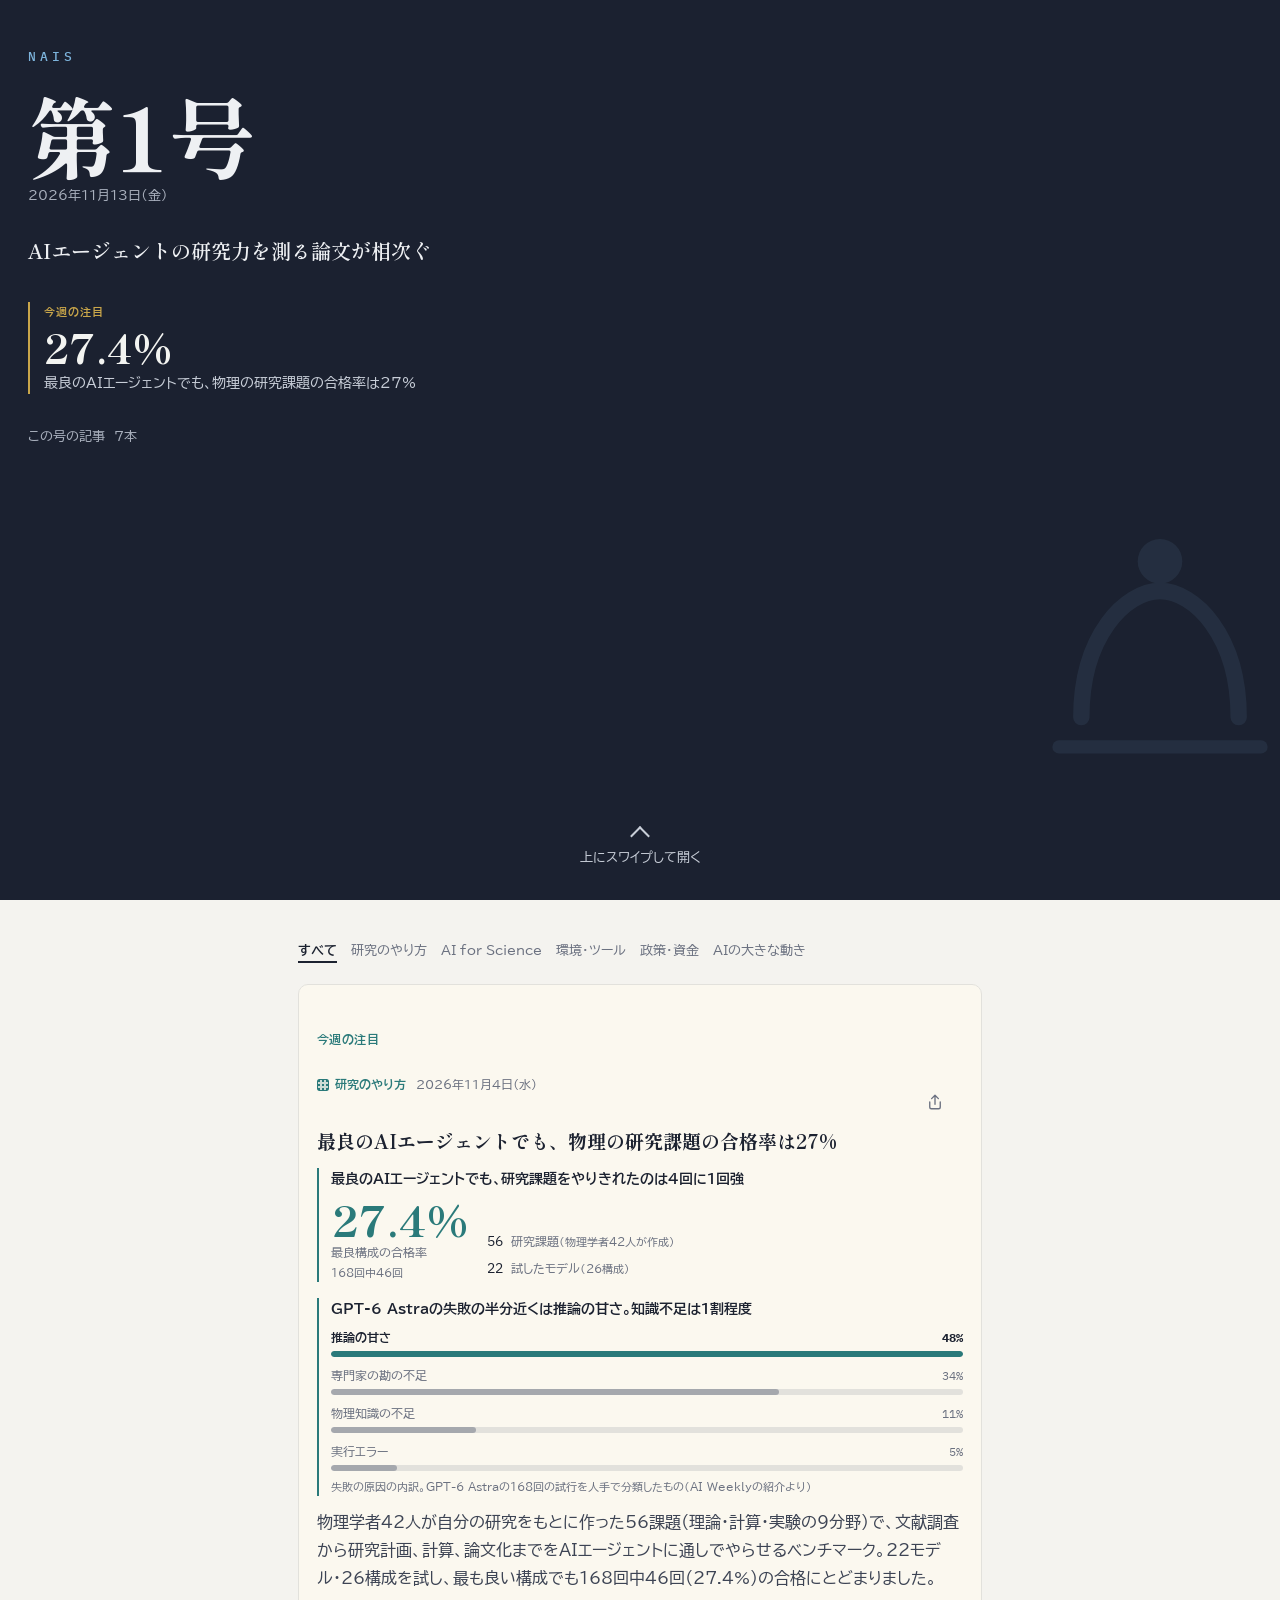
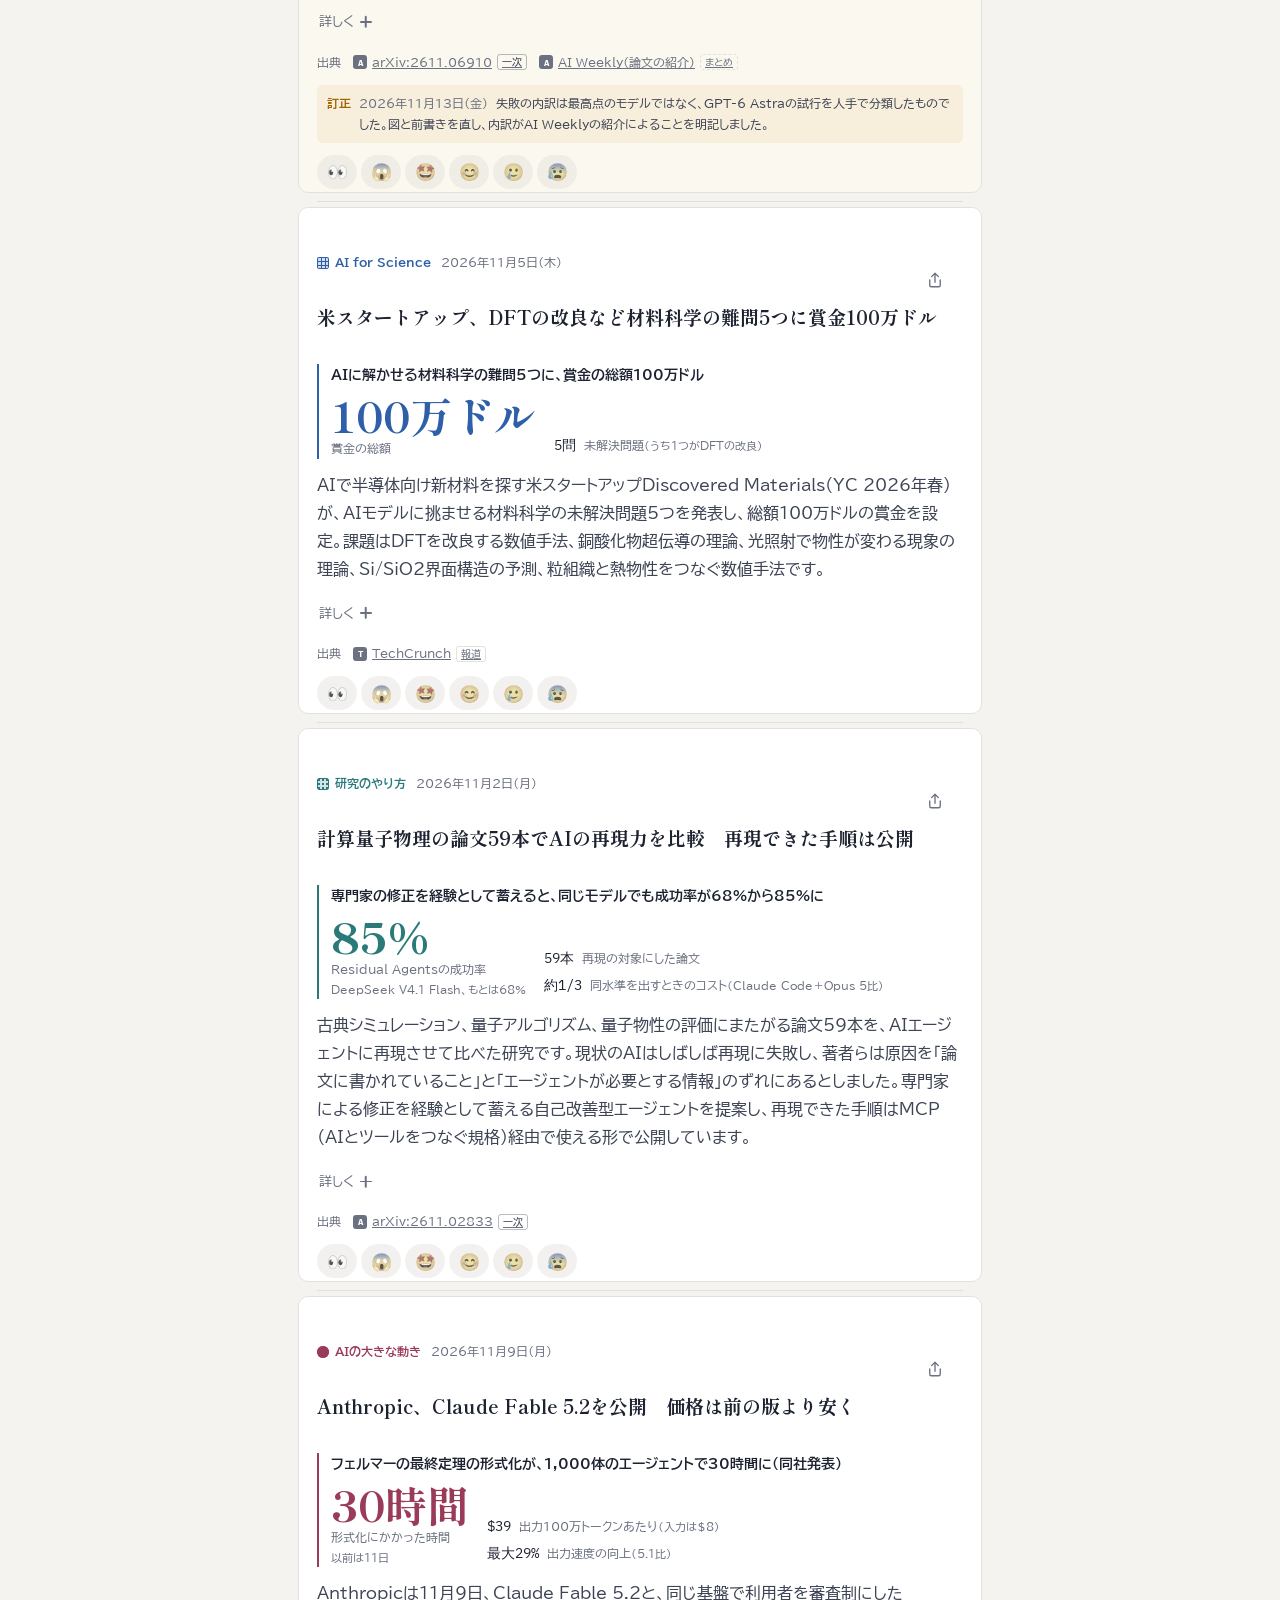
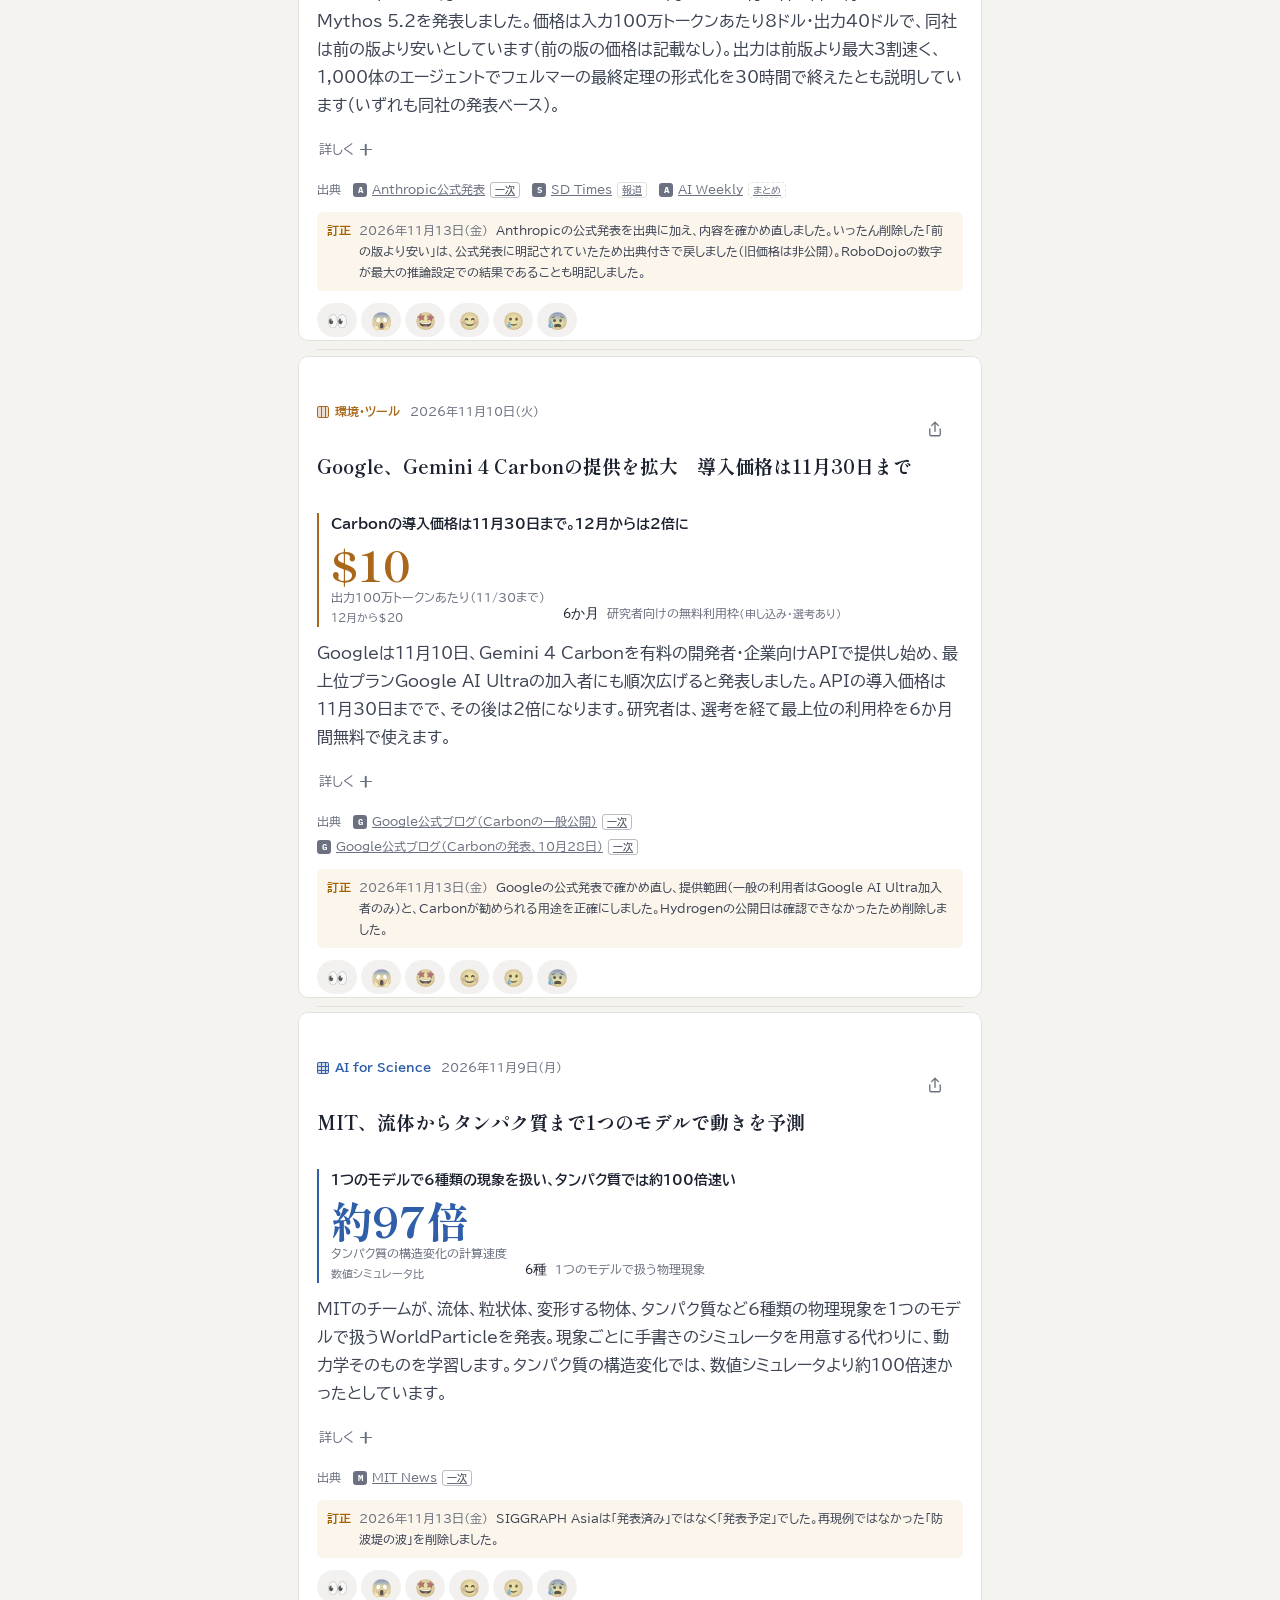
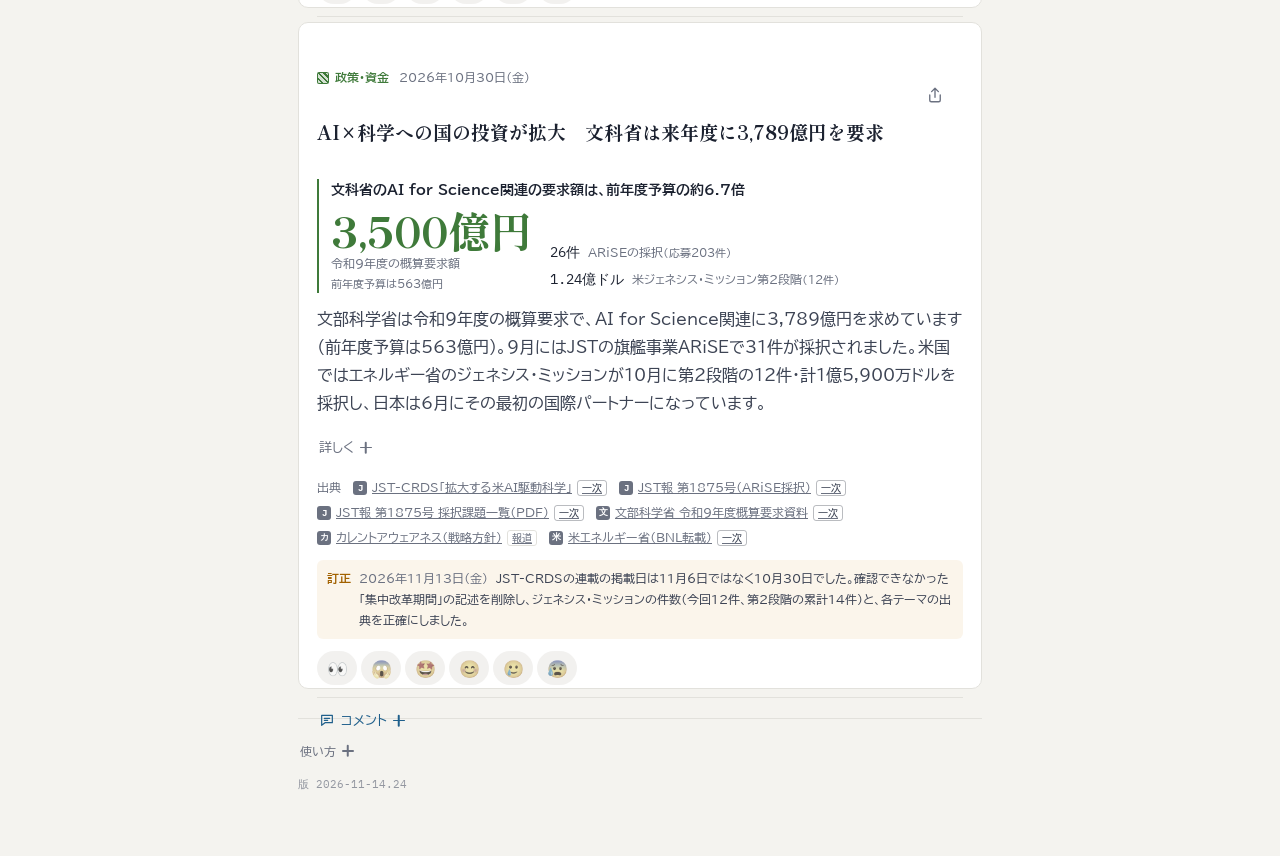
==== index.html @ d302f543 "通知スイッチのオン・オフのバナーを廃止（エラー時のみ表示） Co-Authored-By: Claude Opus 5.5 <noreply@anthropic.com> Claude-Session" ====
<!DOCTYPE html>
<html lang="ja">
<head>
<meta charset="utf-8">
<meta http-equiv="Cache-Control" content="no-cache">
<meta name="viewport" content="width=device-width, initial-scale=1, viewport-fit=cover">
<title>NAIS｜理論研究者のためのAIニュース掲示板</title>
<meta name="description" content="理論・計算研究者のための週刊AIニュース。研究・環境・計画・キャリアの見直しにつながる記事を厳選。">
<meta name="theme-color" content="#f3f4f1" media="(prefers-color-scheme: light)">
<meta name="theme-color" content="#13161c" media="(prefers-color-scheme: dark)">
<link rel="manifest" href="manifest.webmanifest">
<link rel="icon" href="assets/icon.svg" type="image/svg+xml">
<link rel="apple-touch-icon" href="assets/icon-180.png">
<meta name="apple-mobile-web-app-capable" content="yes">
<meta name="apple-mobile-web-app-title" content="NAIS">
<link rel="preconnect" href="https://fonts.googleapis.com">
<link rel="preconnect" href="https://fonts.gstatic.com" crossorigin>
<link href="https://fonts.googleapis.com/css2?family=Shippori+Mincho+B1:wght@600;800&family=BIZ+UDPGothic:wght@400;700&family=IBM+Plex+Mono:wght@400;500&display=swap" rel="stylesheet">
<script>
  // 最初の描画より前に判定し、ホーム画面が一瞬見えるのを防ぐ（1セッション1回、動きを減らす設定では出さない）
  // ホーム画面から開いたアプリのときだけ拡大を止める（ブラウザでは拡大できるまま）
  (function () {
    var app = matchMedia("(display-mode: standalone)").matches || navigator.standalone === true;
    if (!app) return;
    document.documentElement.classList.add("is-app");
    var vp = document.querySelector('meta[name="viewport"]');
    if (vp) vp.setAttribute("content", "width=device-width, initial-scale=1, maximum-scale=1, user-scalable=no, viewport-fit=cover");
    // iPhone はメタ指定を無視することがあるので、ピンチ操作そのものも止める
    ["gesturestart", "gesturechange", "gestureend"].forEach(function (ev) { document.addEventListener(ev, function (e) { e.preventDefault(); }, { passive: false }); });
    document.addEventListener("touchmove", function (e) { if (e.touches && e.touches.length > 1) e.preventDefault(); }, { passive: false });
  })();
  // ホーム画面から開いたアプリのときだけ、拡大を止める（Safari で開いたときは拡大できるまま）
  try {
    if (matchMedia("(display-mode: standalone)").matches || navigator.standalone === true) {
      document.documentElement.classList.add("standalone");
      var vp = document.querySelector('meta[name="viewport"]');
      if (vp) vp.setAttribute("content", "width=device-width, initial-scale=1, maximum-scale=1, user-scalable=no, viewport-fit=cover");
    }
  } catch (e) {}
  try { if (sessionStorage.getItem("nais-opening") !== "1" && !matchMedia("(prefers-reduced-motion: reduce)").matches) document.documentElement.classList.add("show-opening"); } catch (e) {}
</script>
<style>.opening{display:none}html.show-opening .opening{display:flex;position:fixed;inset:0;z-index:60;background:#1b2130}</style>
<link rel="stylesheet" href="assets/style.css?v=20261114-24">
</head>
<body>
<div class="opening" id="opening" aria-hidden="true"><div class="o-mark"><svg viewBox="0 0 512 512"><path class="o-arc" d="M150 360 C150 250 210 190 256 190 C302 190 362 250 362 360" fill="none" stroke="#7db4dc" stroke-width="28" stroke-linecap="round"/><circle class="o-dot" cx="256" cy="150" r="34" fill="#c9a64a"/><path class="o-line" d="M120 400 H392" stroke="#f3f4f1" stroke-width="22" stroke-linecap="round"/></svg></div><div class="o-word"><span style="--i:0">N</span><span style="--i:1">A</span><span style="--i:2">I</span><span style="--i:3">S</span></div><div class="o-sub">News on AI for Science</div></div>
<div class="wrap">
  <header class="mast">
    <canvas class="mast-helix" id="helix" aria-hidden="true"></canvas>
    <div class="mast-row">
      <img class="mast-icon" src="assets/icon.svg" alt="" width="52" height="52">
      <div class="mast-text">
        <span class="kicker" id="kicker"></span>
        <h1 id="siteTitle">理論研究者のためのAIニュース掲示板</h1>
      </div>
    </div>
    <p id="siteDesc"></p>
    <div class="mast-meta">
      <p class="updated" id="updated" hidden></p>
      <button type="button" class="notify-btn" id="notifyBtn" hidden></button>
    </div>
  </header>

  <nav class="issues" id="issues" aria-label="号を選ぶ"></nav>
  <section class="issue-head" id="issueHead"><div class="notice">読み込み中です…</div></section>
  <div class="filters" id="filters" hidden></div>
  <main class="list" id="list"></main>

  <footer>
    <h2>使い方</h2>
    <ul id="howto">
      <li>各記事の「詳しく ＋」で、背景や数字の詳細が読めます。</li>
      <li>記事には絵文字のリアクション（👀気になる・😱ショック・🤩ワクワク・😊嬉しい・🥲寂しい・😰焦る）と、ログイン不要のコメントを残せます。自分のコメントは消せます。</li>
      <li>各号の「耳で聴く」は約5分の音声版です。ポッドキャストアプリに登録すると毎週自動で届きます。音声：VOICEVOX:四国めたん、VOICEVOX:ずんだもん</li>
      <li>スマホでは、ブラウザの共有メニューから「ホーム画面に追加」するとアプリのように開けます。</li>
    </ul>
    <p class="app-version" id="appVersion"></p>
  </footer>
</div>
<script src="assets/fx.js?v=20261114-24"></script>
<script src="assets/app.js?v=20261114-24"></script>
</body>
</html>
---- assets/style.css ----
/* 基準：DESIGN.md。囲みは「カード」と「図の左罫」だけ。他は余白と文字の濃淡で区切る。 */
:root {
  /* 動きのトークン（DESIGN.md §7・Material 3 の値） */
  --ease-standard: cubic-bezier(0.2, 0, 0, 1);
  --ease-decel: cubic-bezier(0.05, 0.7, 0.1, 1);
  --ease-accel: cubic-bezier(0.3, 0, 0.8, 0.15);
  --dur-short: 150ms;
  --dur-medium: 300ms;
  --dur-long: 450ms;
  --ease-spring: cubic-bezier(0.34, 1.56, 0.64, 1);
  --paper: #f4f3ef;
  --card: #ffffff;
  --ink: #1c2230;
  --ink-2: #3d4454;
  --muted: #6b7180;
  --line: #e2e1dc;
  --accent: #1f5f8b;
  --lead: #fbf8ef;
  --font-display: "Shippori Mincho B1", "Hiragino Mincho ProN", "Yu Mincho", serif;
  --font-body: "BIZ UDPGothic", "Hiragino Sans", "Yu Gothic", "Noto Sans JP", sans-serif;
  --font-num: "IBM Plex Mono", ui-monospace, Menlo, monospace;
  color-scheme: light;
}
@media (prefers-color-scheme: dark) {
  :root {
    --paper: #14171d; --card: #1b1f27; --ink: #e8eaee; --ink-2: #c3c8d2; --muted: #959cab; --line: #2a303b;
    --accent: #84b8de; --lead: #1f1e19;
    color-scheme: dark;
  }
}
* { box-sizing: border-box; }
html, body { margin: 0; overflow-x: hidden; overflow-x: clip; }   /* 傾いたカードが横にはみ出しても横スクロールさせない */
body { background: var(--paper); color: var(--ink); font-family: var(--font-body); font-size: 16px; line-height: 1.75; -webkit-text-size-adjust: 100%; }
a { color: var(--accent); }
button { font-family: inherit; }
button:focus-visible, a:focus-visible, summary:focus-visible { outline: 2px solid var(--accent); outline-offset: 2px; border-radius: 4px; }

.wrap {
  max-width: 720px; margin: 0 auto;
  padding: calc(28px + env(safe-area-inset-top)) calc(18px + env(safe-area-inset-right)) calc(64px + env(safe-area-inset-bottom)) calc(18px + env(safe-area-inset-left));
  display: flex; flex-direction: column; gap: 28px;
}

/* ヘッダー */
header.mast { display: flex; flex-direction: column; gap: 4px; }
.mast .kicker { font-size: 12px; color: var(--muted); }
.mast h1 { font-family: var(--font-display); font-weight: 800; font-size: clamp(24px, 6.6vw, 34px); line-height: 1.3; margin: 0; text-wrap: balance; }
.mast p { margin: 4px 0 0; color: var(--muted); font-size: 14px; }

/* 号の切り替え：下線のタブ */
.issues { display: flex; gap: 18px; overflow-x: auto; border-bottom: 1px solid var(--line); scrollbar-width: none; margin-top: -8px; }
.issues::-webkit-scrollbar { display: none; }
.issues button { flex: none; font-size: 14px; padding: 8px 0; min-height: 40px; border: 0; border-bottom: 2px solid transparent; background: none; color: var(--muted); cursor: pointer; }
.issues button[aria-pressed="true"] { color: var(--ink); border-bottom-color: var(--ink); font-weight: 700; }

/* 号の冒頭 */
.issue-head { display: flex; flex-direction: column; gap: 14px; }
.issue-head h2 { font-family: var(--font-display); font-size: 22px; line-height: 1.45; margin: 0; text-wrap: balance; }
.issue-head .period { font-size: 13px; color: var(--muted); margin-top: -10px; }
.editor-note { margin: 0; font-size: 15px; color: var(--ink-2); }

/* 絞り込み：文字だけ */
.filters { display: flex; gap: 4px 14px; overflow-x: auto; scrollbar-width: none; font-size: 13px; }
.filters::-webkit-scrollbar { display: none; }
.filters .lbl { display: none; }
.chip { flex: none; padding: 6px 0; min-height: 36px; border: 0; background: none; color: var(--muted); cursor: pointer; font-size: 13px; }
.chip[aria-pressed="true"] { color: var(--ink); font-weight: 700; text-decoration: underline; text-underline-offset: 6px; text-decoration-thickness: 2px; }

/* 記事カード */
.list { display: flex; flex-direction: column; gap: 14px; margin-top: -12px; }
.item { --cat: var(--muted); position: relative; background: var(--card); border: 1px solid var(--line); border-radius: 10px; padding: 18px 18px 14px; display: flex; flex-direction: column; gap: 12px; scroll-margin-top: 16px; }
.item.is-lead { background: var(--lead); }
.lead-label { font-size: 12px; font-weight: 700; color: var(--cat); letter-spacing: .04em; margin-bottom: -6px; padding-right: 30px; }
.meta { display: flex; align-items: center; flex-wrap: wrap; gap: 4px 10px; font-size: 12px; color: var(--muted); padding-right: 30px; }
.meta .cat { white-space: nowrap; display: inline-flex; align-items: center; gap: 6px; color: var(--cat); font-weight: 700; }
.meta .sep::before { content: "・"; }
.meta .tags { display: inline-flex; gap: 10px; flex-wrap: wrap; }
.meta .spacer { display: none; }
.tag { white-space: nowrap; }

/* カテゴリの印：小さな模様の四角（色＋模様で、色だけに頼らない） */
.cat-swatch { width: 12px; height: 12px; border-radius: 2px; flex: none; background-color: color-mix(in srgb, var(--cat) 22%, transparent); box-shadow: inset 0 0 0 1px var(--cat); }
.pat-dots .cat-swatch { background-image: radial-gradient(var(--cat) 1px, transparent 1.4px); background-size: 4px 4px; }
.pat-grid .cat-swatch { background-image: linear-gradient(var(--cat) 1px, transparent 1px), linear-gradient(90deg, var(--cat) 1px, transparent 1px); background-size: 4px 4px; }
.pat-stripes .cat-swatch { background-image: repeating-linear-gradient(90deg, var(--cat) 0 1.5px, transparent 1.5px 4px); }
.pat-diag .cat-swatch { background-image: repeating-linear-gradient(45deg, var(--cat) 0 1.5px, transparent 1.5px 4px); }
.pat-rings .cat-swatch { background: var(--cat); border-radius: 50%; }

.item h3 { font-family: var(--font-display); font-size: 19px; line-height: 1.5; margin: 0; text-wrap: pretty; }
.item h3 a { color: var(--ink); text-decoration: none; }
.item h3 a:hover { text-decoration: underline; text-underline-offset: 4px; }
.summary { margin: 0; color: var(--ink-2); max-width: 65ch; }
.more summary { font-size: 13px; color: var(--muted); cursor: pointer; list-style: none; width: fit-content; }
.more summary::-webkit-details-marker { display: none; }
.more summary::after { content: " ＋"; }
.more[open] summary::after { content: " −"; }
.more p { margin: 6px 0 0; font-size: 14px; color: var(--muted); max-width: 65ch; }
.sources { font-size: 12px; color: var(--muted); display: flex; gap: 4px 12px; flex-wrap: wrap; align-items: center; }
.src { display: inline-flex; align-items: center; gap: 5px; color: var(--muted); }
.src:hover { color: var(--accent); }
.src-icon, .src-mono { width: 14px; height: 14px; border-radius: 3px; flex: none; }
.src-mono { display: inline-grid; place-items: center; font: 700 9px var(--font-num); color: var(--card); background: var(--muted); }

/* 図：要点の一文 → 主役の数字 → 脇役。左罫だけ */
.visual { display: flex; flex-direction: column; gap: 16px; }
.vis { margin: 0; padding-left: 12px; border-left: 2px solid var(--cat); display: flex; flex-direction: column; gap: 6px; }
.vis-headline { font-weight: 700; font-size: 14px; line-height: 1.6; color: var(--ink); text-wrap: pretty; }
.stat-row { display: flex; align-items: flex-end; gap: 8px 18px; flex-wrap: wrap; }
.stat-hero { display: flex; flex-direction: column; min-width: 0; }
.stat-hero .stat-value { font-family: var(--font-display); font-weight: 800; font-size: clamp(32px, 10vw, 42px); line-height: 1.1; color: var(--cat); font-variant-numeric: tabular-nums; }
.stat-hero .stat-label { font-size: 12px; color: var(--muted); }
.stat-note { font-size: 11px; color: var(--muted); }
.stat-side { margin: 0; display: flex; flex-direction: column; gap: 2px; min-width: 0; flex: 1 1 150px; padding-bottom: 2px; }
.stat-side > div { display: flex; align-items: baseline; gap: 8px; }
.stat-side dt { font-family: var(--font-num); font-size: 14px; color: var(--ink); white-space: nowrap; font-variant-numeric: tabular-nums; }
.stat-side dd { margin: 0; font-size: 12px; color: var(--muted); line-height: 1.45; }
.bars { display: flex; flex-direction: column; gap: 8px; }
.bar-row { display: flex; flex-direction: column; gap: 3px; }
.bar-text { display: flex; justify-content: space-between; gap: 8px; font-size: 12px; color: var(--muted); }
.bar-value { font-family: var(--font-num); font-variant-numeric: tabular-nums; }
.bar-track { height: 6px; border-radius: 3px; background: var(--line); overflow: hidden; }
.bar-fill { display: block; height: 100%; border-radius: 3px; background: color-mix(in srgb, var(--muted) 50%, transparent); }
.bar-row.hi .bar-fill { background: var(--cat); }
.bar-row.hi .bar-text { color: var(--ink); font-weight: 700; }
.vis-note { margin: 0; font-size: 11px; color: var(--muted); }

/* 共有（アイコン） */
.icon-btn { position: absolute; top: 8px; right: 8px; display: inline-grid; place-items: center; width: 40px; height: 40px; border: 0; border-radius: 50%; background: none; color: var(--muted); cursor: pointer; }
.icon-btn:hover { color: var(--ink); background: color-mix(in srgb, var(--line) 60%, transparent); }
.icon-btn svg { width: 18px; height: 18px; }
.toast { position: fixed; left: 50%; bottom: calc(24px + env(safe-area-inset-bottom)); transform: translateX(-50%); z-index: 20; background: var(--ink); color: var(--paper); font-size: 13px; padding: 8px 14px; border-radius: 999px; max-width: calc(100% - 32px); overflow-wrap: anywhere; }
body.has-mini .toast { bottom: calc(92px + env(safe-area-inset-bottom)); }

/* ひとことメモ */
.memo { border-top: 1px solid var(--line); padding-top: 10px; display: flex; flex-direction: column; gap: 8px; }
.memo-toggle { align-self: flex-start; display: inline-flex; align-items: center; gap: 6px; font-size: 13px; padding: 6px 0; min-height: 36px; border: 0; background: none; color: var(--accent); cursor: pointer; }
.memo-toggle svg { width: 16px; height: 16px; }
.memo-hint { margin: 0; font-size: 12px; color: var(--muted); }
.memo-off { margin: 0; font-size: 12px; color: var(--muted); }

/* 音声 */
.radio { display: flex; flex-direction: column; gap: 8px; padding: 12px 14px; border-radius: 10px; background: var(--card); border: 1px solid var(--line); }
.radio-top { display: flex; justify-content: space-between; align-items: baseline; }
.radio-label { font-weight: 700; font-size: 14px; display: inline-flex; align-items: center; gap: 6px; }
.radio-label svg { width: 16px; height: 16px; }
.radio-len { font-family: var(--font-num); font-size: 12px; color: var(--muted); font-variant-numeric: tabular-nums; }
.radio audio { width: 100%; height: 40px; }
.radio-ctl { display: flex; gap: 12px; align-items: center; flex-wrap: wrap; font-size: 12px; color: var(--muted); }
.rate { font: 12px var(--font-num); padding: 4px 0; min-height: 32px; border: 0; background: none; color: var(--muted); cursor: pointer; }
.rate[aria-pressed="true"] { color: var(--ink); font-weight: 700; text-decoration: underline; text-underline-offset: 4px; }
.radio-sub summary { font-size: 12px; color: var(--muted); cursor: pointer; }
.radio-sub p { font-size: 12px; color: var(--muted); margin: 6px 0; }
.feed-url { display: block; font: 12px var(--font-num); background: var(--paper); border-radius: 6px; padding: 6px 8px; overflow-wrap: anywhere; margin-bottom: 4px; }
.copy-btn { font-size: 12px; padding: 4px 0; border: 0; background: none; color: var(--accent); cursor: pointer; min-height: 32px; }
.radio-credit { margin: 0; font-size: 11px; color: var(--muted); }

/* ミニプレーヤー */
.mini { position: fixed; left: 0; right: 0; bottom: 0; z-index: 10; display: flex; align-items: center; gap: 12px;
  padding: 10px calc(16px + env(safe-area-inset-right)) calc(10px + env(safe-area-inset-bottom)) calc(16px + env(safe-area-inset-left));
  background: var(--card); border-top: 1px solid var(--line); }
.mini-play { flex: none; width: 40px; height: 40px; border-radius: 50%; border: 0; background: var(--ink); color: var(--paper); cursor: pointer; display: grid; place-items: center; }
.mini-play svg { width: 16px; height: 16px; }
.mini-body { flex: 1; min-width: 0; display: flex; flex-direction: column; gap: 6px; }
.mini-title { font-size: 13px; white-space: nowrap; overflow: hidden; text-overflow: ellipsis; }
.mini-track { height: 2px; background: var(--line); overflow: hidden; }
.mini-track span { display: block; height: 100%; width: 0; background: var(--ink); }
.mini-time { font-family: var(--font-num); font-size: 11px; color: var(--muted); font-variant-numeric: tabular-nums; }
body.has-mini .wrap { padding-bottom: calc(120px + env(safe-area-inset-bottom)); }

/* その他 */
.notice { font-size: 14px; padding: 12px 0; color: var(--muted); }
footer { font-size: 12px; color: var(--muted); border-top: 1px solid var(--line); padding-top: 16px; display: flex; flex-direction: column; gap: 4px; }
footer h2 { font-size: 13px; margin: 0; color: var(--ink-2); }
footer ul { margin: 0; padding-left: 1.2em; }

/* 目次：横スワイプの小カード */
.toc { display: flex; flex-direction: column; gap: 8px; margin: 0 -18px; }
.toc-head { display: flex; justify-content: space-between; align-items: baseline; padding: 0 18px; }
.toc-title { font-size: 13px; font-weight: 700; color: var(--ink-2); }
.toc-hint { font-size: 11px; color: var(--muted); }
.toc-strip { list-style: none; margin: 0; padding: 2px 18px 6px; display: flex; gap: 10px; overflow-x: auto; scroll-snap-type: x mandatory; scroll-padding: 0 18px; scrollbar-width: none; }
.toc-strip::-webkit-scrollbar { display: none; }
.toc-card { --cat: var(--muted); flex: 0 0 62%; max-width: 240px; scroll-snap-align: start; }
.toc-card a { height: 100%; min-height: 136px; display: flex; flex-direction: column; gap: 6px; padding: 12px 12px 14px; border-radius: 10px; background: var(--card); border: 1px solid var(--line); border-top: 2px solid var(--cat); color: var(--ink); text-decoration: none; }
.toc-card.is-lead a { background: var(--lead); }
.toc-top { display: flex; justify-content: space-between; align-items: center; gap: 6px; }
.toc-cat { display: inline-flex; align-items: center; gap: 5px; font-size: 11px; font-weight: 700; color: var(--cat); white-space: nowrap; overflow: hidden; text-overflow: ellipsis; }
.toc-cat .cat-swatch { width: 9px; height: 9px; }
.toc-no { font-family: var(--font-num); font-size: 11px; color: var(--muted); }
.toc-hero { font-family: var(--font-display); font-weight: 800; font-size: 24px; line-height: 1.1; color: var(--cat); font-variant-numeric: tabular-nums; }
.toc-text { font-size: 13px; line-height: 1.55; display: -webkit-box; -webkit-line-clamp: 3; -webkit-box-orient: vertical; overflow: hidden; }
@media (min-width: 700px) { .toc { margin: 0; } .toc-head, .toc-strip { padding-left: 0; padding-right: 0; } .toc-card { flex-basis: 30%; } }

/* 詳しく：複数段落 */
.more-body { display: flex; flex-direction: column; gap: 10px; margin-top: 8px; padding-left: 12px; border-left: 1px solid var(--line); }
.more-body p { margin: 0; font-size: 15px; line-height: 1.8; color: var(--ink-2); max-width: 65ch; }

/* リアクション：控えめなボタン。押したものと数があるものだけ色が付く */
.reactions { display: flex; flex-wrap: wrap; gap: 6px; }
.rx { display: inline-flex; align-items: center; gap: 4px; min-height: 32px; padding: 3px 10px 3px 8px; border-radius: 999px; border: 1px solid var(--line); background: transparent; color: var(--muted); font-size: 12px; cursor: pointer; }
.rx-e { font-size: 15px; line-height: 1; filter: grayscale(.6); opacity: .8; }
.rx-n { font-family: var(--font-num); font-variant-numeric: tabular-nums; color: var(--ink); }
.rx-n:empty { display: none; }
.rx.has .rx-e, .rx:hover .rx-e { filter: none; opacity: 1; }
.rx[aria-pressed="true"] { border-color: var(--cat); background: color-mix(in srgb, var(--cat) 10%, transparent); color: var(--ink); }
.rx[aria-pressed="true"] .rx-e { filter: none; opacity: 1; }

/* 出典の種類 */
.src-kind { font-size: 10px; line-height: 1; padding: 2px 4px; border-radius: 3px; border: 1px solid var(--line); color: var(--muted); }
.src-kind.k-primary { color: var(--ink-2); border-color: color-mix(in srgb, var(--ink) 30%, transparent); }
.src-kind.k-aggregator { border-style: dashed; }
/* 訂正 */
.corrections { display: flex; gap: 8px; align-items: baseline; font-size: 12px; color: var(--ink-2); padding: 8px 10px; border-radius: 6px; background: color-mix(in srgb, #c47a00 8%, transparent); }
.corr-lbl { flex: none; font-weight: 700; color: #a26200; }
.corrections ul { margin: 0; padding: 0; list-style: none; display: flex; flex-direction: column; gap: 4px; }
.corrections time { color: var(--muted); }
@media (prefers-color-scheme: dark) { .corr-lbl { color: #e0a84a; } }

/* ヘッダー：アイコンと、同じ形を大きく薄く敷いた背景 */
header.mast { position: relative; overflow: hidden; margin: calc(-28px - env(safe-area-inset-top)) -18px 0; padding: calc(30px + env(safe-area-inset-top)) 18px 22px;
  background: var(--card); border-bottom: 1px solid var(--line); }
.mast-bg { position: absolute; right: -86px; top: 6px; width: 210px; height: 210px; color: var(--accent); opacity: .08; pointer-events: none; }
.mast-row { position: relative; display: flex; align-items: center; gap: 14px; }
.mast-icon { width: 52px; height: 52px; flex: none; border-radius: 12px; box-shadow: 0 1px 0 var(--line); }
.mast-text { display: flex; flex-direction: column; gap: 2px; min-width: 0; }
.mast p { position: relative; margin: 10px 0 0; }
@media (min-width: 760px) { header.mast { margin-left: 0; margin-right: 0; border-radius: 0 0 14px 14px; border: 1px solid var(--line); border-top: 0; } .mast-bg { right: 10px; top: -30px; width: 260px; height: 260px; } }
@media (prefers-color-scheme: dark) { .mast-bg { opacity: .1; } .mast-icon { box-shadow: 0 0 0 1px var(--line); } }

/* アプリ名 NAIS：見出し上の小さな一行。名前だけ少し強く */
.mast .kicker .brand { font-family: var(--font-num); font-weight: 500; letter-spacing: .12em; color: var(--accent); }

/* 見出し上の一行：区切りごとにまとめて折り返す */
.mast .kicker { display: flex; flex-wrap: wrap; column-gap: 14px; row-gap: 0; position: relative; }
.mast .kicker .k-part { white-space: nowrap; }

/* 更新バッジ：7日以内は色付き、それ以前は灰色 */
.updated { position: relative; display: inline-flex; align-items: center; gap: 8px; width: fit-content; margin: 12px 0 0; padding: 4px 10px 4px 8px; border-radius: 999px; border: 1px solid var(--line); background: var(--paper); font-size: 12px; color: var(--muted); }
.updated .dot { width: 7px; height: 7px; border-radius: 50%; background: var(--muted); }
.updated time { color: var(--muted); }
.updated.is-fresh { border-color: color-mix(in srgb, #2f8a52 35%, transparent); background: color-mix(in srgb, #2f8a52 8%, var(--card)); color: var(--ink); }
.updated.is-fresh .dot { background: #2f8a52; box-shadow: 0 0 0 3px color-mix(in srgb, #2f8a52 20%, transparent); }
@media (prefers-color-scheme: dark) { .updated.is-fresh .dot { background: #5cc285; } }
/* 最新号のタブの NEW */
.new-badge { margin-left: 6px; padding: 1px 5px; border-radius: 4px; font: 700 9px var(--font-num); letter-spacing: .06em; vertical-align: 2px; color: #fff; background: #c2410c; }

/* 更新バッジと通知ボタンを横並びに */
.mast-meta { position: relative; display: flex; flex-wrap: wrap; align-items: center; gap: 8px; margin-top: 12px; }
.mast-meta .updated { margin: 0; }
.notify-btn { display: inline-flex; align-items: center; gap: 6px; min-height: 30px; padding: 4px 12px 4px 10px; border-radius: 999px; border: 1px solid var(--line); background: var(--card); color: var(--accent); font-size: 12px; cursor: pointer; }
.notify-btn svg { width: 14px; height: 14px; }
.notify-btn.is-on { color: var(--muted); }
.notify-btn:disabled { opacity: .5; }
.app-version { margin: 6px 0 0; font: 11px var(--font-num); color: var(--muted); opacity: .7; }

/* 通知のスイッチ */
.notify-btn .switch { position: relative; width: 30px; height: 18px; margin-left: 4px; border-radius: 999px; background: var(--line); transition: background .15s; }
.notify-btn .knob { position: absolute; top: 2px; left: 2px; width: 14px; height: 14px; border-radius: 50%; background: #fff; box-shadow: 0 1px 2px rgba(0,0,0,.25); transition: transform .15s; }
.notify-btn.is-on { color: var(--ink); }
.notify-btn.is-on .switch { background: #2f8a52; }
.notify-btn.is-on .knob { transform: translateX(12px); }
@media (prefers-reduced-motion: reduce) { .notify-btn .switch, .notify-btn .knob { transition: none; } }

/* ===== 表紙 ===== */
html.cover-lock, html.cover-lock body { overflow: hidden; }
.cover { --cat: #7db4dc; position: fixed; inset: 0; z-index: 50; display: flex; flex-direction: column; justify-content: space-between;
  padding: calc(48px + env(safe-area-inset-top)) 28px calc(26px + env(safe-area-inset-bottom));
  background: #1b2130; color: #eef0f3; touch-action: none; user-select: none; -webkit-user-select: none; outline: none; overflow: hidden; }
.cover-bg-wrap { position: absolute; right: -70px; bottom: 70px; width: 380px; height: 380px; color: #7db4dc; opacity: .09; pointer-events: none; }
.cover-bg { width: 100%; height: 100%; }
.cover-body { position: relative; display: flex; flex-direction: column; gap: 6px; max-width: 520px; }
.cover-brand { font: 500 13px var(--font-num); letter-spacing: .3em; color: #7db4dc; }
.cover-no { font-family: var(--font-display); font-weight: 800; font-size: clamp(56px, 19vw, 88px); line-height: 1.02; margin-top: 18px; }
.cover-date { font-size: 13px; color: #a9b0bd; }
.cover-title { margin: 22px 0 0; font-family: var(--font-display); font-weight: 600; font-size: 20px; line-height: 1.5; text-wrap: pretty; }
.cover-lead { display: flex; flex-direction: column; gap: 4px; margin-top: 30px; padding-left: 14px; border-left: 2px solid #c9a64a; }
.cover-lead-lbl { font-size: 11px; font-weight: 700; letter-spacing: .08em; color: #c9a64a; }
.cover-hero { font-family: var(--font-display); font-weight: 800; font-size: 40px; line-height: 1.1; color: #f3f4f1; }
.cover-lead-title { font-size: 14px; line-height: 1.55; color: #c8ced8; }
.cover-count { margin-top: 26px; font-size: 13px; color: #a9b0bd; }
.cover-open { position: relative; align-self: center; display: flex; flex-direction: column; align-items: center; gap: 8px; padding: 10px 18px; border: 0; background: none; color: #c8ced8; font: 13px var(--font-body); cursor: pointer; }
.cover-open .chev { width: 14px; height: 14px; border-left: 2px solid currentColor; border-top: 2px solid currentColor; transform: rotate(45deg); animation: cover-nudge 1.8s ease-in-out infinite; }
@keyframes cover-nudge { 0%, 100% { transform: translateY(4px) rotate(45deg); opacity: .5; } 50% { transform: translateY(-4px) rotate(45deg); opacity: 1; } }
@media (prefers-reduced-motion: reduce) { .cover-open .chev { animation: none; } }

/* ===== 動き（DESIGN.md §7） ===== */
/* 1. カードの登場 */
/* スクロール連動：transform/opacity は app.js が直接書く（初期は隠しておく） */
.item.reveal { transform-origin: 50% 0; opacity: 0; backface-visibility: hidden; }
/* 2. 詳しく：開閉中のはみ出しを隠す */
.more-body { overflow: hidden; }
.more summary::after { display: inline-block; transition: transform var(--dur-short) var(--ease-standard); }
.more[open] summary::after { transform: rotate(180deg); }
/* 3. リアクション */
.rx { transition: border-color var(--dur-short) var(--ease-standard), background-color var(--dur-short) var(--ease-standard); }
.rx.pop .rx-e { animation: rx-pop 220ms var(--ease-standard); }
@keyframes rx-pop { 0% { transform: scale(1); } 45% { transform: scale(1.35); } 100% { transform: scale(1); } }
/* 5. 目次から飛んだ先 */
.item.landed { animation: landed 1.2s var(--ease-standard); }
@keyframes landed { 0% { box-shadow: 0 0 0 0 color-mix(in srgb, var(--cat) 0%, transparent); } 20% { box-shadow: 0 0 0 4px color-mix(in srgb, var(--cat) 45%, transparent); } 100% { box-shadow: 0 0 0 0 color-mix(in srgb, var(--cat) 0%, transparent); } }
/* 6. 押した感触 */
.toc-card a, .rx, .act, .chip, .notify-btn, .memo-toggle, .icon-btn, .rate, .issues button, .cover-open { transition: transform var(--dur-short) var(--ease-standard); }
.toc-card a:active, .rx:active, .act:active, .chip:active, .notify-btn:active, .memo-toggle:active, .icon-btn:active, .rate:active, .issues button:active { transform: scale(0.97); }
/* 7. トースト・ミニプレーヤー */
.toast { opacity: 0; transform: translate(-50%, 12px); pointer-events: none; transition: opacity var(--dur-short) var(--ease-accel), transform var(--dur-short) var(--ease-accel); }
.toast.show { opacity: 1; transform: translate(-50%, 0); transition: opacity var(--dur-medium) var(--ease-decel), transform var(--dur-medium) var(--ease-decel); }
.mini { transform: translateY(110%); transition: transform var(--dur-short) var(--ease-accel); }
.mini.on { transform: none; transition: transform var(--dur-medium) var(--ease-decel); }
.mini:not(.on) { visibility: hidden; transition: transform var(--dur-short) var(--ease-accel), visibility 0s linear var(--dur-short); }
/* 通知スイッチと開閉の色 */
.chip, .issues button { transition: color var(--dur-short) var(--ease-standard), transform var(--dur-short) var(--ease-standard); }

/* 動きを減らす設定：移動・拡大をやめ、透明度だけ（WCAG 2.3.3） */
@media (prefers-reduced-motion: reduce) {
  .item.reveal, .item.reveal > * { opacity: 1 !important; transform: none !important; }
  .item.landed, .rx.pop .rx-e { animation: none; }
  .item.landed { outline: 2px solid var(--cat); outline-offset: 2px; }
  .toc-card a:active, .rx:active, .act:active, .chip:active, .notify-btn:active, .memo-toggle:active, .icon-btn:active, .rate:active, .issues button:active { transform: none; }
  .toast, .toast.show { transform: translate(-50%, 0); }
  .mini, .mini.on { transform: none; transition: none; }
  .more summary::after { transition: none; }
}

/* ===== アニメーション（DESIGN.md §7・MUUUUU分類） ===== */
/* オープニング */
.opening { position: fixed; inset: 0; z-index: 60; flex-direction: column; align-items: center; justify-content: center; gap: 14px; background: #1b2130; color: #eef0f3; cursor: pointer; }
.o-mark { width: 120px; height: 120px; }
.o-mark svg { width: 100%; height: 100%; overflow: visible; }
.o-arc { stroke-dasharray: 360; stroke-dashoffset: 360; animation: o-draw 620ms var(--ease-decel) 80ms forwards; }
.o-line { stroke-dasharray: 280; stroke-dashoffset: 280; animation: o-draw 420ms var(--ease-decel) 480ms forwards; }
.o-dot { transform-origin: 256px 150px; transform: translateY(-60px) scale(0); animation: o-drop 520ms var(--ease-spring) 420ms forwards; }
@keyframes o-draw { to { stroke-dashoffset: 0; } }
@keyframes o-drop { to { transform: translateY(0) scale(1); } }
.o-word { display: flex; gap: .32em; font: 500 22px var(--font-num); letter-spacing: .1em; }
.o-word span { opacity: 0; transform: translateY(10px); animation: o-up 420ms var(--ease-decel) calc(760ms + var(--i) * 70ms) forwards; }
.o-sub { font-size: 12px; color: #a9b0bd; opacity: 0; animation: o-up 420ms var(--ease-decel) 1050ms forwards; }
@keyframes o-up { to { opacity: 1; transform: none; } }

/* ヘッダーのらせん */
.mast-bg { display: none; }
.mast-helix { position: absolute; inset: 0; width: 100%; height: 100%; pointer-events: none; }

/* 目次のカードが右から順に入る */
.toc-card { animation: toc-in 560ms var(--ease-decel) both; animation-delay: calc(150ms + var(--i, 0) * 70ms); }
@keyframes toc-in { from { opacity: 0; transform: translateX(36px); } to { opacity: 1; transform: none; } }

/* 更新バッジの波紋（3回で止まる） */
.updated.is-fresh .dot { position: relative; }
.updated.is-fresh .dot::after { content: ""; position: absolute; inset: 0; border-radius: 50%; background: #2f8a52; animation: ripple 1.4s var(--ease-decel) 600ms 3 both; }
@keyframes ripple { from { transform: scale(1); opacity: .55; } to { transform: scale(3.4); opacity: 0; } }

/* NEW の光沢（1回） */
.new-badge { position: relative; overflow: hidden; display: inline-block; }
.new-badge::after { content: ""; position: absolute; top: 0; bottom: 0; width: 60%; left: -80%; background: linear-gradient(100deg, transparent, rgba(255,255,255,.75), transparent); animation: shine 900ms var(--ease-standard) 900ms 1 both; }
@keyframes shine { to { left: 130%; } }

/* 通知スイッチははずむ */
.notify-btn .knob { transition: transform 360ms var(--ease-spring); }
.notify-btn svg { transform-origin: 50% 12%; }

/* 粒と浮かぶ絵文字 */
.fx-dot { position: fixed; z-index: 70; width: 6px; height: 6px; border-radius: 50%; pointer-events: none; }
.fx-float { position: fixed; z-index: 70; font-size: 22px; line-height: 1; pointer-events: none; }

/* 表紙の中身が順に入る */
.cover-body > * { opacity: 0; transform: translateY(14px); animation: o-up 520ms var(--ease-decel) both; }
.cover-body > :nth-child(1) { animation-delay: 80ms; }
.cover-body > :nth-child(2) { animation-delay: 160ms; transform: translateY(14px) scale(.96); }
.cover-body > :nth-child(3) { animation-delay: 240ms; }
.cover-body > :nth-child(4) { animation-delay: 340ms; }
.cover-body > :nth-child(5) { animation-delay: 460ms; }
.cover-body > :nth-child(6) { animation-delay: 600ms; }
.cover-open { opacity: 0; animation: o-up 520ms var(--ease-decel) 800ms both; }

@media (prefers-reduced-motion: reduce) {
  .toc-card, .cover-body > *, .cover-open, .o-word span, .o-sub { animation: none; opacity: 1; transform: none; }
  .updated.is-fresh .dot::after, .new-badge::after { animation: none; display: none; }
  .notify-btn .knob { transition: none; }
}

/* アプリとして開いたとき：ダブルタップでの拡大を止める（ボタンの反応も速くなる） */
html.is-app, html.is-app body { touch-action: manipulation; }
html.is-app { -webkit-text-size-adjust: 100%; }

/* ホーム画面アプリ：ダブルタップで拡大しない（タップの反応も速くなる） */
html.standalone, html.standalone body { touch-action: manipulation; }

/* 通知スイッチ：つまみと地の色が滑らかに変わる */
.notify-btn .switch { transition: background-color 260ms var(--ease-standard); }
.notify-btn .switch[hidden] { display: none; }
.notify-btn .knob { transition: transform 380ms var(--ease-spring), box-shadow 260ms var(--ease-standard); }
.notify-btn.is-on .knob { box-shadow: 0 1px 3px rgba(0,0,0,.3); }

/* ミニプレーヤー：つかめる再生位置バー（指で触りやすいよう上下に余白） */
.mini-seek { position: relative; height: 22px; display: flex; align-items: center; cursor: pointer; touch-action: none; margin: -6px 0; }
.mini-seek .mini-track { flex: 1; height: 4px; border-radius: 2px; }
.mini-thumb { position: absolute; top: 50%; left: 0; width: 12px; height: 12px; margin: -6px 0 0 -6px; border-radius: 50%; background: var(--ink); box-shadow: 0 0 0 3px var(--card); transition: transform var(--dur-short) var(--ease-standard); }
.mini-seek.dragging .mini-thumb { transform: scale(1.35); }
.mini-seek:focus-visible { outline: 2px solid var(--accent); outline-offset: 2px; border-radius: 4px; }
.mini-title { cursor: pointer; }
@media (prefers-reduced-motion: reduce) { .notify-btn .knob, .notify-btn .switch, .mini-thumb { transition: none; } }

/* リアクション：絵文字と数だけのコンパクトな形 */
.reactions { gap: 4px; }
.rx { min-height: 34px; min-width: 40px; padding: 2px 8px; gap: 3px; justify-content: center; border-color: transparent; background: color-mix(in srgb, var(--line) 45%, transparent); }
.rx-e { font-size: 17px; }
.rx-n { font-size: 11px; }
.rx[aria-pressed="true"] { border-color: var(--cat); }

/* ===== 開閉ボタン（詳しく・コメント・使い方）：＋が回って × になる ===== */
.more { display: flex; flex-direction: column; }
.more-toggle { align-self: flex-start; display: inline-flex; align-items: center; gap: 6px; min-height: 36px; padding: 4px 2px; border: 0; background: none; color: var(--muted); font-size: 13px; cursor: pointer; }
.more-toggle svg { width: 16px; height: 16px; }
.more-toggle .plus { position: relative; width: 12px; height: 12px; transition: transform 320ms var(--ease-spring); }
.more-toggle .plus::before, .more-toggle .plus::after { content: ""; position: absolute; left: 0; right: 0; top: 50%; height: 1.5px; margin-top: -.75px; background: currentColor; border-radius: 1px; }
.more-toggle .plus::after { transform: rotate(90deg); }
.more-toggle.is-open { color: var(--ink); }
.more-toggle.is-open .plus { transform: rotate(135deg); }
.more-body[hidden], .cm-body-wrap[hidden], #howto[hidden] { display: none; }
.more-body, .cm-body-wrap, #howto { overflow: hidden; }
.more-body { margin-top: 4px; }

/* ===== コメント ===== */
.cm { border-top: 1px solid var(--line); padding-top: 4px; display: flex; flex-direction: column; }
.cm-toggle { color: var(--accent); }
.cm-n { font: 12px var(--font-num); color: var(--muted); }
.cm-n:empty { display: none; }
.cm-body-wrap { display: flex; flex-direction: column; gap: 10px; padding: 4px 0 6px; }
.cm-list { list-style: none; margin: 0; padding: 0; display: flex; flex-direction: column; gap: 10px; }
.cm-item { padding: 8px 10px; border-radius: 8px; background: color-mix(in srgb, var(--line) 35%, transparent); }
.cm-item.mine { background: color-mix(in srgb, var(--accent) 8%, transparent); }
.cm-head { display: flex; align-items: baseline; gap: 8px; font-size: 12px; color: var(--muted); }
.cm-name { font-weight: 700; color: var(--ink-2); }
.cm-del { margin-left: auto; border: 0; background: none; color: var(--muted); font-size: 11px; cursor: pointer; padding: 2px 4px; }
.cm-body { margin: 2px 0 0; font-size: 14px; line-height: 1.6; color: var(--ink); white-space: pre-wrap; overflow-wrap: anywhere; }
.cm-empty { font-size: 12px; color: var(--muted); }
.cm-form { display: flex; flex-direction: column; gap: 6px; }
.cm-text, .cm-name-in { font: 16px var(--font-body); color: var(--ink); background: var(--paper); border: 1px solid var(--line); border-radius: 8px; padding: 8px 10px; }
.cm-text { resize: vertical; min-height: 44px; }
.cm-row { display: flex; gap: 6px; }
.cm-name-in { flex: 1; min-width: 0; font-size: 14px; padding: 6px 10px; }
.cm-send { flex: none; min-width: 64px; border: 0; border-radius: 8px; background: var(--accent); color: var(--card); font: 700 14px var(--font-body); cursor: pointer; }
.cm-send:disabled { opacity: .5; }
.cm-text:focus-visible, .cm-name-in:focus-visible { outline: 2px solid var(--accent); outline-offset: 1px; }

/* ===== 使い方：タップで開く ===== */
footer .more-toggle { font-size: 12px; min-height: 32px; }
#howto { margin-top: 2px; }

@media (prefers-reduced-motion: reduce) { .more-toggle .plus { transition: none; } }
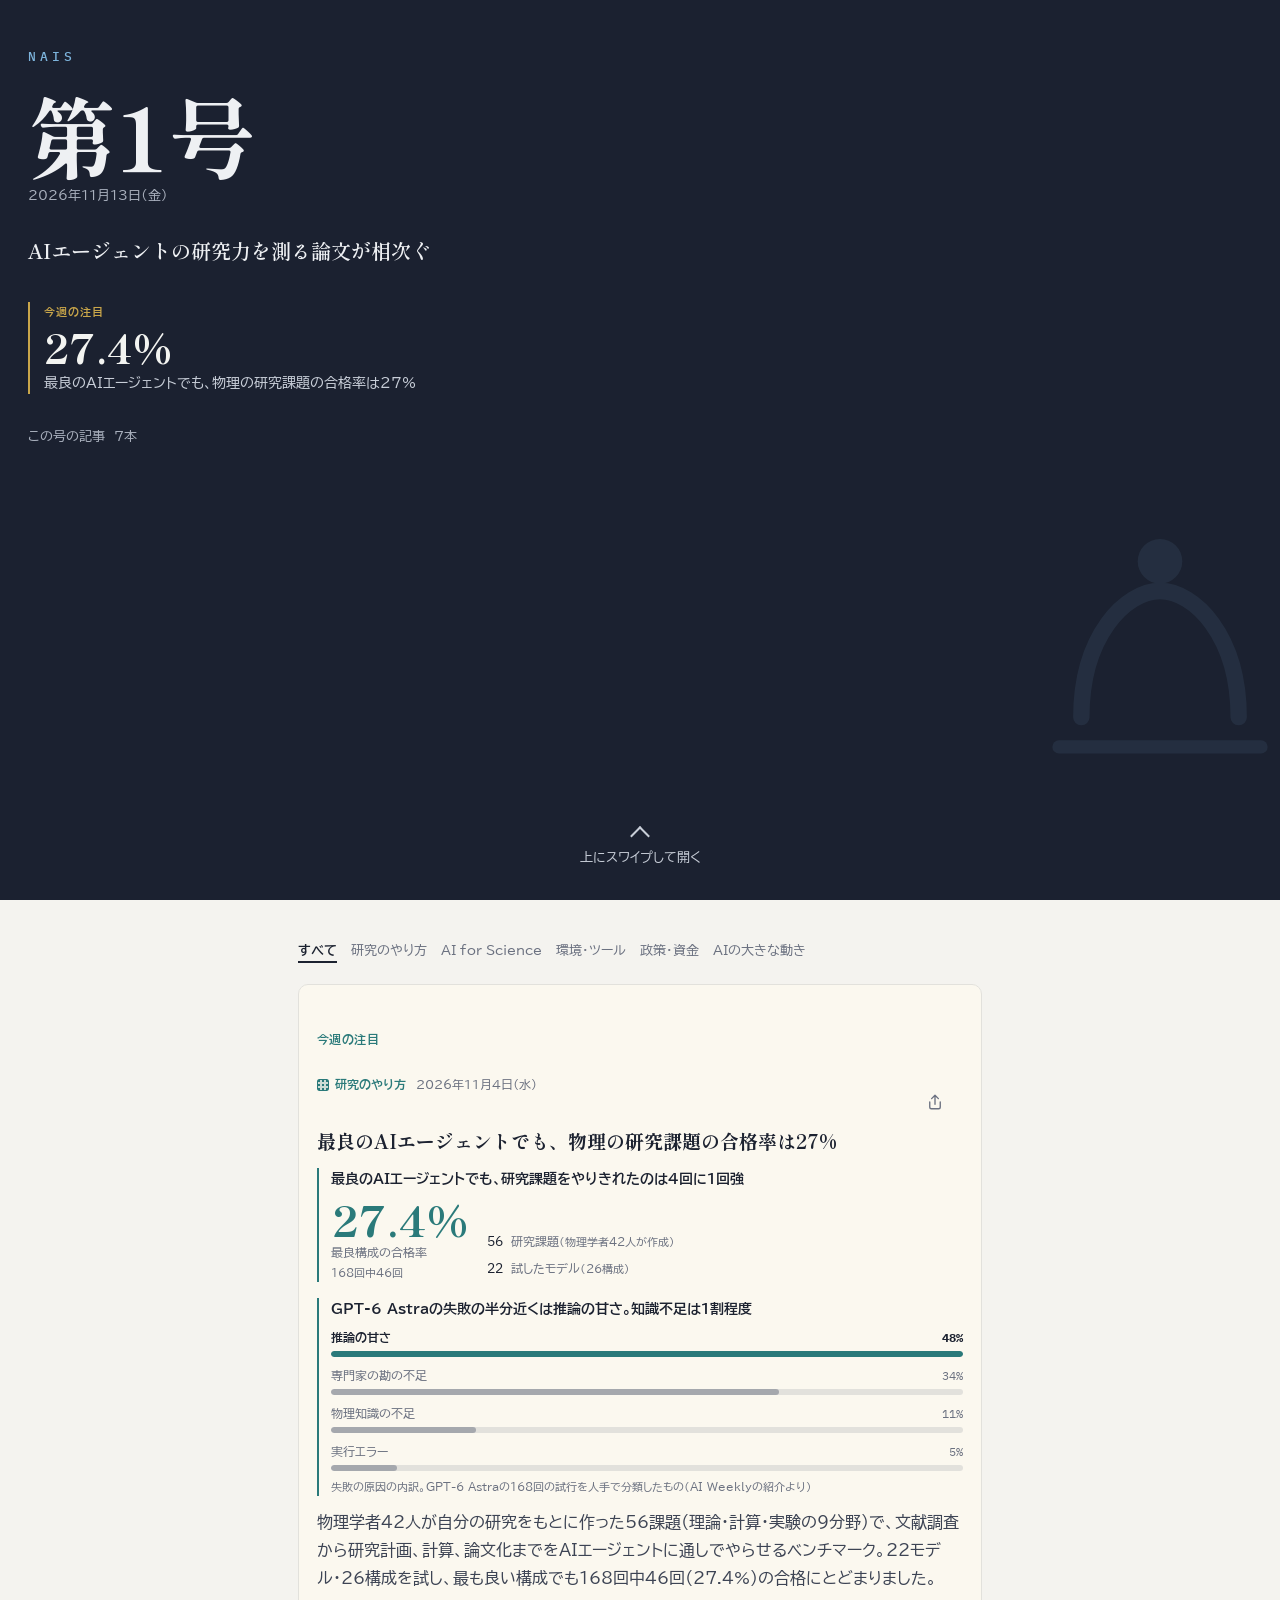
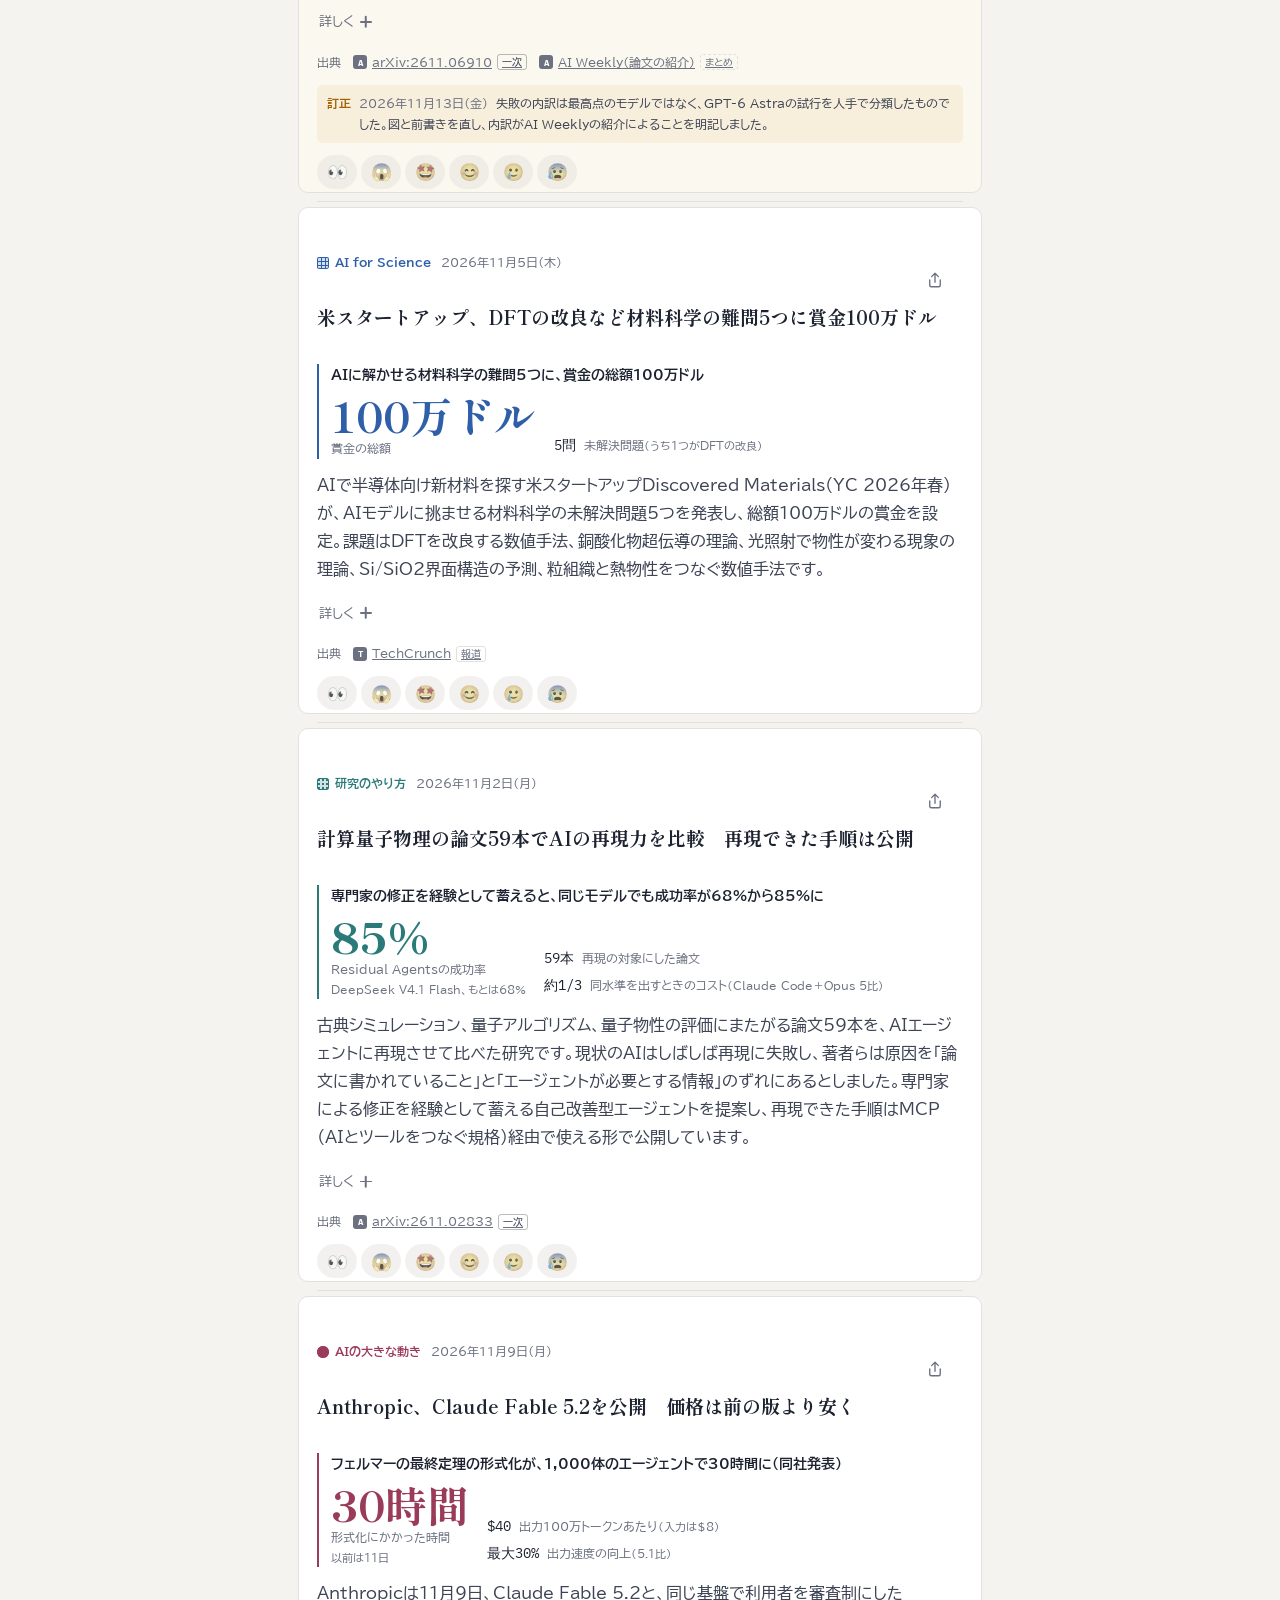
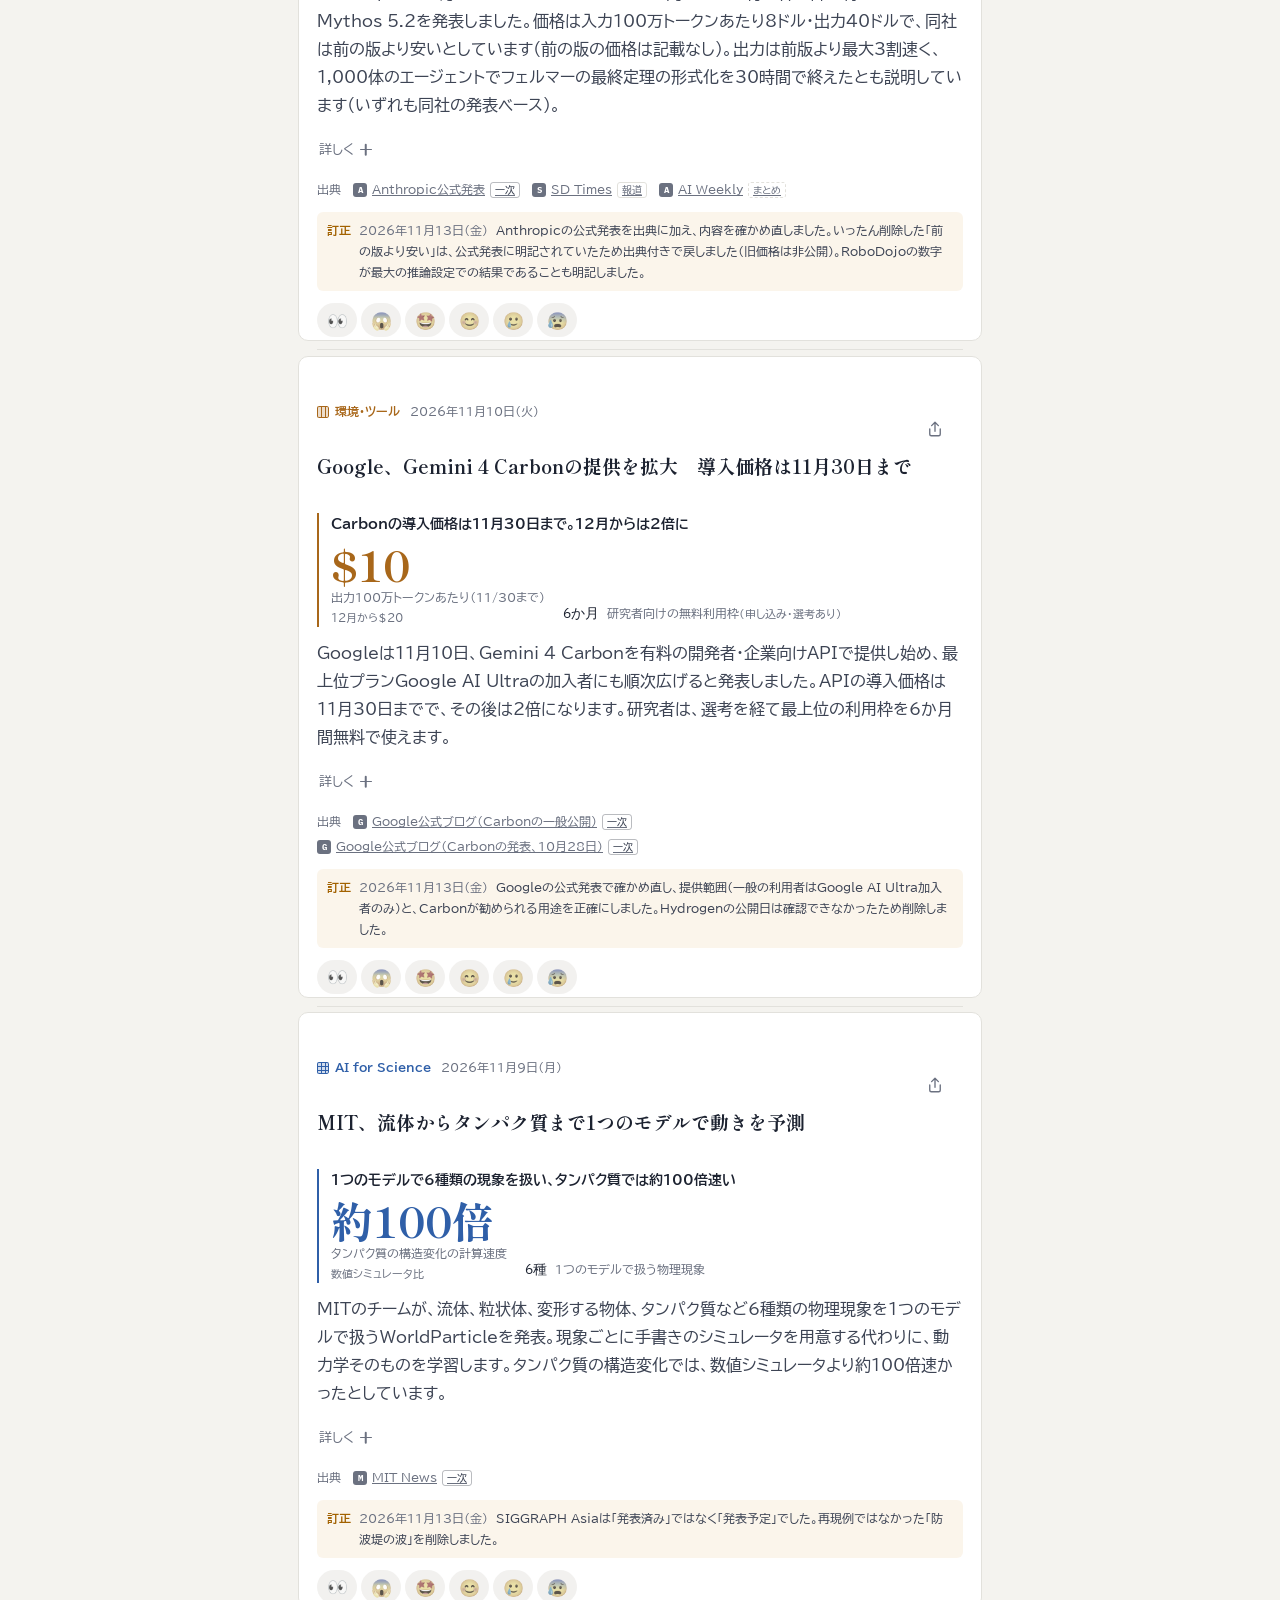
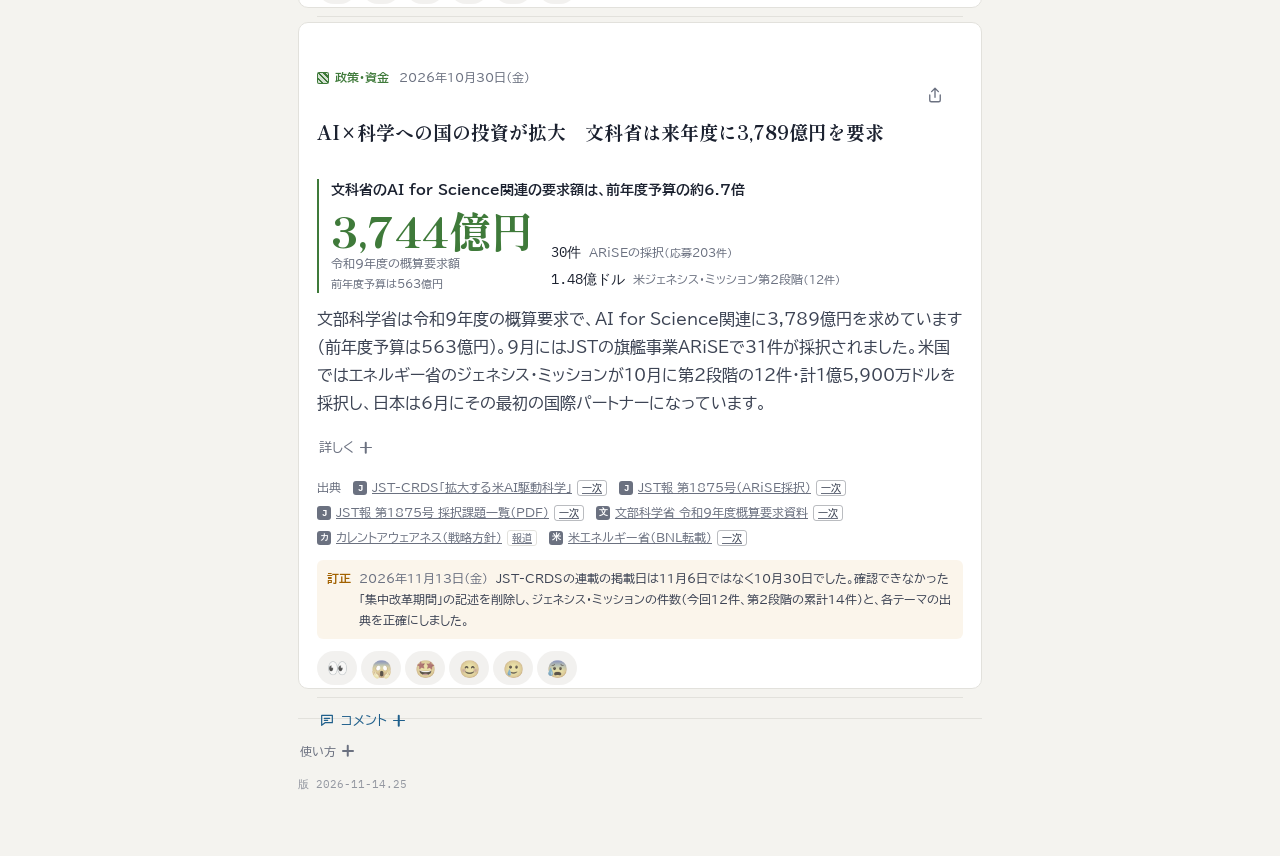
==== commit 2f65c782: "アイコンを白背景に（起動画面も合わせて白に） Co-Authored-By: Claude Opus 5.5 <noreply@anthropic.com> Claude-Session: https" ====
--- a/index.html
+++ b/index.html
@@ -9,8 +9,8 @@
 <meta name="theme-color" content="#f3f4f1" media="(prefers-color-scheme: light)">
 <meta name="theme-color" content="#13161c" media="(prefers-color-scheme: dark)">
 <link rel="manifest" href="manifest.webmanifest">
-<link rel="icon" href="assets/icon.svg" type="image/svg+xml">
-<link rel="apple-touch-icon" href="assets/icon-180.png">
+<link rel="icon" href="assets/icon.svg?v=2" type="image/svg+xml">
+<link rel="apple-touch-icon" href="assets/icon-180.png?v=2">
 <meta name="apple-mobile-web-app-capable" content="yes">
 <meta name="apple-mobile-web-app-title" content="NAIS">
 <link rel="preconnect" href="https://fonts.googleapis.com">
@@ -39,16 +39,16 @@
   } catch (e) {}
   try { if (sessionStorage.getItem("nais-opening") !== "1" && !matchMedia("(prefers-reduced-motion: reduce)").matches) document.documentElement.classList.add("show-opening"); } catch (e) {}
 </script>
-<style>.opening{display:none}html.show-opening .opening{display:flex;position:fixed;inset:0;z-index:60;background:#1b2130}</style>
-<link rel="stylesheet" href="assets/style.css?v=20261114-24">
+<style>.opening{display:none}html.show-opening .opening{display:flex;position:fixed;inset:0;z-index:60;background:#ffffff}</style>
+<link rel="stylesheet" href="assets/style.css?v=20261114-25">
 </head>
 <body>
-<div class="opening" id="opening" aria-hidden="true"><div class="o-mark"><svg viewBox="0 0 512 512"><path class="o-arc" d="M150 360 C150 250 210 190 256 190 C302 190 362 250 362 360" fill="none" stroke="#7db4dc" stroke-width="28" stroke-linecap="round"/><circle class="o-dot" cx="256" cy="150" r="34" fill="#c9a64a"/><path class="o-line" d="M120 400 H392" stroke="#f3f4f1" stroke-width="22" stroke-linecap="round"/></svg></div><div class="o-word"><span style="--i:0">N</span><span style="--i:1">A</span><span style="--i:2">I</span><span style="--i:3">S</span></div><div class="o-sub">News on AI for Science</div></div>
+<div class="opening" id="opening" aria-hidden="true"><div class="o-mark"><svg viewBox="0 0 512 512"><path class="o-arc" d="M150 360 C150 250 210 190 256 190 C302 190 362 250 362 360" fill="none" stroke="#1a73e8" stroke-width="28" stroke-linecap="round"/><circle class="o-dot" cx="256" cy="150" r="34" fill="#f9ab00"/><path class="o-line" d="M120 400 H392" stroke="#202124" stroke-width="22" stroke-linecap="round"/></svg></div><div class="o-word"><span style="--i:0">N</span><span style="--i:1">A</span><span style="--i:2">I</span><span style="--i:3">S</span></div><div class="o-sub">News on AI for Science</div></div>
 <div class="wrap">
   <header class="mast">
     <canvas class="mast-helix" id="helix" aria-hidden="true"></canvas>
     <div class="mast-row">
-      <img class="mast-icon" src="assets/icon.svg" alt="" width="52" height="52">
+      <img class="mast-icon" src="assets/icon.svg?v=2" alt="" width="52" height="52">
       <div class="mast-text">
         <span class="kicker" id="kicker"></span>
         <h1 id="siteTitle">理論研究者のためのAIニュース掲示板</h1>
@@ -77,7 +77,7 @@
     <p class="app-version" id="appVersion"></p>
   </footer>
 </div>
-<script src="assets/fx.js?v=20261114-24"></script>
-<script src="assets/app.js?v=20261114-24"></script>
+<script src="assets/fx.js?v=20261114-25"></script>
+<script src="assets/app.js?v=20261114-25"></script>
 </body>
 </html>
--- a/assets/style.css
+++ b/assets/style.css
@@ -323,7 +323,7 @@
 
 /* ===== アニメーション（DESIGN.md §7・MUUUUU分類） ===== */
 /* オープニング */
-.opening { position: fixed; inset: 0; z-index: 60; flex-direction: column; align-items: center; justify-content: center; gap: 14px; background: #1b2130; color: #eef0f3; cursor: pointer; }
+.opening { position: fixed; inset: 0; z-index: 60; flex-direction: column; align-items: center; justify-content: center; gap: 14px; background: #ffffff; color: #202124; cursor: pointer; }
 .o-mark { width: 120px; height: 120px; }
 .o-mark svg { width: 100%; height: 100%; overflow: visible; }
 .o-arc { stroke-dasharray: 360; stroke-dashoffset: 360; animation: o-draw 620ms var(--ease-decel) 80ms forwards; }
@@ -333,7 +333,7 @@
 @keyframes o-drop { to { transform: translateY(0) scale(1); } }
 .o-word { display: flex; gap: .32em; font: 500 22px var(--font-num); letter-spacing: .1em; }
 .o-word span { opacity: 0; transform: translateY(10px); animation: o-up 420ms var(--ease-decel) calc(760ms + var(--i) * 70ms) forwards; }
-.o-sub { font-size: 12px; color: #a9b0bd; opacity: 0; animation: o-up 420ms var(--ease-decel) 1050ms forwards; }
+.o-sub { font-size: 12px; color: #5f6368; opacity: 0; animation: o-up 420ms var(--ease-decel) 1050ms forwards; }
 @keyframes o-up { to { opacity: 1; transform: none; } }
 
 /* ヘッダーのらせん */
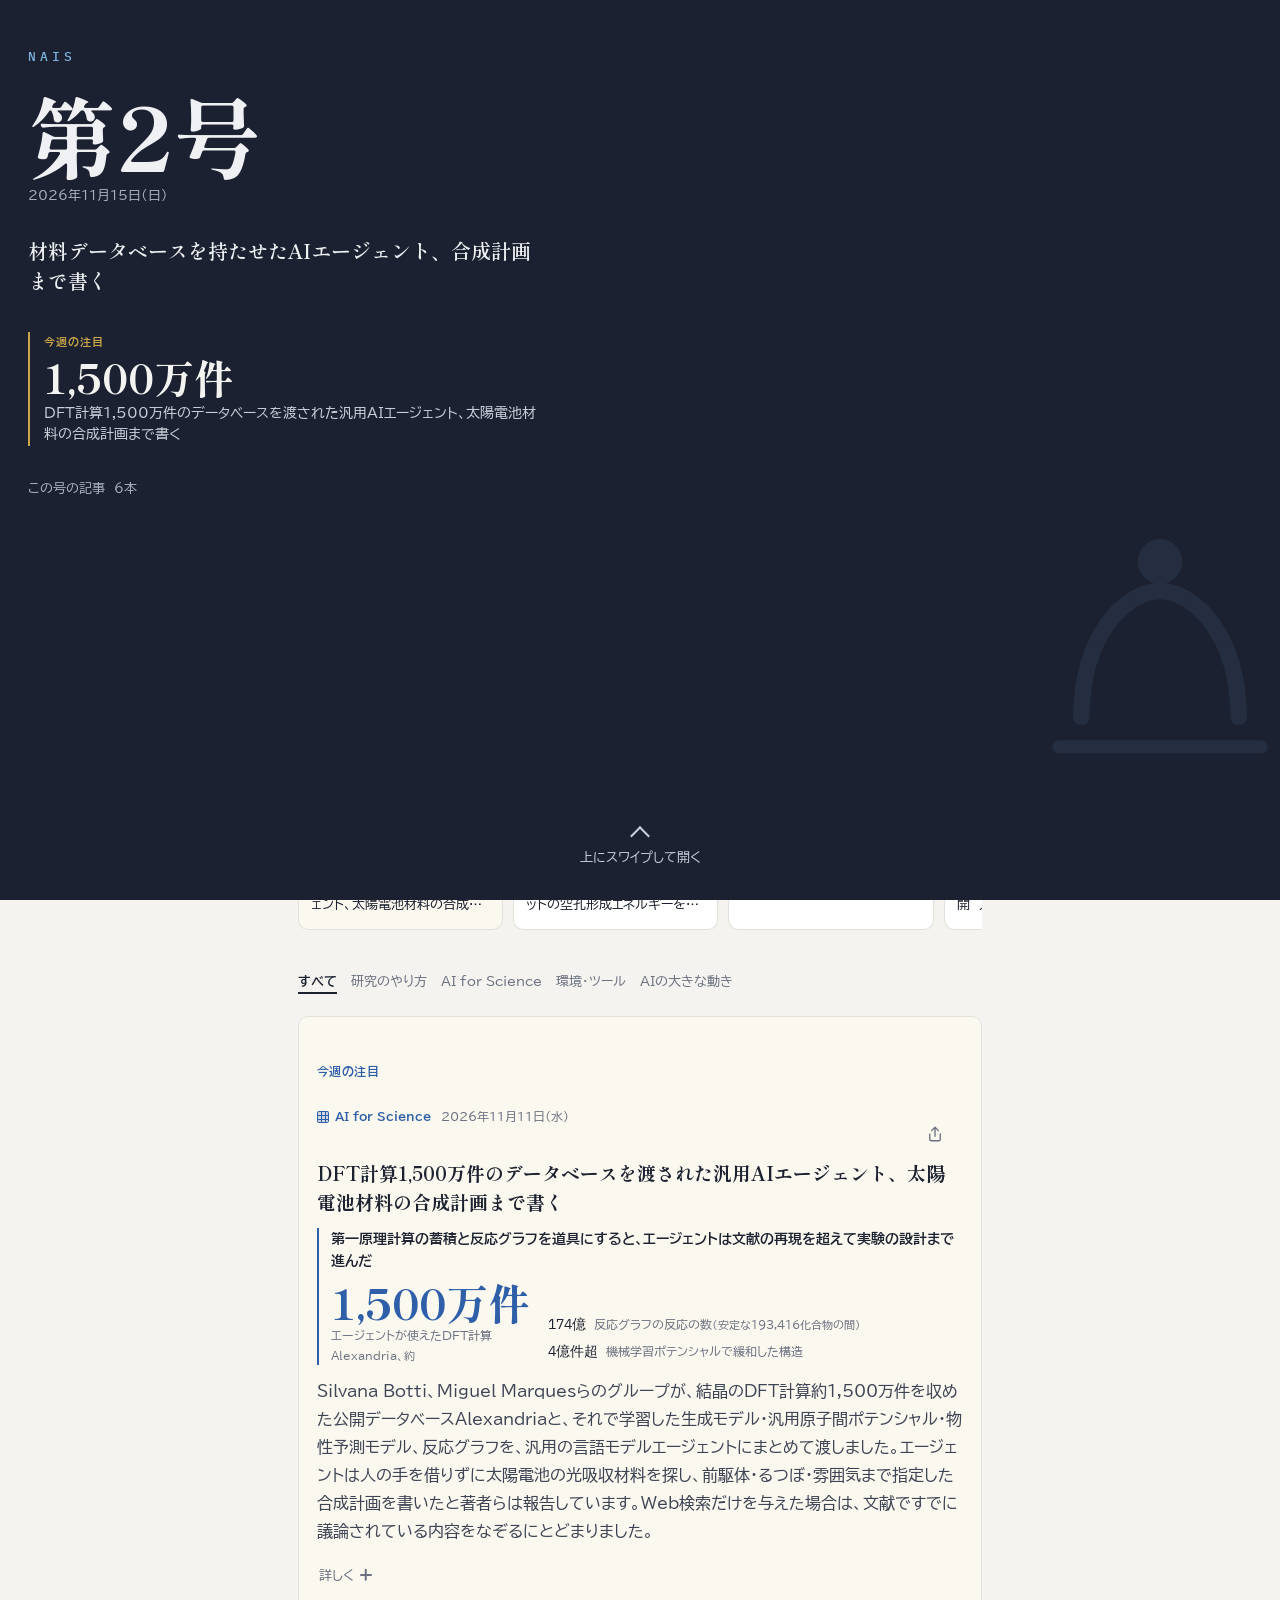
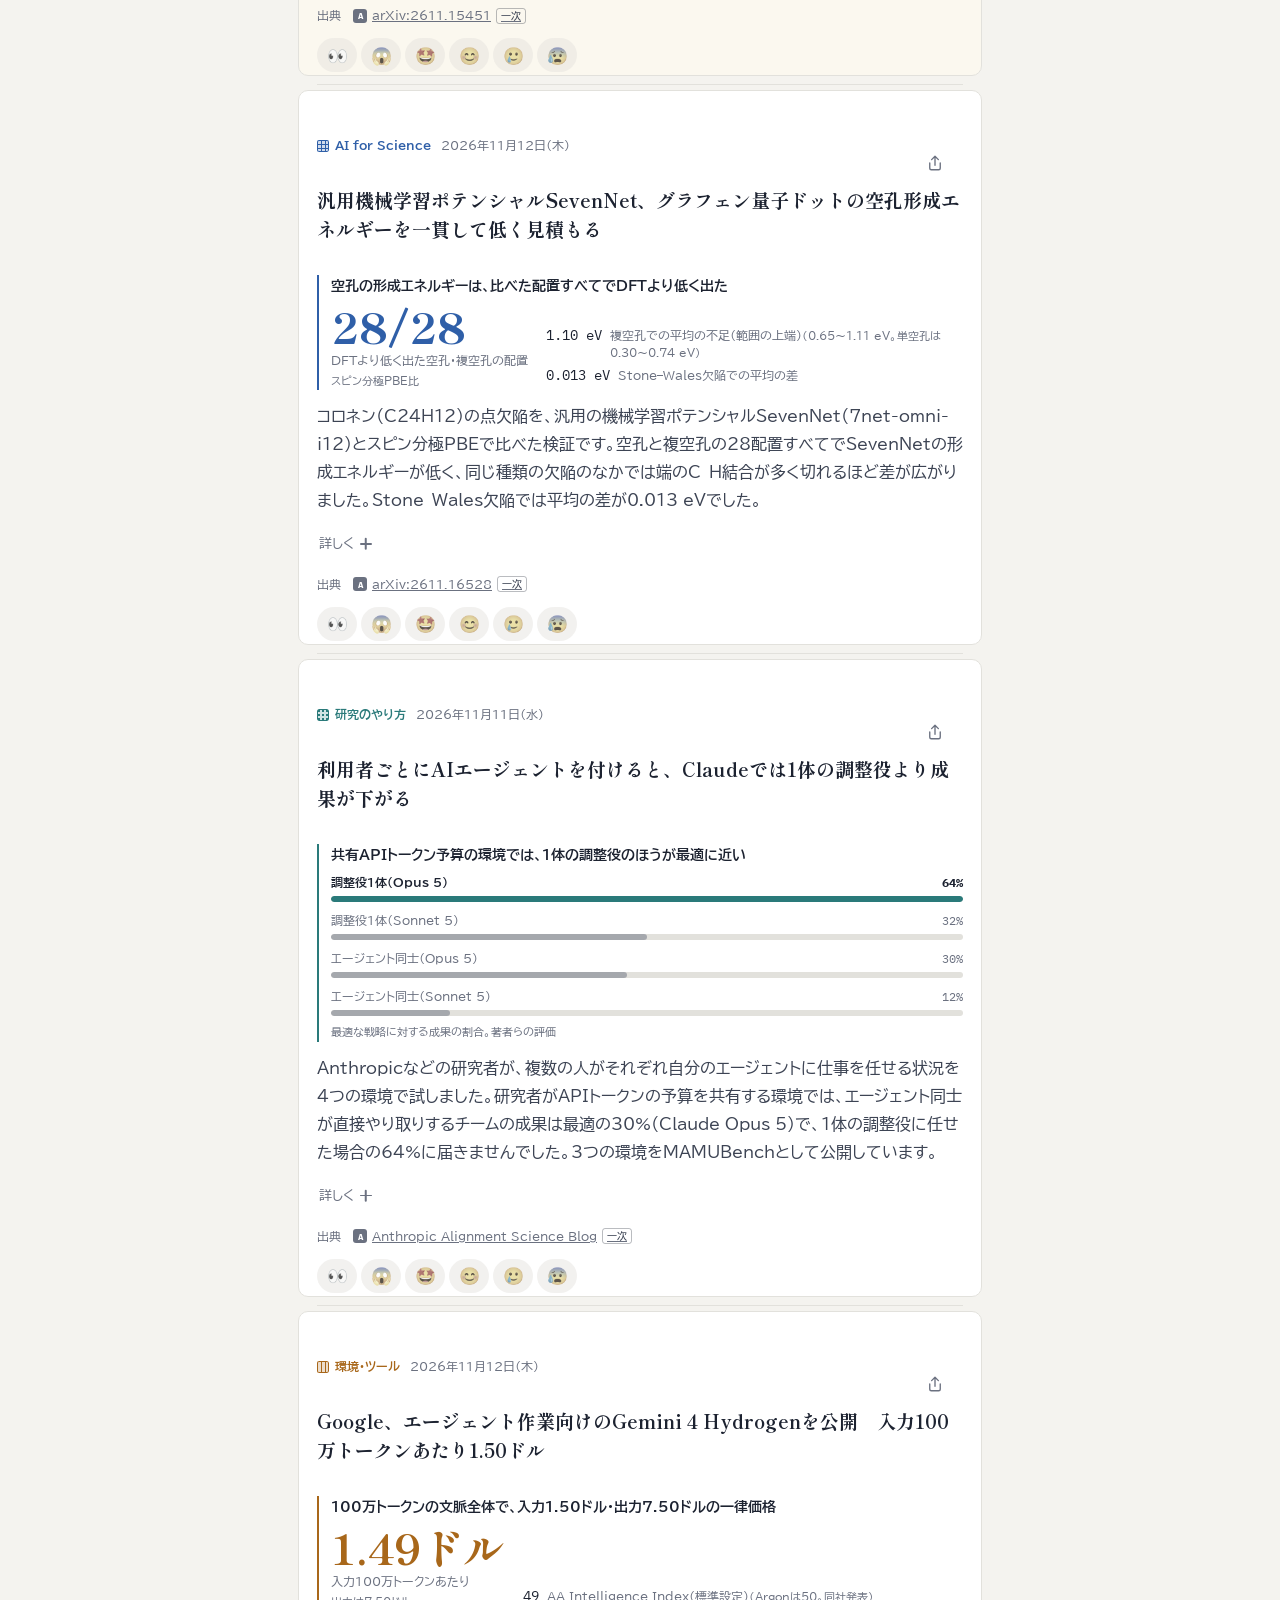
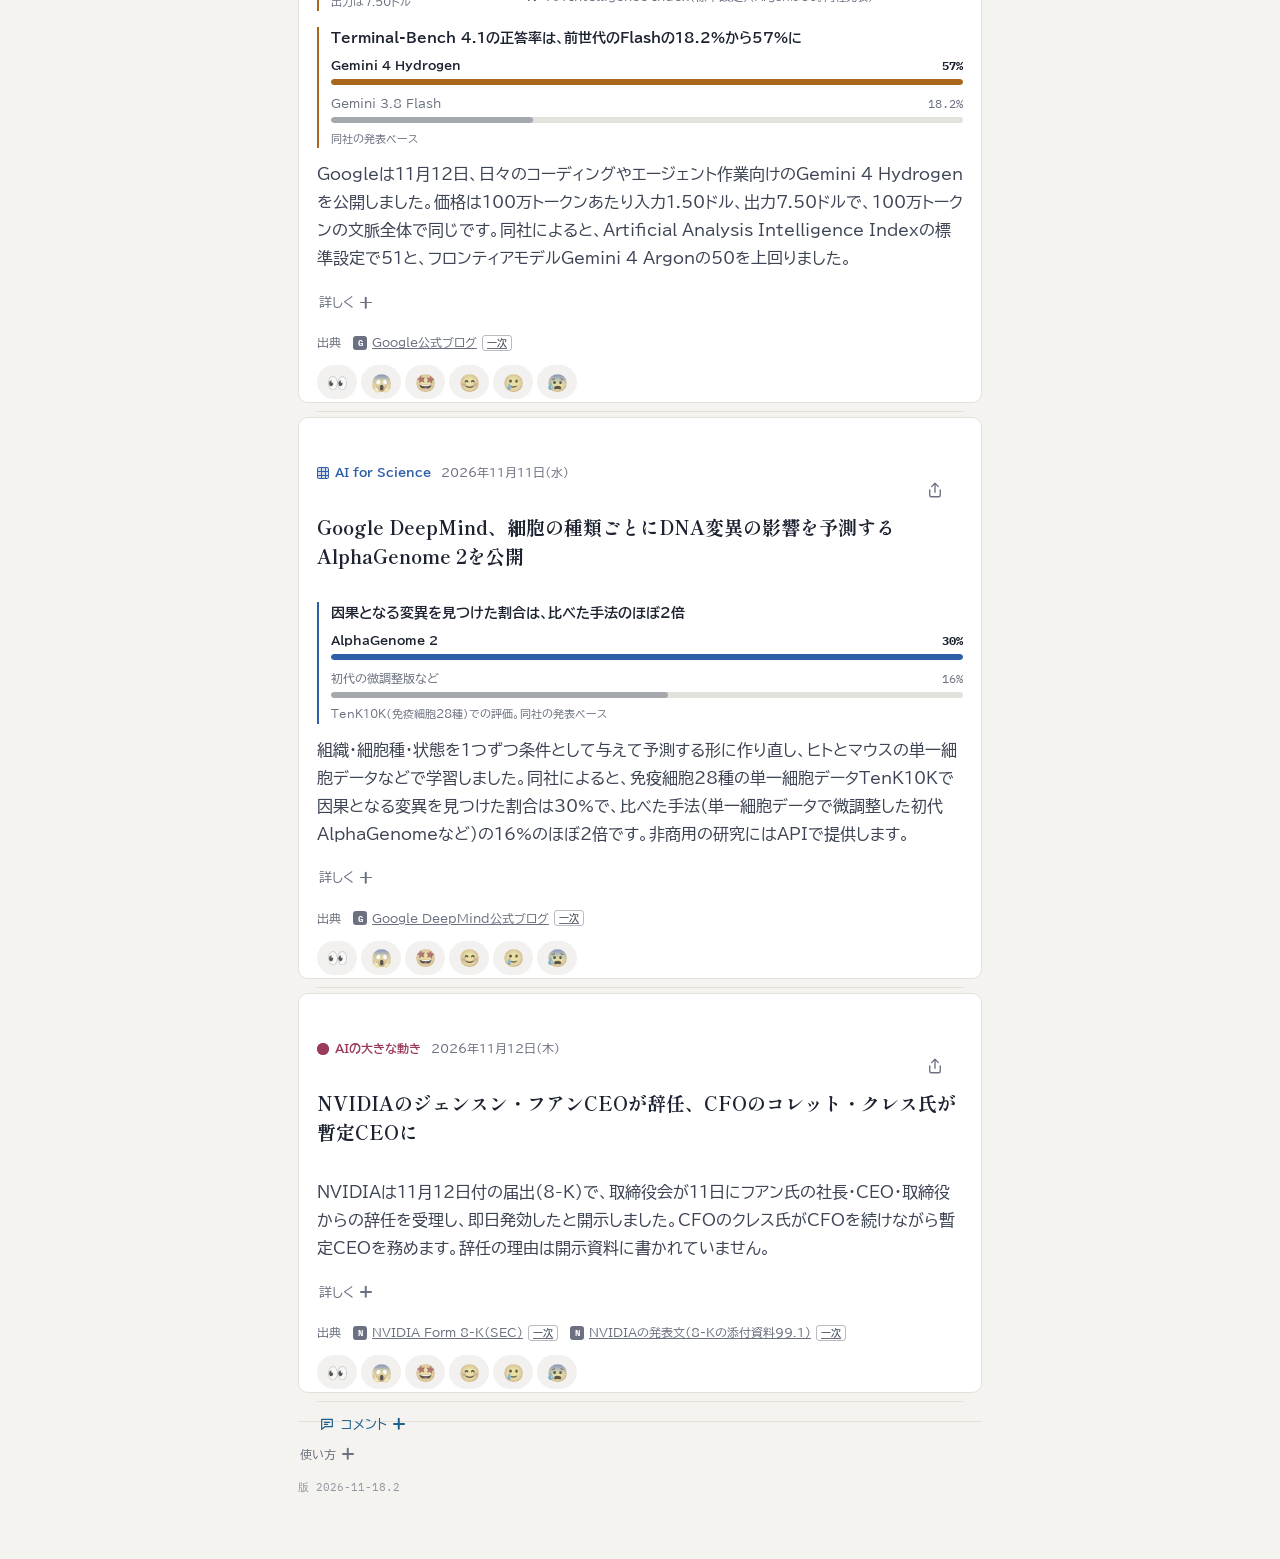
==== commit 79bfd09c: "日刊お試し版を daily/ に追加（11/18号・音声は自動生成、通知なし） 本編の表示・通知・ラジオは変更なし。号見出しの音声未作成時に null が出る不具合と、通知ボタン非表示時の空枠を修正。" ====
--- a/index.html
+++ b/index.html
@@ -40,7 +40,7 @@
   try { if (sessionStorage.getItem("nais-opening") !== "1" && !matchMedia("(prefers-reduced-motion: reduce)").matches) document.documentElement.classList.add("show-opening"); } catch (e) {}
 </script>
 <style>.opening{display:none}html.show-opening .opening{display:flex;position:fixed;inset:0;z-index:60;background:#ffffff}</style>
-<link rel="stylesheet" href="assets/style.css?v=20261114-25">
+<link rel="stylesheet" href="assets/style.css?v=20261118-2">
 </head>
 <body>
 <div class="opening" id="opening" aria-hidden="true"><div class="o-mark"><svg viewBox="0 0 512 512"><path class="o-arc" d="M150 360 C150 250 210 190 256 190 C302 190 362 250 362 360" fill="none" stroke="#1a73e8" stroke-width="28" stroke-linecap="round"/><circle class="o-dot" cx="256" cy="150" r="34" fill="#f9ab00"/><path class="o-line" d="M120 400 H392" stroke="#202124" stroke-width="22" stroke-linecap="round"/></svg></div><div class="o-word"><span style="--i:0">N</span><span style="--i:1">A</span><span style="--i:2">I</span><span style="--i:3">S</span></div><div class="o-sub">News on AI for Science</div></div>
@@ -77,7 +77,7 @@
     <p class="app-version" id="appVersion"></p>
   </footer>
 </div>
-<script src="assets/fx.js?v=20261114-25"></script>
-<script src="assets/app.js?v=20261114-25"></script>
+<script src="assets/fx.js?v=20261118-2"></script>
+<script src="assets/app.js?v=20261118-2"></script>
 </body>
 </html>
--- a/assets/style.css
+++ b/assets/style.css
@@ -85,6 +85,7 @@
 .pat-stripes .cat-swatch { background-image: repeating-linear-gradient(90deg, var(--cat) 0 1.5px, transparent 1.5px 4px); }
 .pat-diag .cat-swatch { background-image: repeating-linear-gradient(45deg, var(--cat) 0 1.5px, transparent 1.5px 4px); }
 .pat-rings .cat-swatch { background: var(--cat); border-radius: 50%; }
+.pat-solid .cat-swatch { background: var(--cat); border-radius: 2px; }
 
 .item h3 { font-family: var(--font-display); font-size: 19px; line-height: 1.5; margin: 0; text-wrap: pretty; }
 .item h3 a { color: var(--ink); text-decoration: none; }
@@ -448,3 +449,5 @@
 #howto { margin-top: 2px; }
 
 @media (prefers-reduced-motion: reduce) { .more-toggle .plus { transition: none; } }
+
+.notify-btn[hidden] { display: none !important; }
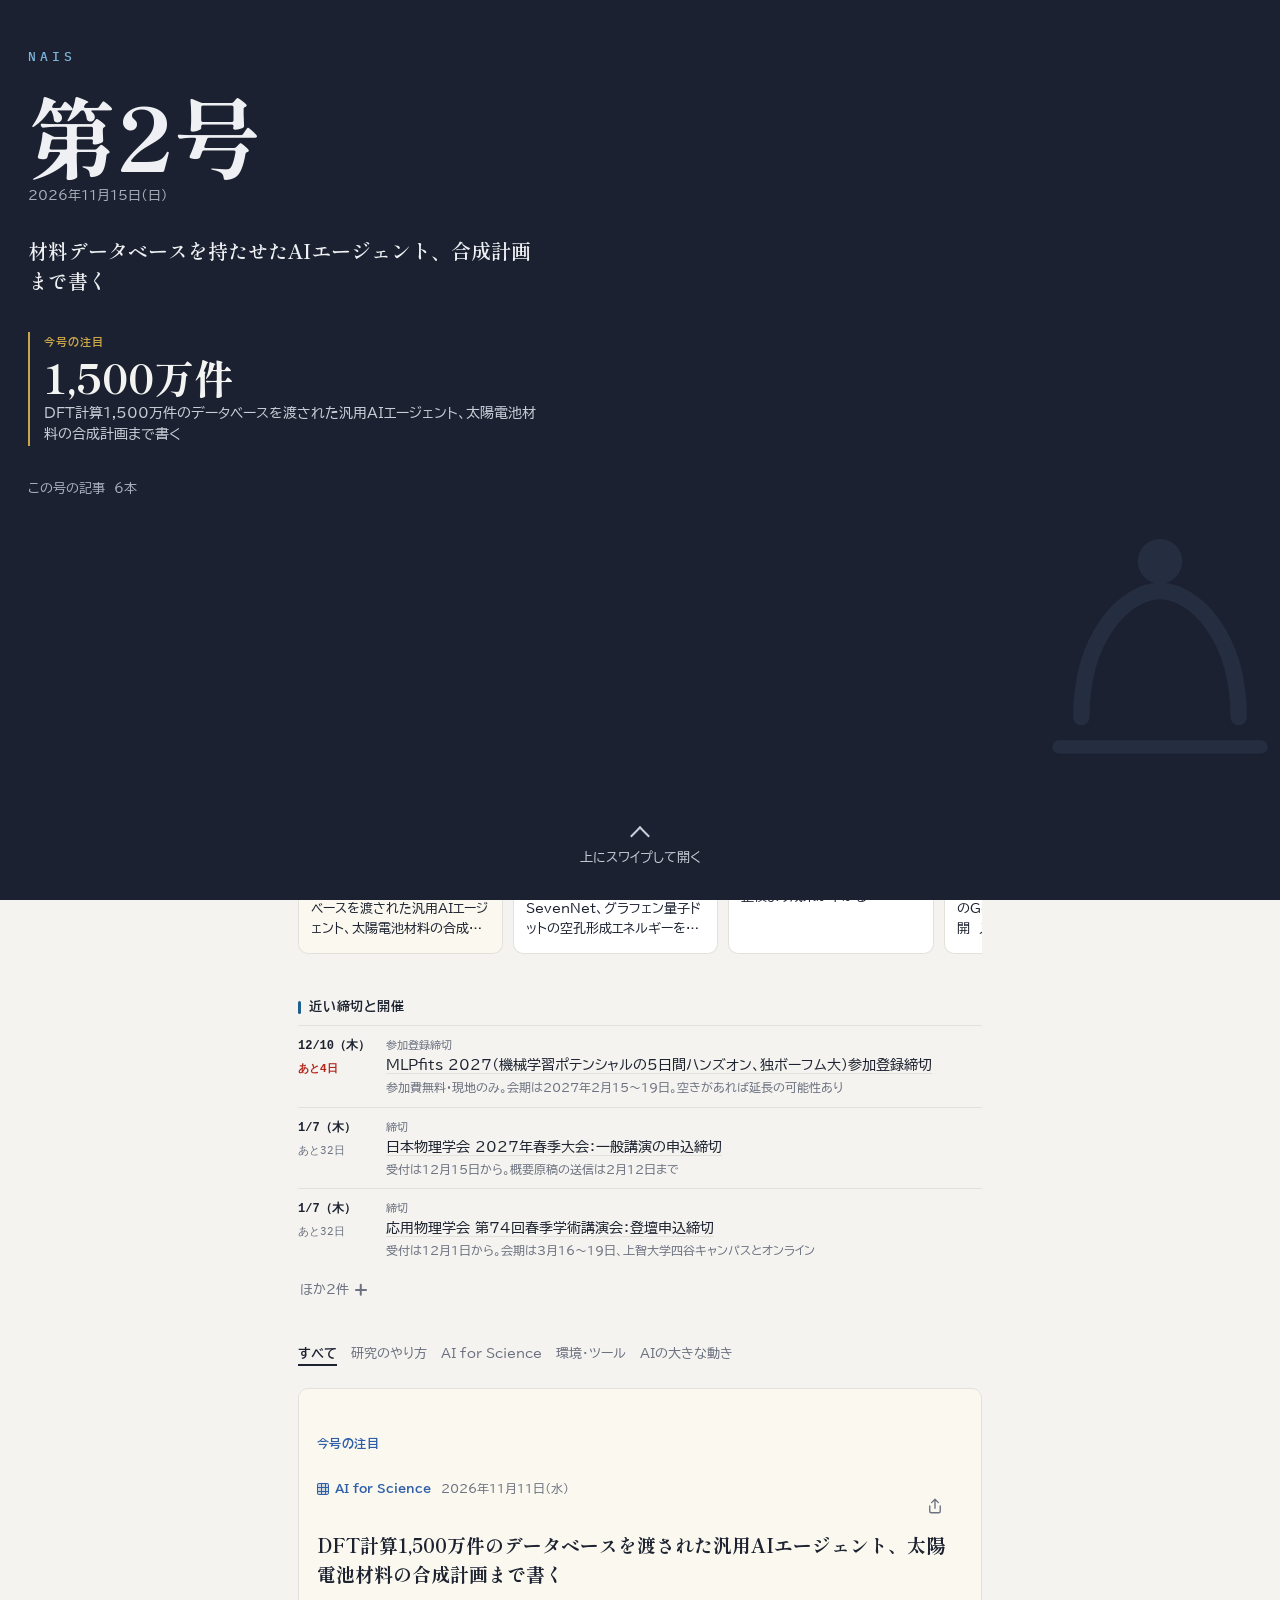
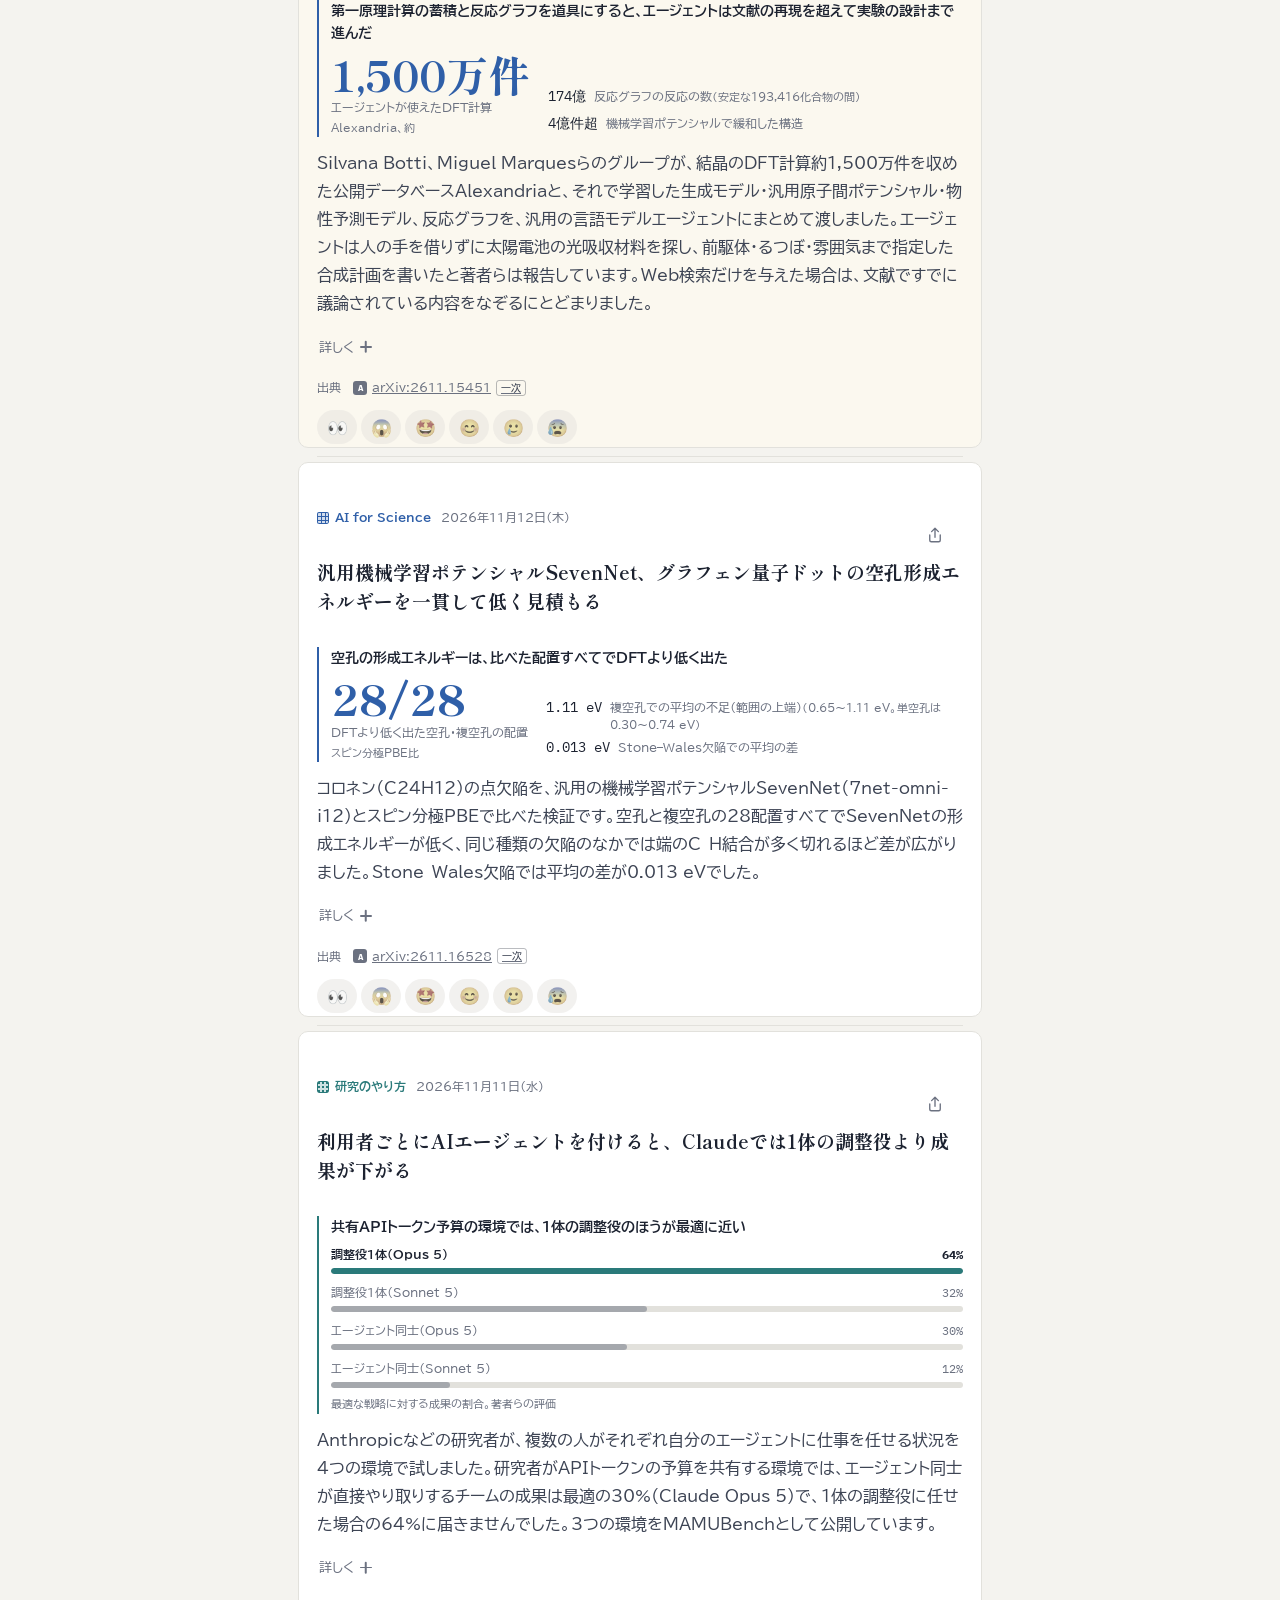
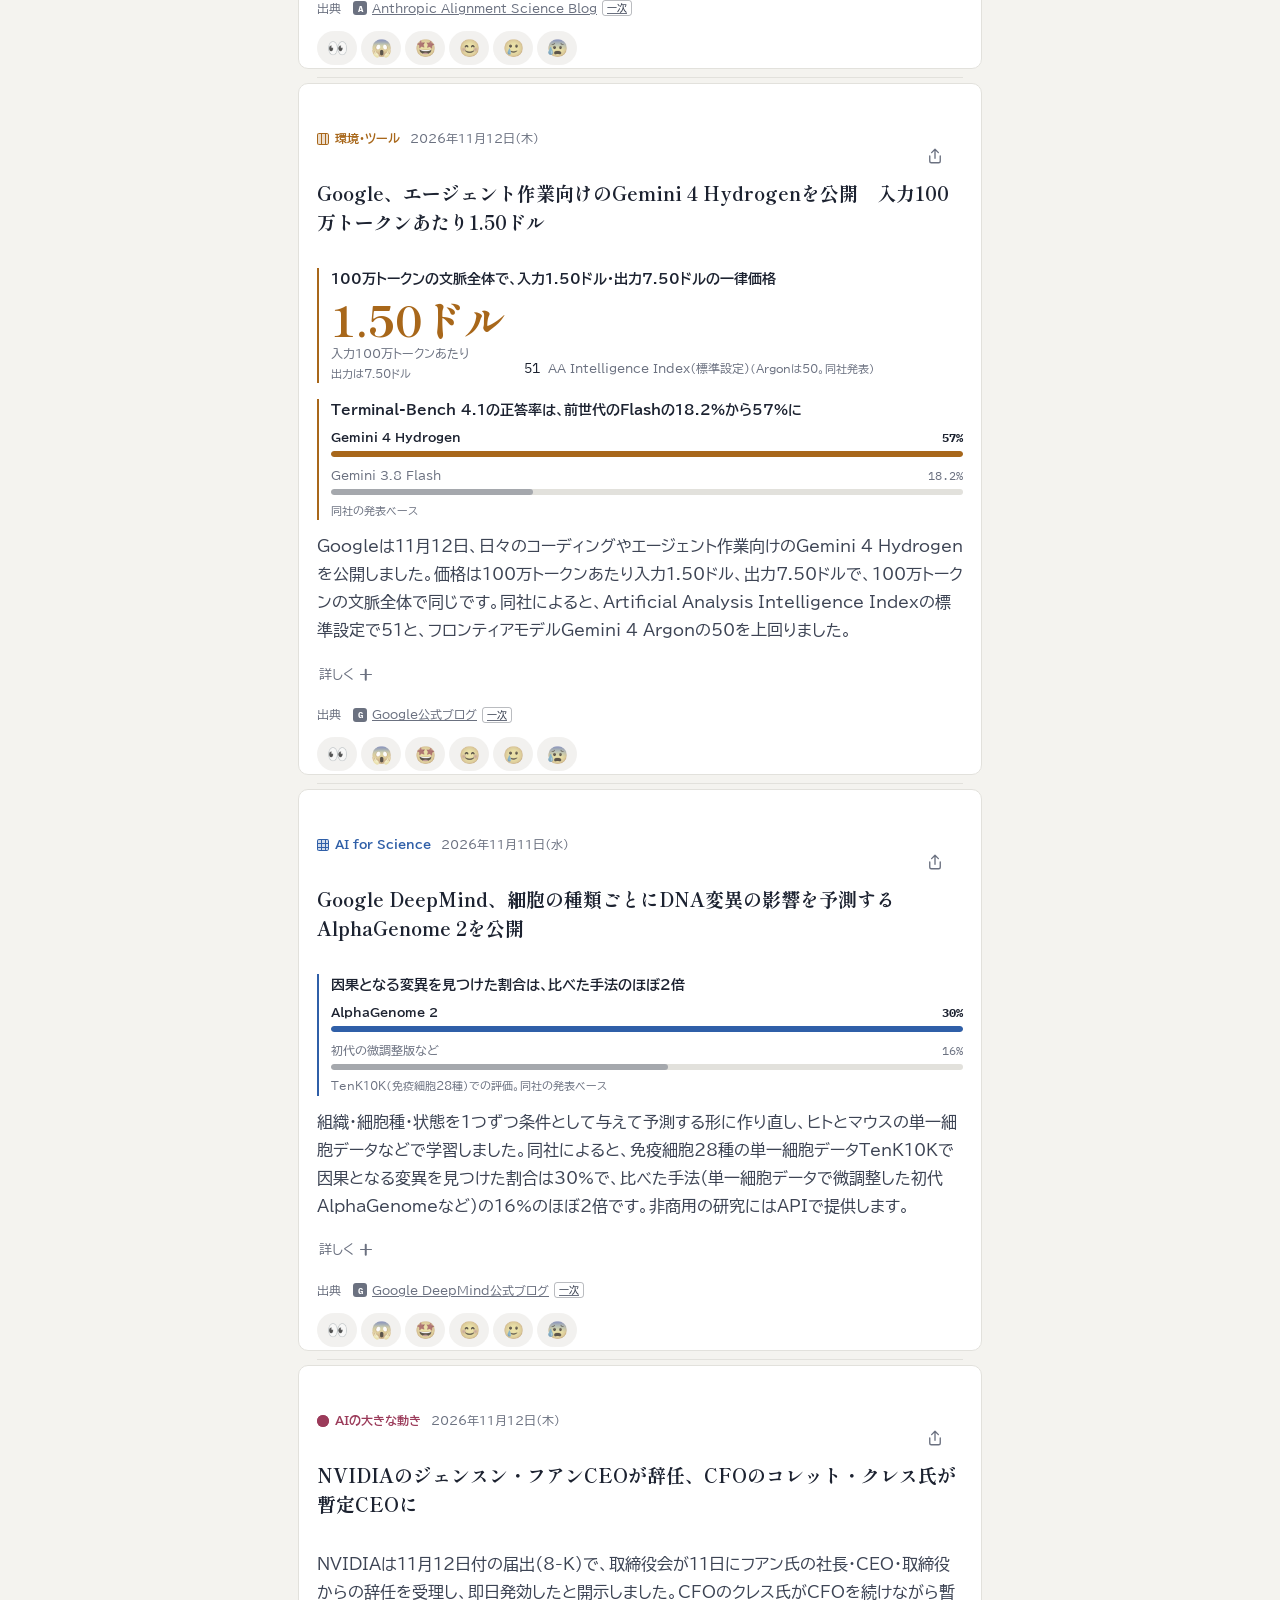
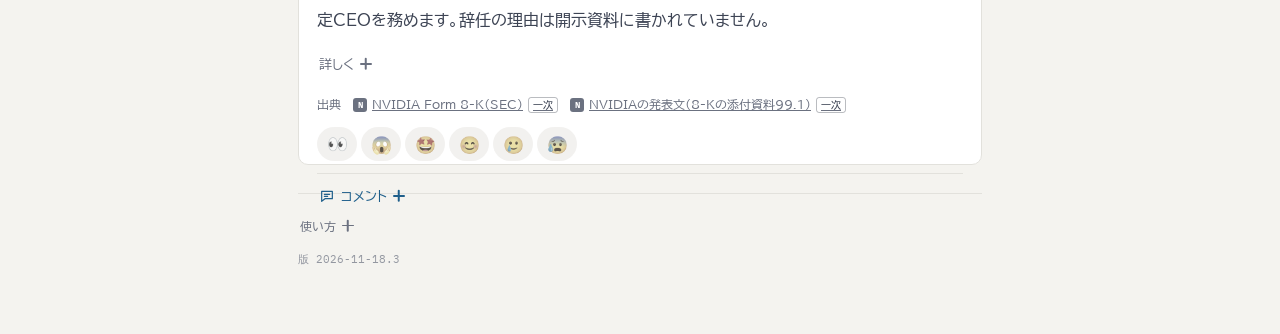
==== commit 44133313: "月・木の週2回更新へ：計算物理寄りの方針、試すには（公開状況・必要な環境）、ソフト・データベースの更新、締切カレンダーを追加 Co-Authored-By: Claude Opus 5.5 <nore" ====
--- a/index.html
+++ b/index.html
@@ -40,7 +40,7 @@
   try { if (sessionStorage.getItem("nais-opening") !== "1" && !matchMedia("(prefers-reduced-motion: reduce)").matches) document.documentElement.classList.add("show-opening"); } catch (e) {}
 </script>
 <style>.opening{display:none}html.show-opening .opening{display:flex;position:fixed;inset:0;z-index:60;background:#ffffff}</style>
-<link rel="stylesheet" href="assets/style.css?v=20261118-2">
+<link rel="stylesheet" href="assets/style.css?v=20261118-3">
 </head>
 <body>
 <div class="opening" id="opening" aria-hidden="true"><div class="o-mark"><svg viewBox="0 0 512 512"><path class="o-arc" d="M150 360 C150 250 210 190 256 190 C302 190 362 250 362 360" fill="none" stroke="#1a73e8" stroke-width="28" stroke-linecap="round"/><circle class="o-dot" cx="256" cy="150" r="34" fill="#f9ab00"/><path class="o-line" d="M120 400 H392" stroke="#202124" stroke-width="22" stroke-linecap="round"/></svg></div><div class="o-word"><span style="--i:0">N</span><span style="--i:1">A</span><span style="--i:2">I</span><span style="--i:3">S</span></div><div class="o-sub">News on AI for Science</div></div>
@@ -71,13 +71,13 @@
     <ul id="howto">
       <li>各記事の「詳しく ＋」で、背景や数字の詳細が読めます。</li>
       <li>記事には絵文字のリアクション（👀気になる・😱ショック・🤩ワクワク・😊嬉しい・🥲寂しい・😰焦る）と、ログイン不要のコメントを残せます。自分のコメントは消せます。</li>
-      <li>各号の「耳で聴く」は約5分の音声版です。ポッドキャストアプリに登録すると毎週自動で届きます。音声：VOICEVOX:四国めたん、VOICEVOX:ずんだもん</li>
+      <li>各号の「耳で聴く」は約4分の音声版です。ポッドキャストアプリに登録すると、更新のたびに自動で届きます。音声：VOICEVOX:四国めたん、VOICEVOX:ずんだもん</li>
       <li>スマホでは、ブラウザの共有メニューから「ホーム画面に追加」するとアプリのように開けます。</li>
     </ul>
     <p class="app-version" id="appVersion"></p>
   </footer>
 </div>
-<script src="assets/fx.js?v=20261118-2"></script>
-<script src="assets/app.js?v=20261118-2"></script>
+<script src="assets/fx.js?v=20261118-3"></script>
+<script src="assets/app.js?v=20261118-3"></script>
 </body>
 </html>
--- a/assets/style.css
+++ b/assets/style.css
@@ -451,3 +451,42 @@
 @media (prefers-reduced-motion: reduce) { .more-toggle .plus { transition: none; } }
 
 .notify-btn[hidden] { display: none !important; }
+
+/* ---------- 試すには（公開状況・必要な環境）：囲まず、細い罫と文字の濃淡で ---------- */
+.access { display: flex; flex-direction: column; gap: 6px; padding-top: 10px; border-top: 1px solid var(--line); font-size: 12.5px; color: var(--ink-2); }
+.acc-lbl { font-size: 11px; font-weight: 700; letter-spacing: .08em; color: var(--muted); }
+.acc-chips { display: flex; flex-wrap: wrap; gap: 6px 14px; align-items: center; }
+.acc-chip { display: inline-flex; align-items: center; gap: 5px; }
+.acc-chip b { font-weight: 700; color: var(--ink); }
+.acc-k { color: var(--muted); margin-right: 2px; }
+.acc-dot { width: 8px; height: 8px; border-radius: 50%; border: 1.5px solid var(--muted); flex: none; }
+.acc-ok .acc-dot { background: #1e8e3e; border-color: #1e8e3e; }
+.acc-part .acc-dot { background: linear-gradient(90deg, #c47a00 50%, transparent 50%); border-color: #c47a00; }
+.acc-no .acc-dot { background: transparent; border-color: #b3261e; }
+.acc-no b { color: #b3261e; }
+.acc-unk .acc-dot { border-style: dashed; }
+.acc-lic { color: var(--muted); font-family: var(--font-num); font-size: 11.5px; }
+.acc-link { color: var(--accent); text-decoration: none; }
+.acc-res { margin: 0; line-height: 1.7; }
+.acc-res .acc-k { display: inline-block; margin-right: 8px; }
+
+/* ---------- 締切カレンダーと更新情報：見出し＋罫の行（囲まない） ---------- */
+.calendar, .updates { margin-top: 22px; }
+.box-h { font-size: 13px; font-weight: 700; letter-spacing: .06em; margin: 0 0 6px; color: var(--ink); display: flex; align-items: center; gap: 8px; }
+.box-h::before { content: ""; width: 3px; height: 13px; background: var(--accent); border-radius: 2px; }
+.cal-list, .updates ul { list-style: none; margin: 0; padding: 0; }
+.cal-list li, .updates li { display: grid; grid-template-columns: 76px 1fr; gap: 12px; padding: 10px 0; border-top: 1px solid var(--line); align-items: baseline; }
+.cal-date { display: flex; flex-direction: column; gap: 2px; font-family: var(--font-num); font-size: 12px; }
+.cal-date b { font-weight: 600; color: var(--ink); }
+.cal-left { font-size: 11px; color: var(--muted); }
+.cal-list li.soon .cal-left { color: #b3261e; font-weight: 700; }
+.cal-body { display: flex; flex-direction: column; gap: 2px; font-size: 13.5px; line-height: 1.55; }
+.cal-kind { font-size: 11px; color: var(--muted); }
+.cal-title a, .up-name a { color: var(--ink); text-decoration: underline; text-decoration-color: var(--line); text-underline-offset: 3px; }
+.cal-note { font-size: 12px; color: var(--muted); }
+.calendar .more { margin-top: 2px; }
+.updates { padding: 0 2px; }
+.up-date { font-family: var(--font-num); font-size: 12px; color: var(--muted); }
+.up-body { display: flex; flex-direction: column; gap: 2px; font-size: 13.5px; line-height: 1.6; }
+.up-name { font-weight: 700; }
+.up-body p { margin: 0; color: var(--ink-2); }
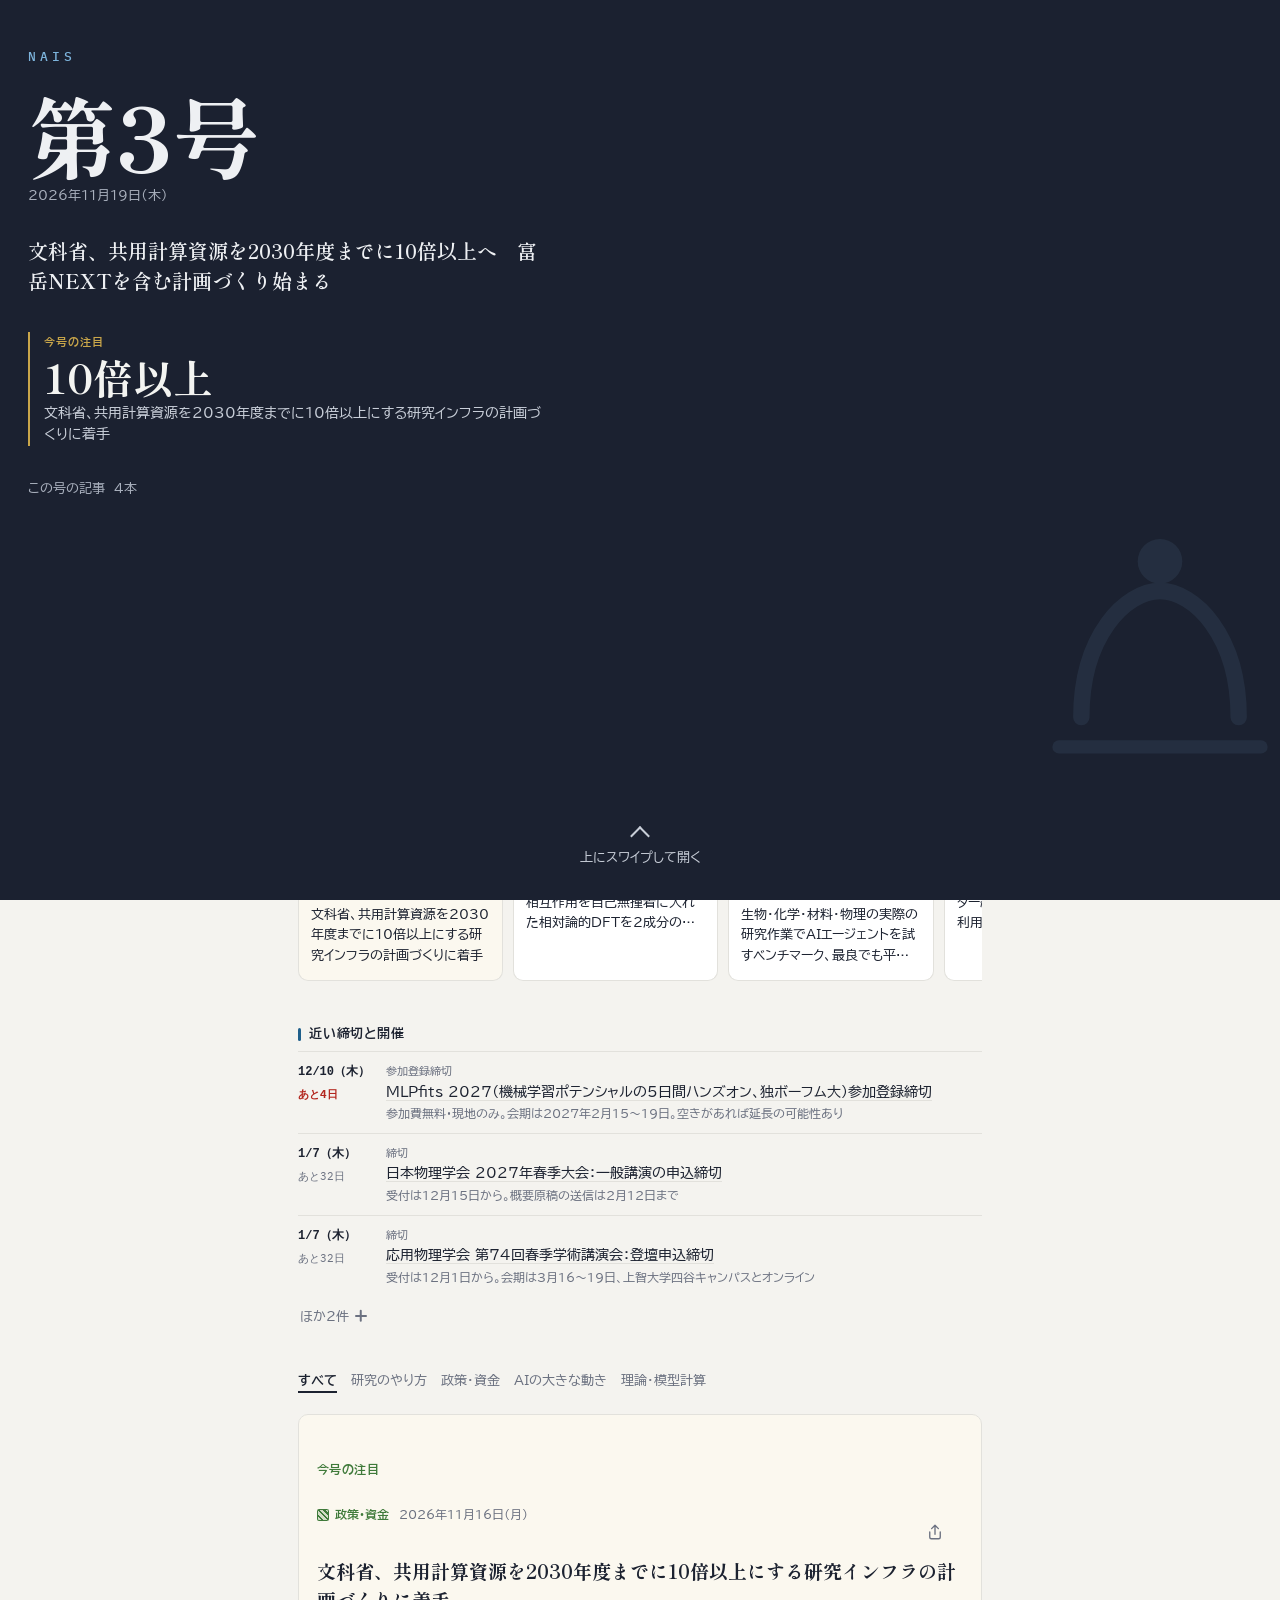
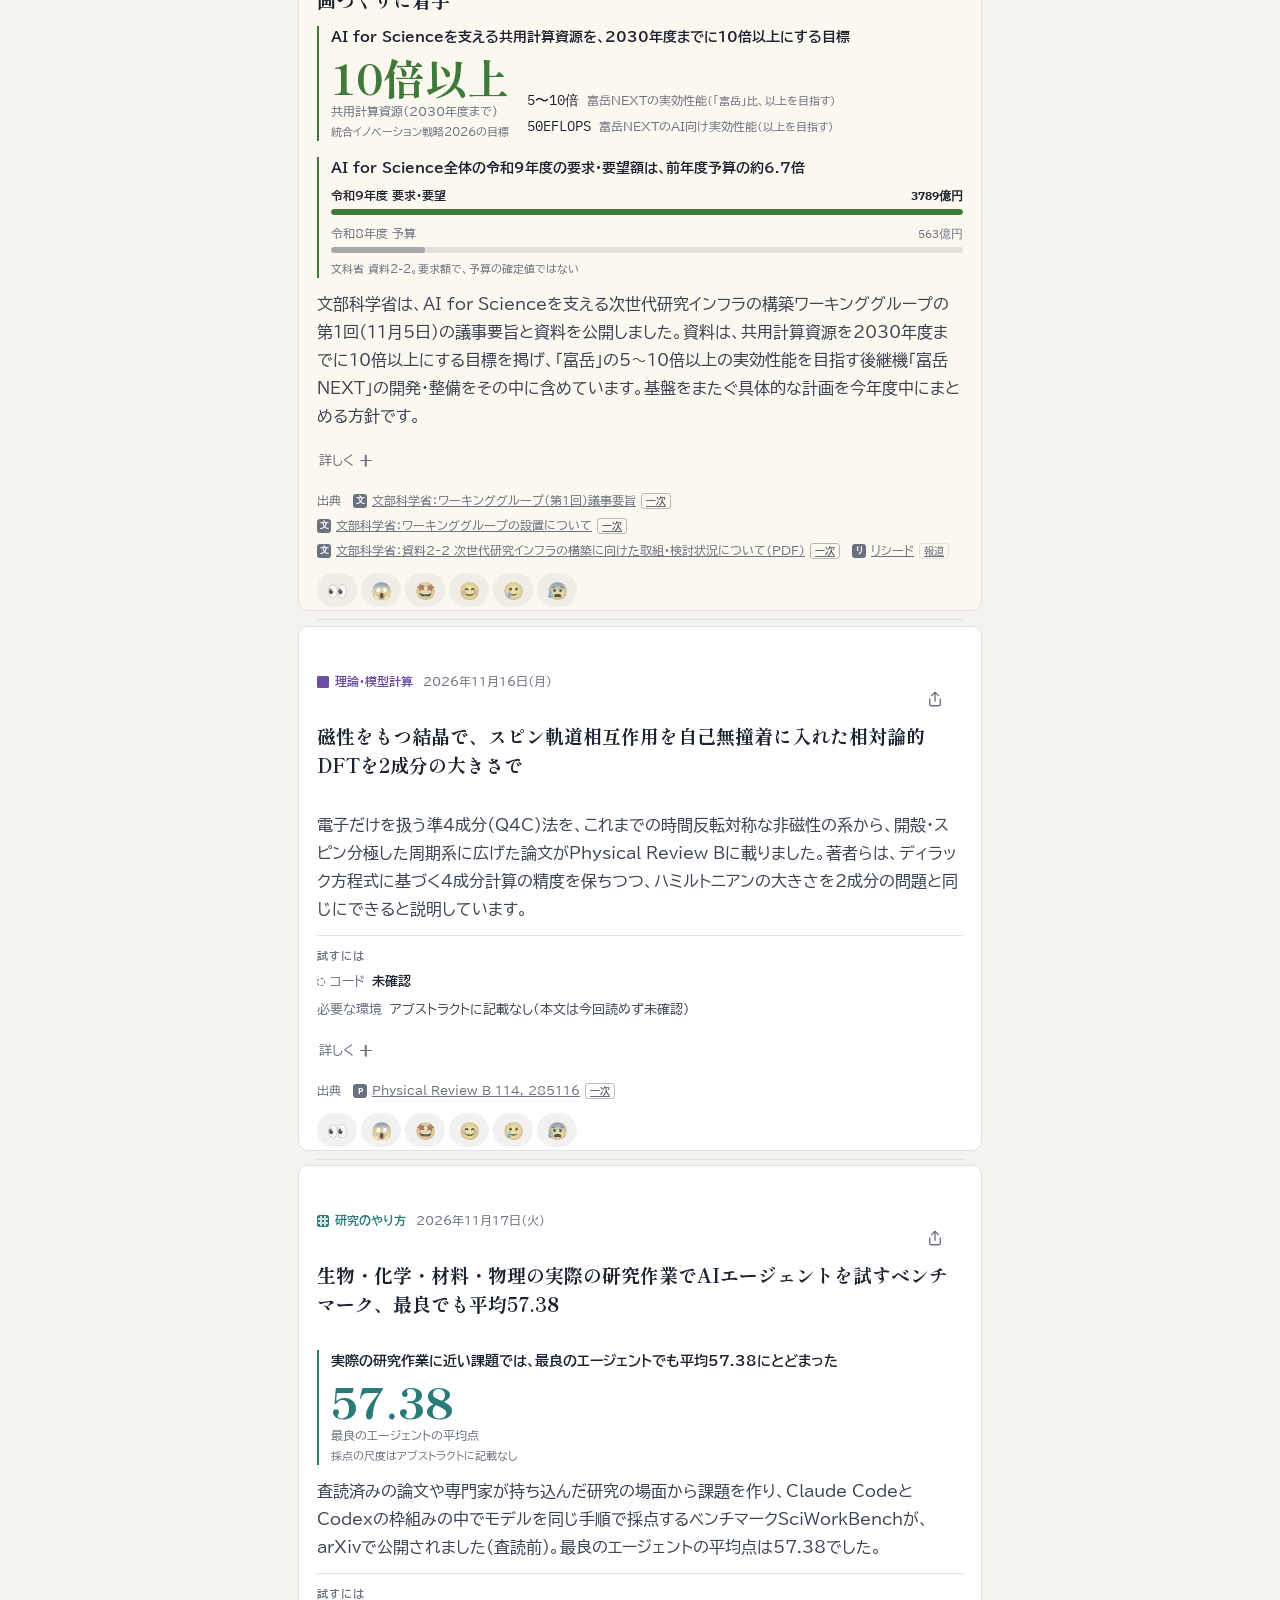
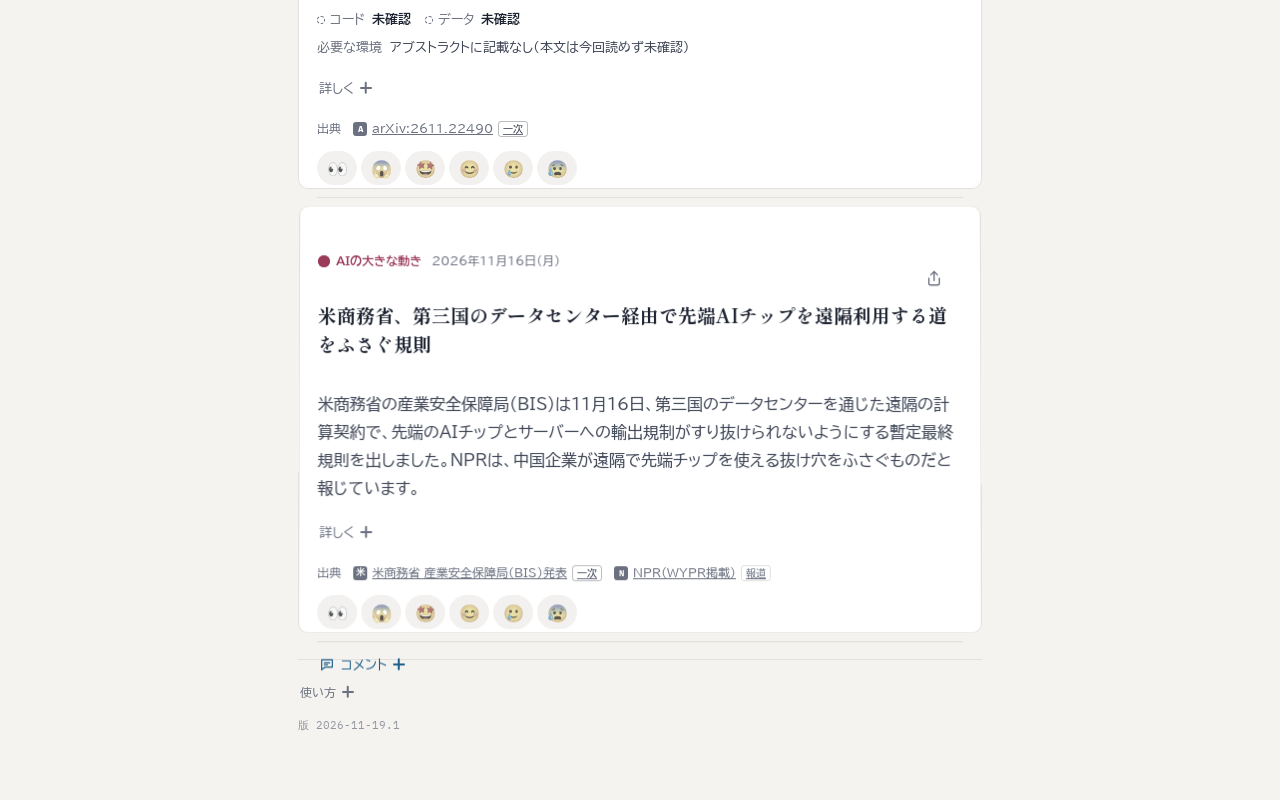
==== commit 5da40504: "アイコンの線を太く・図形を大きく（起動画面も合わせる）。起動画面のアーチが最後まで描かれない不具合を修正 Co-Authored-By: Claude Opus 5.5 <noreply@anthro" ====
--- a/index.html
+++ b/index.html
@@ -9,8 +9,8 @@
 <meta name="theme-color" content="#f3f4f1" media="(prefers-color-scheme: light)">
 <meta name="theme-color" content="#13161c" media="(prefers-color-scheme: dark)">
 <link rel="manifest" href="manifest.webmanifest">
-<link rel="icon" href="assets/icon.svg?v=2" type="image/svg+xml">
-<link rel="apple-touch-icon" href="assets/icon-180.png?v=2">
+<link rel="icon" href="assets/icon.svg?v=3" type="image/svg+xml">
+<link rel="apple-touch-icon" href="assets/icon-180.png?v=3">
 <meta name="apple-mobile-web-app-capable" content="yes">
 <meta name="apple-mobile-web-app-title" content="NAIS">
 <link rel="preconnect" href="https://fonts.googleapis.com">
@@ -40,15 +40,15 @@
   try { if (sessionStorage.getItem("nais-opening") !== "1" && !matchMedia("(prefers-reduced-motion: reduce)").matches) document.documentElement.classList.add("show-opening"); } catch (e) {}
 </script>
 <style>.opening{display:none}html.show-opening .opening{display:flex;position:fixed;inset:0;z-index:60;background:#ffffff}</style>
-<link rel="stylesheet" href="assets/style.css?v=20261118-3">
+<link rel="stylesheet" href="assets/style.css?v=20261119-1">
 </head>
 <body>
-<div class="opening" id="opening" aria-hidden="true"><div class="o-mark"><svg viewBox="0 0 512 512"><path class="o-arc" d="M150 360 C150 250 210 190 256 190 C302 190 362 250 362 360" fill="none" stroke="#1a73e8" stroke-width="28" stroke-linecap="round"/><circle class="o-dot" cx="256" cy="150" r="34" fill="#f9ab00"/><path class="o-line" d="M120 400 H392" stroke="#202124" stroke-width="22" stroke-linecap="round"/></svg></div><div class="o-word"><span style="--i:0">N</span><span style="--i:1">A</span><span style="--i:2">I</span><span style="--i:3">S</span></div><div class="o-sub">News on AI for Science</div></div>
+<div class="opening" id="opening" aria-hidden="true"><div class="o-mark"><svg viewBox="0 0 512 512"><g transform="translate(256 275) scale(1.12) translate(-256 -275)"><path class="o-arc" d="M150 360 C150 250 210 190 256 190 C302 190 362 250 362 360" fill="none" stroke="#1a73e8" stroke-width="46" stroke-linecap="round"/><circle class="o-dot" cx="256" cy="150" r="44" fill="#f9ab00"/><path class="o-line" d="M120 400 H392" stroke="#202124" stroke-width="36" stroke-linecap="round"/></g></svg></div><div class="o-word"><span style="--i:0">N</span><span style="--i:1">A</span><span style="--i:2">I</span><span style="--i:3">S</span></div><div class="o-sub">News on AI for Science</div></div>
 <div class="wrap">
   <header class="mast">
     <canvas class="mast-helix" id="helix" aria-hidden="true"></canvas>
     <div class="mast-row">
-      <img class="mast-icon" src="assets/icon.svg?v=2" alt="" width="52" height="52">
+      <img class="mast-icon" src="assets/icon.svg?v=3" alt="" width="52" height="52">
       <div class="mast-text">
         <span class="kicker" id="kicker"></span>
         <h1 id="siteTitle">理論研究者のためのAIニュース掲示板</h1>
@@ -77,7 +77,7 @@
     <p class="app-version" id="appVersion"></p>
   </footer>
 </div>
-<script src="assets/fx.js?v=20261118-3"></script>
-<script src="assets/app.js?v=20261118-3"></script>
+<script src="assets/fx.js?v=20261119-1"></script>
+<script src="assets/app.js?v=20261119-1"></script>
 </body>
 </html>
--- a/assets/style.css
+++ b/assets/style.css
@@ -327,7 +327,7 @@
 .opening { position: fixed; inset: 0; z-index: 60; flex-direction: column; align-items: center; justify-content: center; gap: 14px; background: #ffffff; color: #202124; cursor: pointer; }
 .o-mark { width: 120px; height: 120px; }
 .o-mark svg { width: 100%; height: 100%; overflow: visible; }
-.o-arc { stroke-dasharray: 360; stroke-dashoffset: 360; animation: o-draw 620ms var(--ease-decel) 80ms forwards; }
+.o-arc { stroke-dasharray: 440; stroke-dashoffset: 440; animation: o-draw 620ms var(--ease-decel) 80ms forwards; }
 .o-line { stroke-dasharray: 280; stroke-dashoffset: 280; animation: o-draw 420ms var(--ease-decel) 480ms forwards; }
 .o-dot { transform-origin: 256px 150px; transform: translateY(-60px) scale(0); animation: o-drop 520ms var(--ease-spring) 420ms forwards; }
 @keyframes o-draw { to { stroke-dashoffset: 0; } }
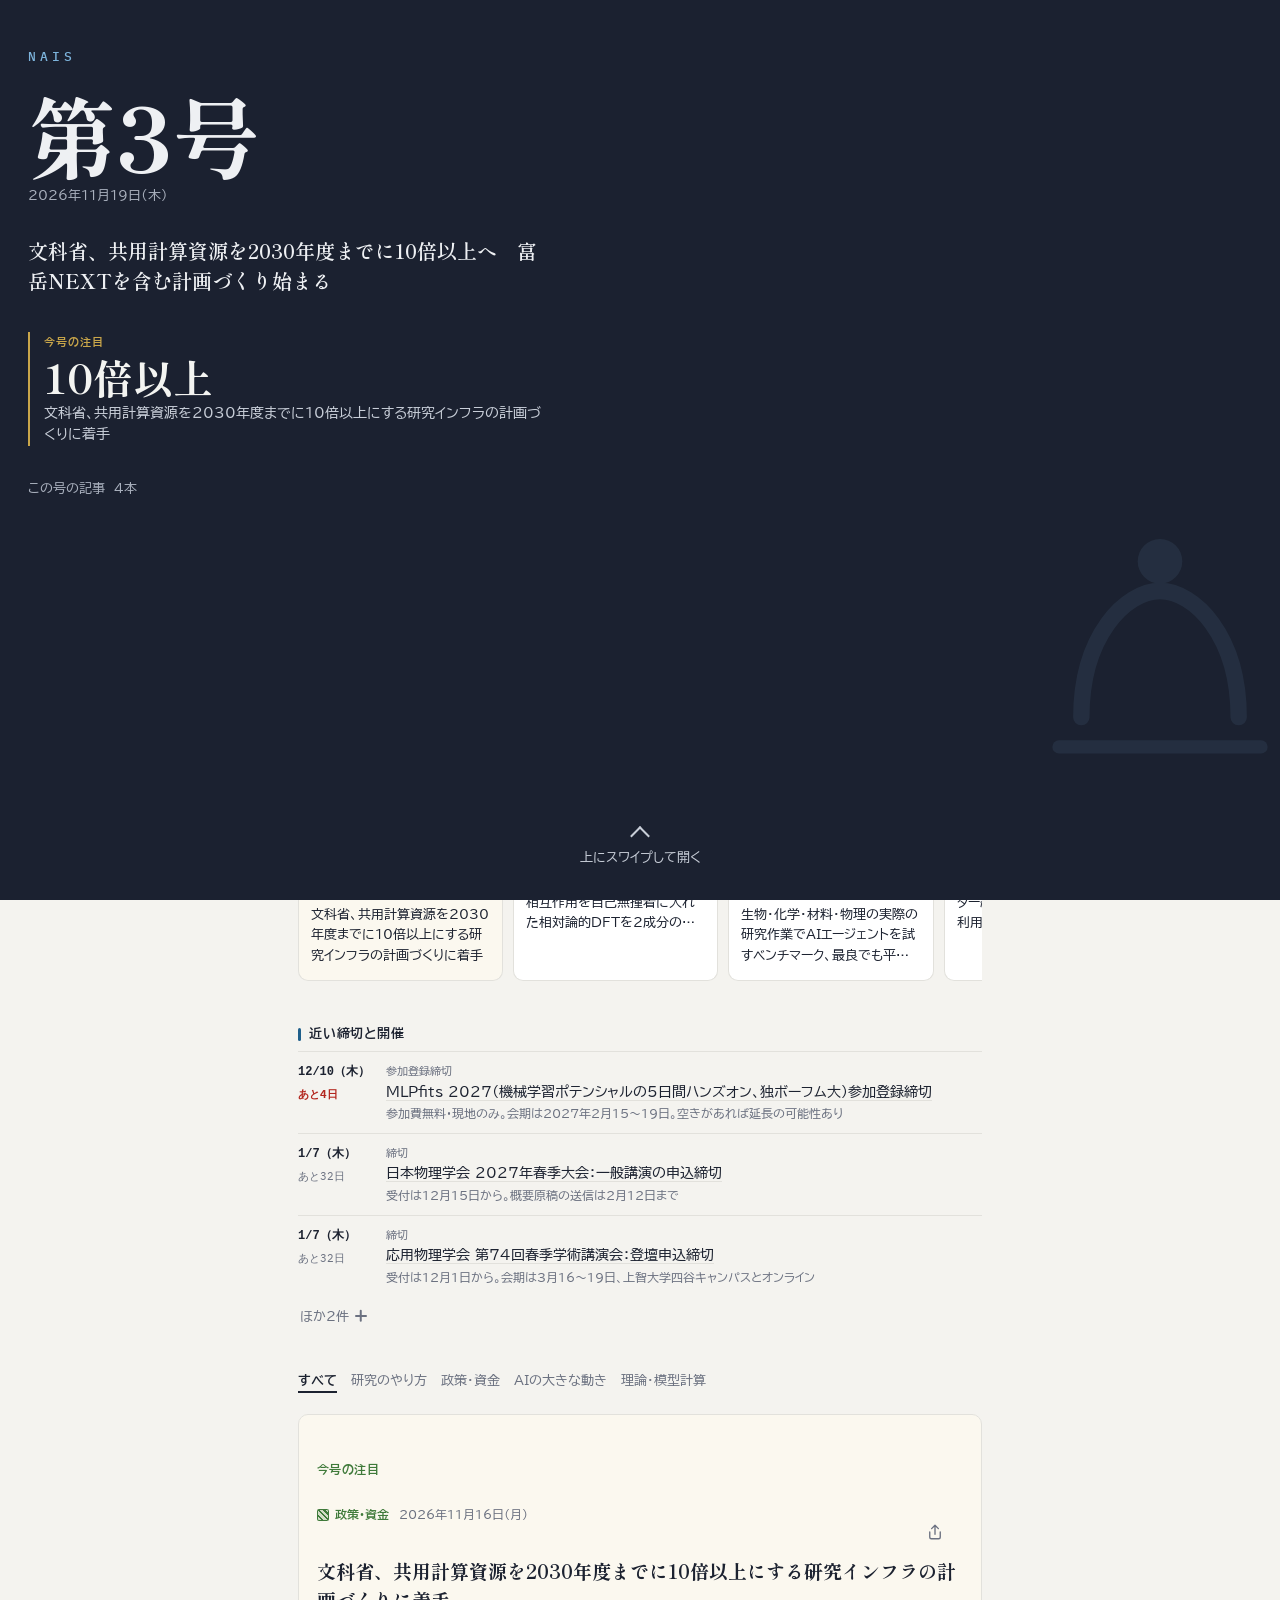
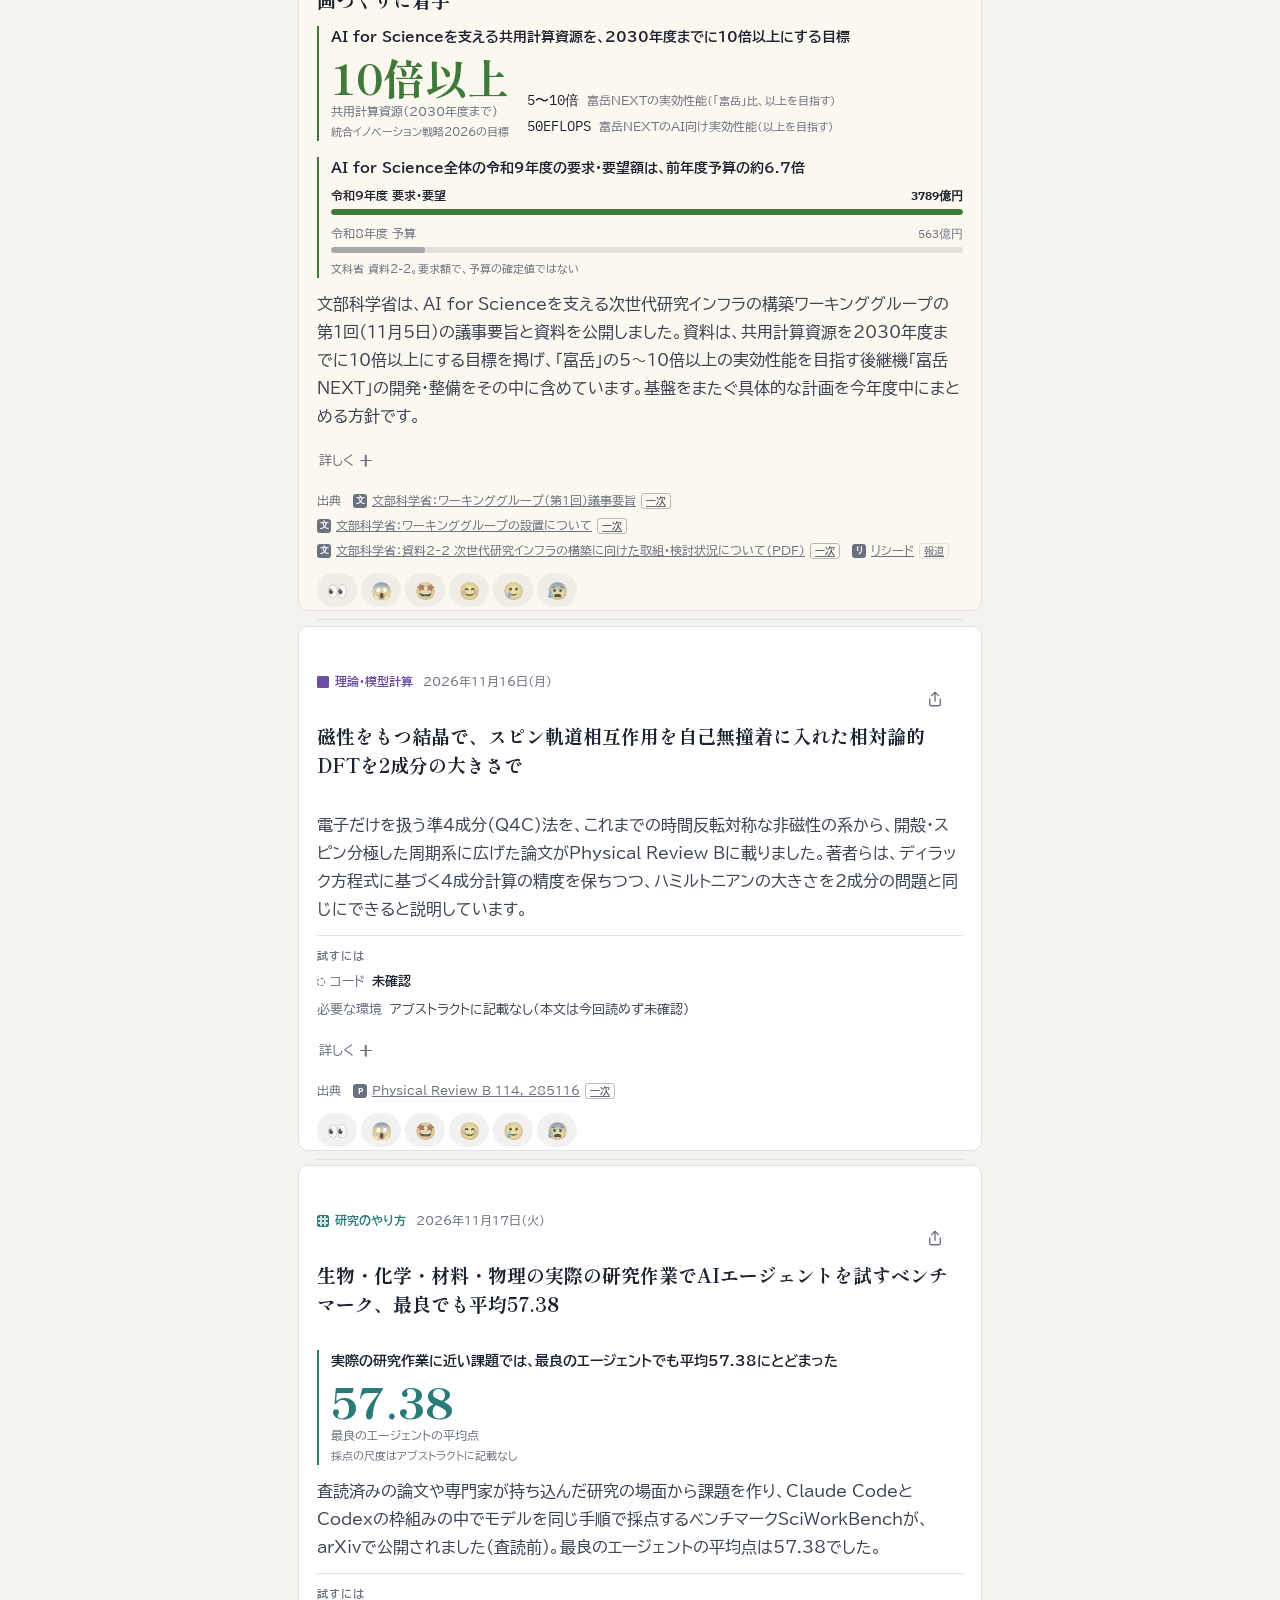
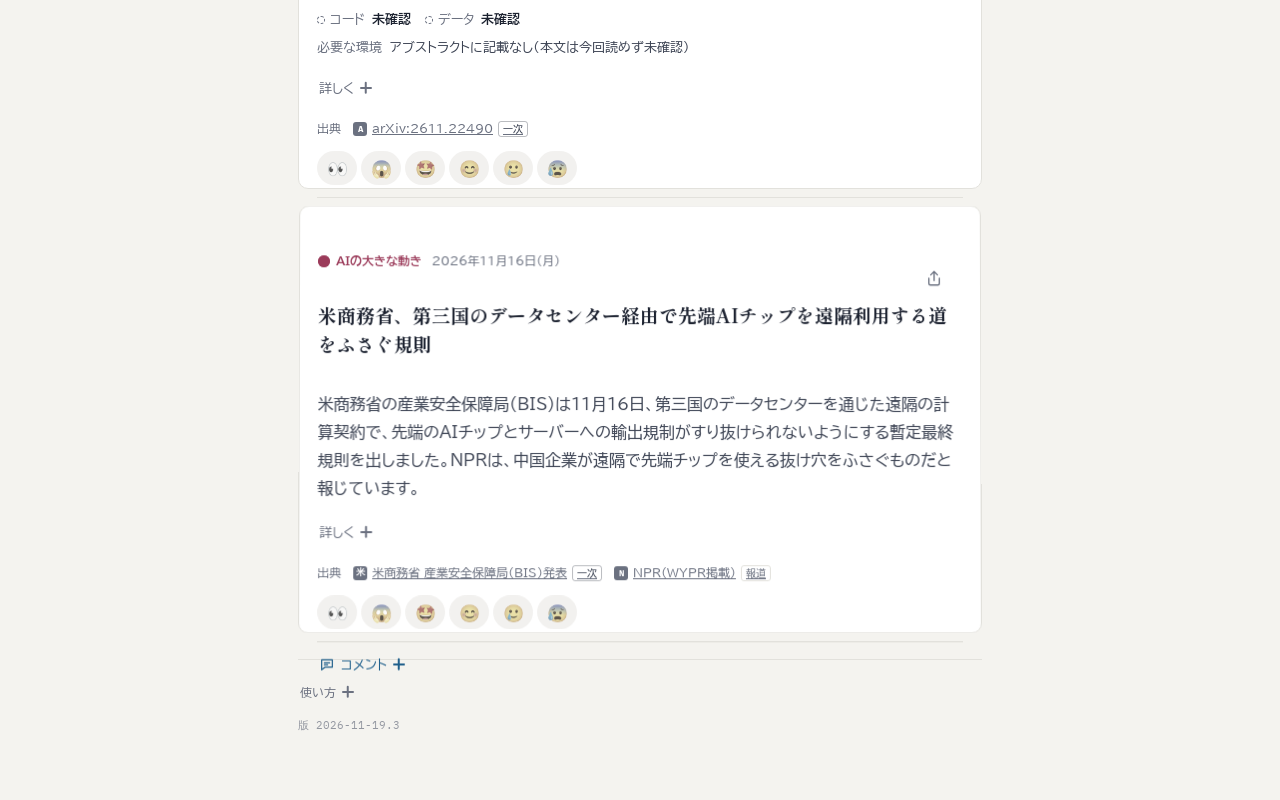
==== commit 89cb6450: "アイコンを立体的に（グラデーション・影・余白を詰める）。新しい号の表紙の前にホームが見える問題を修正 Co-Authored-By: Claude Opus 5.5 <noreply@anthropi" ====
--- a/index.html
+++ b/index.html
@@ -9,8 +9,8 @@
 <meta name="theme-color" content="#f3f4f1" media="(prefers-color-scheme: light)">
 <meta name="theme-color" content="#13161c" media="(prefers-color-scheme: dark)">
 <link rel="manifest" href="manifest.webmanifest">
-<link rel="icon" href="assets/icon.svg?v=3" type="image/svg+xml">
-<link rel="apple-touch-icon" href="assets/icon-180.png?v=3">
+<link rel="icon" href="assets/icon.svg?v=4" type="image/svg+xml">
+<link rel="apple-touch-icon" href="assets/icon-180.png?v=4">
 <meta name="apple-mobile-web-app-capable" content="yes">
 <meta name="apple-mobile-web-app-title" content="NAIS">
 <link rel="preconnect" href="https://fonts.googleapis.com">
@@ -39,16 +39,21 @@
   } catch (e) {}
   try { if (sessionStorage.getItem("nais-opening") !== "1" && !matchMedia("(prefers-reduced-motion: reduce)").matches) document.documentElement.classList.add("show-opening"); } catch (e) {}
 </script>
-<style>.opening{display:none}html.show-opening .opening{display:flex;position:fixed;inset:0;z-index:60;background:#ffffff}</style>
-<link rel="stylesheet" href="assets/style.css?v=20261119-1">
+<script>
+  // 表紙を出すかはデータを読むまで分からないので、それまでホームを隠しておく（表紙の前にホームが一瞬見えるのを防ぐ）。5秒で必ず解除
+  document.documentElement.classList.add("boot-hold");
+  setTimeout(function () { document.documentElement.classList.remove("boot-hold"); }, 5000);
+</script>
+<style>.opening{display:none}html.show-opening .opening{display:flex;position:fixed;inset:0;z-index:60;background:#ffffff}html.boot-hold body>:not(.opening):not(.cover){visibility:hidden}</style>
+<link rel="stylesheet" href="assets/style.css?v=20261119-3">
 </head>
 <body>
-<div class="opening" id="opening" aria-hidden="true"><div class="o-mark"><svg viewBox="0 0 512 512"><g transform="translate(256 275) scale(1.12) translate(-256 -275)"><path class="o-arc" d="M150 360 C150 250 210 190 256 190 C302 190 362 250 362 360" fill="none" stroke="#1a73e8" stroke-width="46" stroke-linecap="round"/><circle class="o-dot" cx="256" cy="150" r="44" fill="#f9ab00"/><path class="o-line" d="M120 400 H392" stroke="#202124" stroke-width="36" stroke-linecap="round"/></g></svg></div><div class="o-word"><span style="--i:0">N</span><span style="--i:1">A</span><span style="--i:2">I</span><span style="--i:3">S</span></div><div class="o-sub">News on AI for Science</div></div>
+<div class="opening" id="opening" aria-hidden="true"><div class="o-mark"><svg viewBox="0 0 512 512"><defs><linearGradient id="oga" x1="0" y1="0" x2="0" y2="1"><stop offset="0" stop-color="#5a9cff"/><stop offset="1" stop-color="#1557c8"/></linearGradient><linearGradient id="ogl" gradientUnits="userSpaceOnUse" x1="0" y1="384" x2="0" y2="432"><stop offset="0" stop-color="#43474c"/><stop offset="1" stop-color="#16171a"/></linearGradient><radialGradient id="ogd" cx="0.35" cy="0.3" r="0.75"><stop offset="0" stop-color="#ffe49a"/><stop offset="0.55" stop-color="#fbb400"/><stop offset="1" stop-color="#e08a00"/></radialGradient><filter id="osh" x="-20%" y="-20%" width="140%" height="170%"><feDropShadow dx="0" dy="10" stdDeviation="10" flood-color="#0b2a66" flood-opacity="0.22"/></filter><filter id="osh2" x="-30%" y="-30%" width="160%" height="170%"><feDropShadow dx="0" dy="7" stdDeviation="7" flood-color="#8a5a00" flood-opacity="0.28"/></filter></defs><g transform="translate(256 262) scale(1.16) translate(-256 -262)"><g filter="url(#osh)"><path class="o-arc" d="M150 360 C150 250 210 190 256 190 C302 190 362 250 362 360" fill="none" stroke="url(#oga)" stroke-width="64" stroke-linecap="round"/><path class="o-line" d="M116 408 H396" stroke="url(#ogl)" stroke-width="48" stroke-linecap="round"/></g><circle class="o-dot" cx="256" cy="124" r="52" fill="url(#ogd)" filter="url(#osh2)"/></g></svg></div><div class="o-word"><span style="--i:0">N</span><span style="--i:1">A</span><span style="--i:2">I</span><span style="--i:3">S</span></div><div class="o-sub">News on AI for Science</div></div>
 <div class="wrap">
   <header class="mast">
     <canvas class="mast-helix" id="helix" aria-hidden="true"></canvas>
     <div class="mast-row">
-      <img class="mast-icon" src="assets/icon.svg?v=3" alt="" width="52" height="52">
+      <img class="mast-icon" src="assets/icon.svg?v=4" alt="" width="52" height="52">
       <div class="mast-text">
         <span class="kicker" id="kicker"></span>
         <h1 id="siteTitle">理論研究者のためのAIニュース掲示板</h1>
@@ -77,7 +82,7 @@
     <p class="app-version" id="appVersion"></p>
   </footer>
 </div>
-<script src="assets/fx.js?v=20261119-1"></script>
-<script src="assets/app.js?v=20261119-1"></script>
+<script src="assets/fx.js?v=20261119-3"></script>
+<script src="assets/app.js?v=20261119-3"></script>
 </body>
 </html>
--- a/assets/style.css
+++ b/assets/style.css
@@ -329,7 +329,7 @@
 .o-mark svg { width: 100%; height: 100%; overflow: visible; }
 .o-arc { stroke-dasharray: 440; stroke-dashoffset: 440; animation: o-draw 620ms var(--ease-decel) 80ms forwards; }
 .o-line { stroke-dasharray: 280; stroke-dashoffset: 280; animation: o-draw 420ms var(--ease-decel) 480ms forwards; }
-.o-dot { transform-origin: 256px 150px; transform: translateY(-60px) scale(0); animation: o-drop 520ms var(--ease-spring) 420ms forwards; }
+.o-dot { transform-origin: 256px 124px; transform: translateY(-60px) scale(0); animation: o-drop 520ms var(--ease-spring) 420ms forwards; }
 @keyframes o-draw { to { stroke-dashoffset: 0; } }
 @keyframes o-drop { to { transform: translateY(0) scale(1); } }
 .o-word { display: flex; gap: .32em; font: 500 22px var(--font-num); letter-spacing: .1em; }
@@ -372,6 +372,8 @@
 .cover-body > :nth-child(5) { animation-delay: 460ms; }
 .cover-body > :nth-child(6) { animation-delay: 600ms; }
 .cover-open { opacity: 0; animation: o-up 520ms var(--ease-decel) 800ms both; }
+/* オープニングの下で待っている間は表紙の登場を止めておき、オープニングが消えてから動かす */
+html.show-opening .cover-body > *, html.show-opening .cover-open { animation-play-state: paused; }
 
 @media (prefers-reduced-motion: reduce) {
   .toc-card, .cover-body > *, .cover-open, .o-word span, .o-sub { animation: none; opacity: 1; transform: none; }
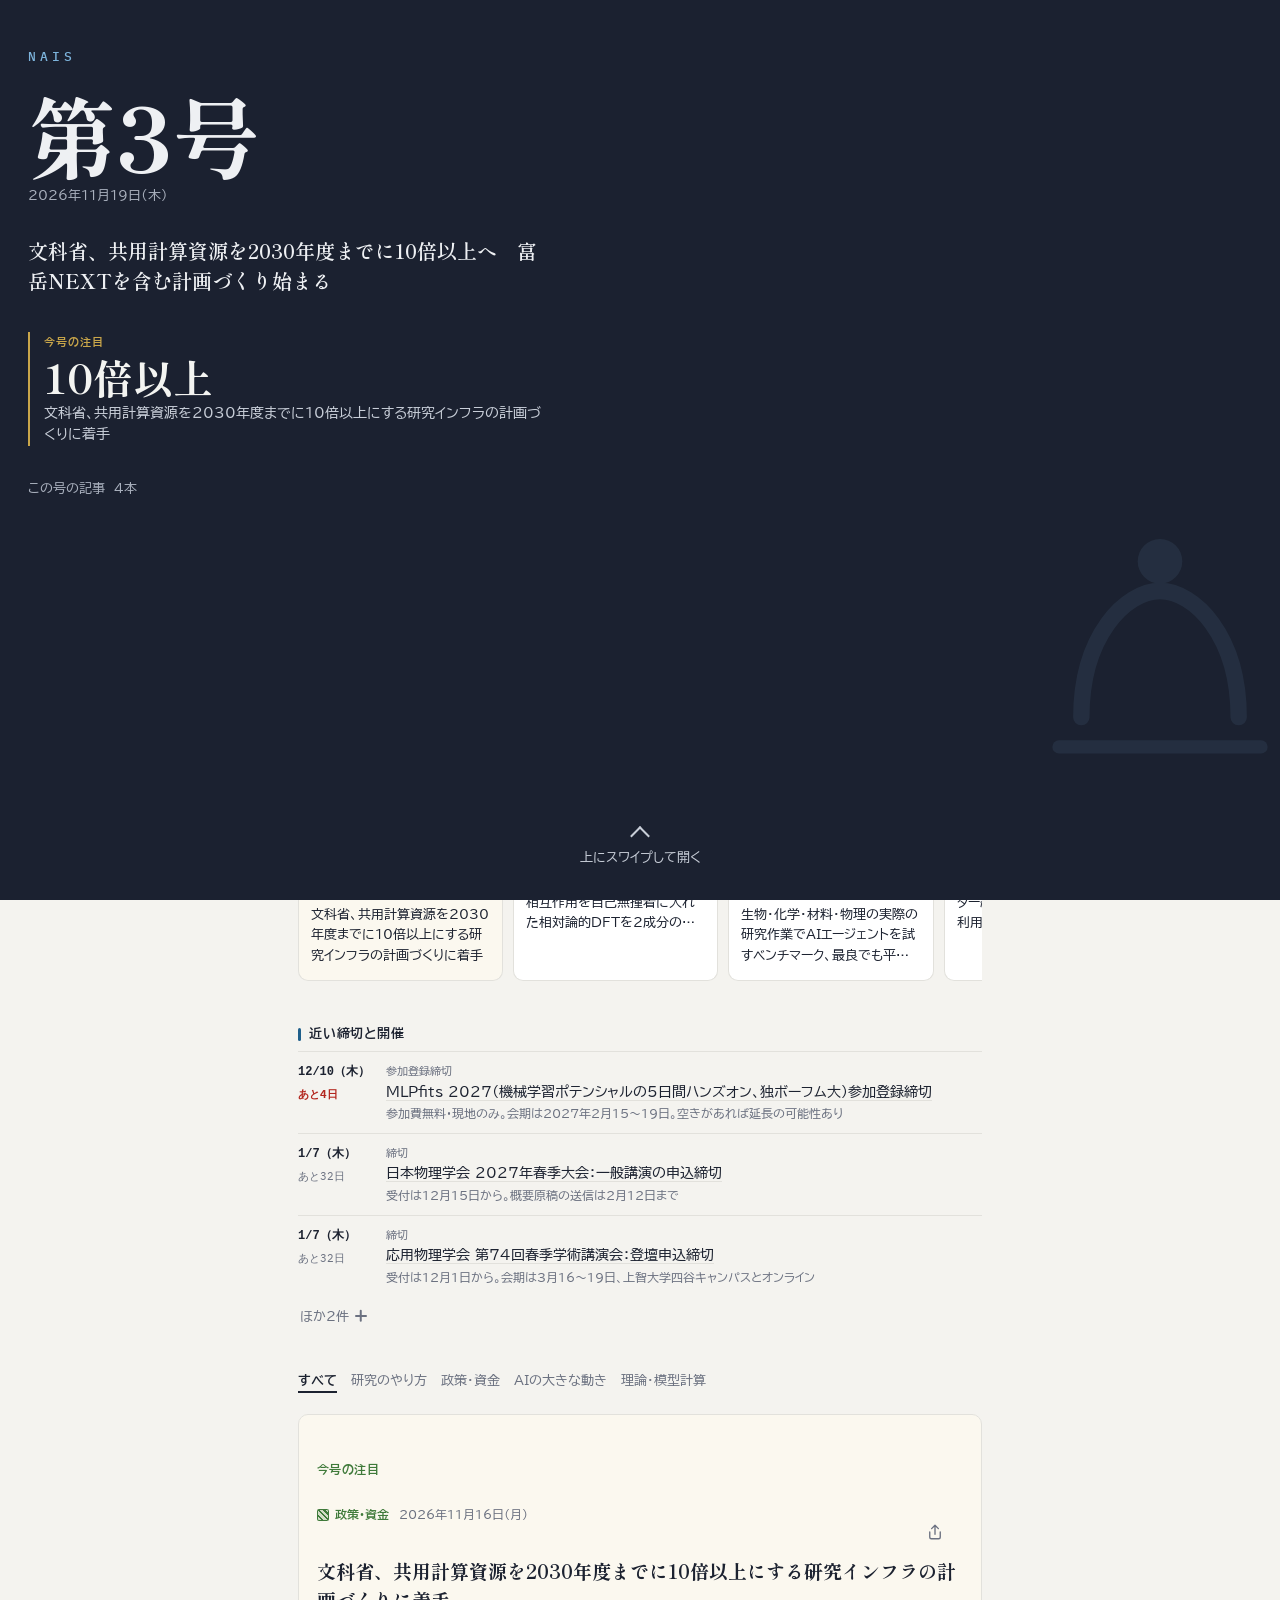
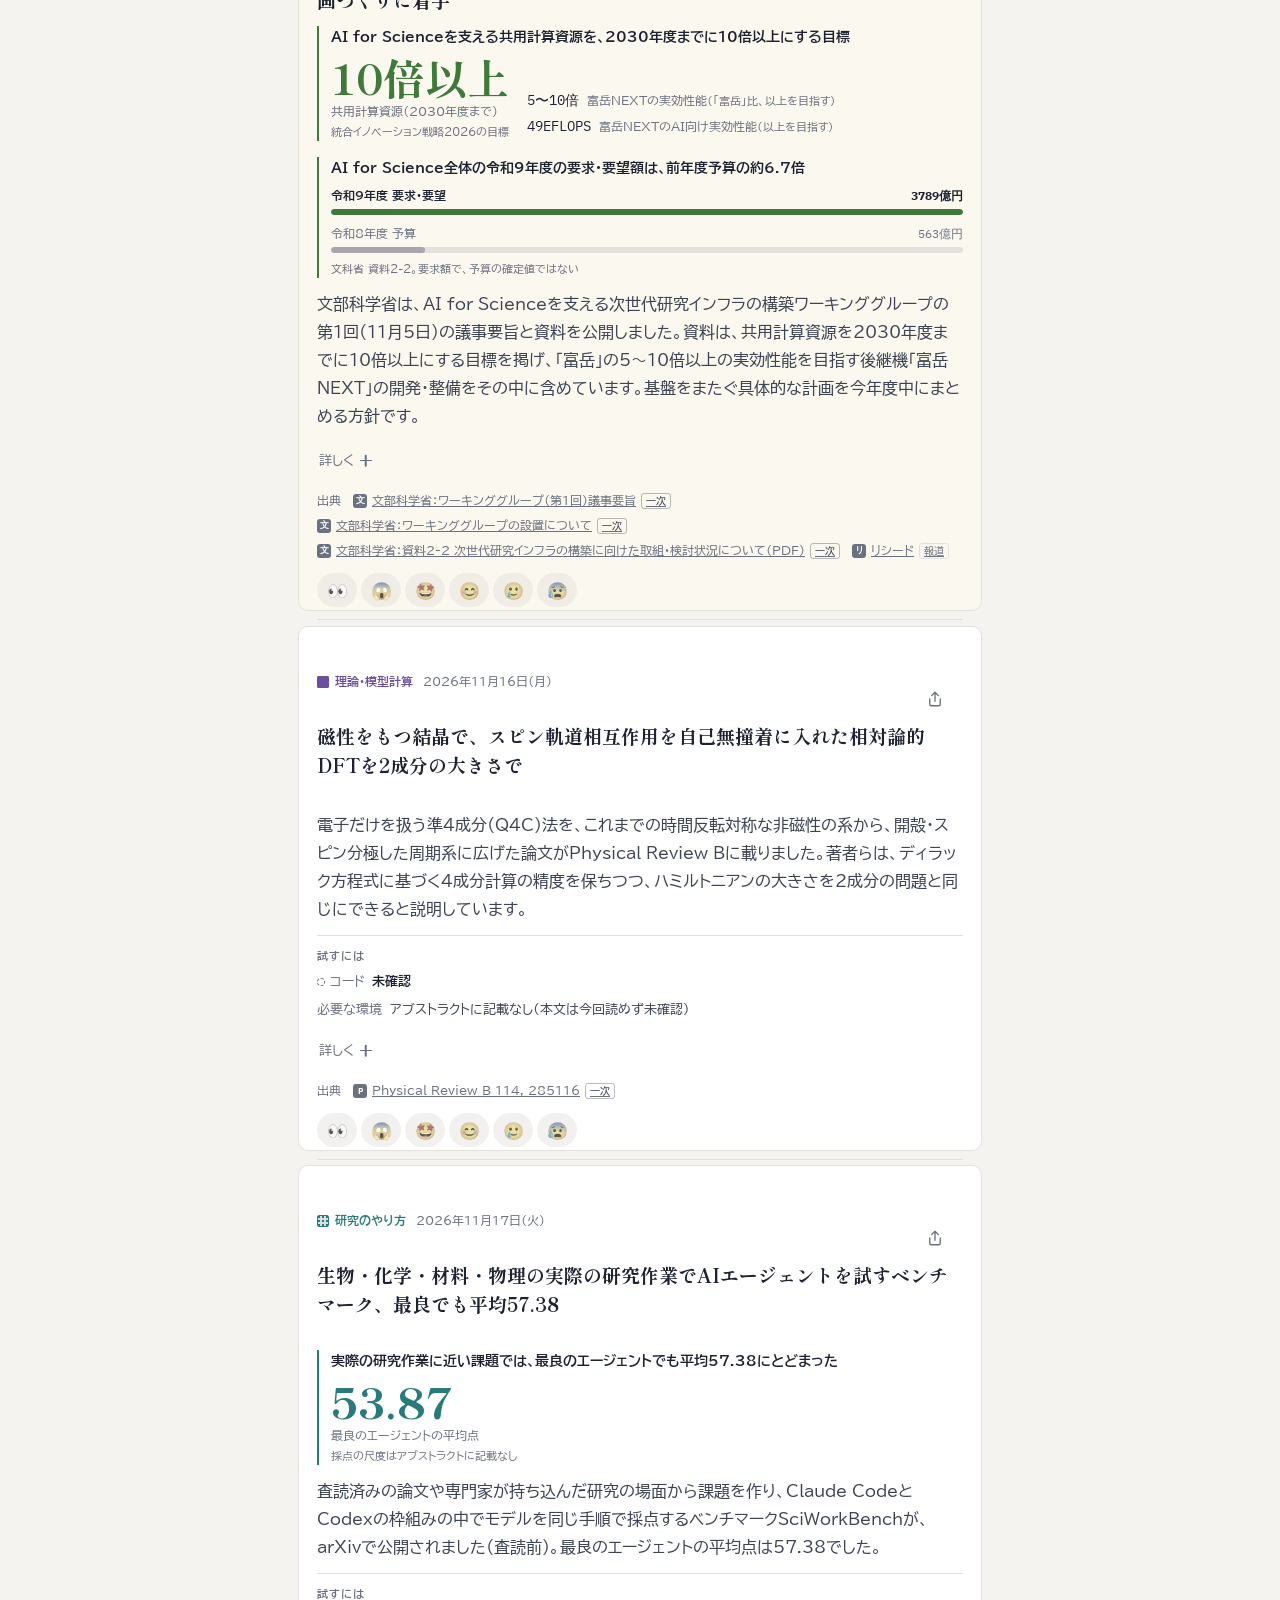
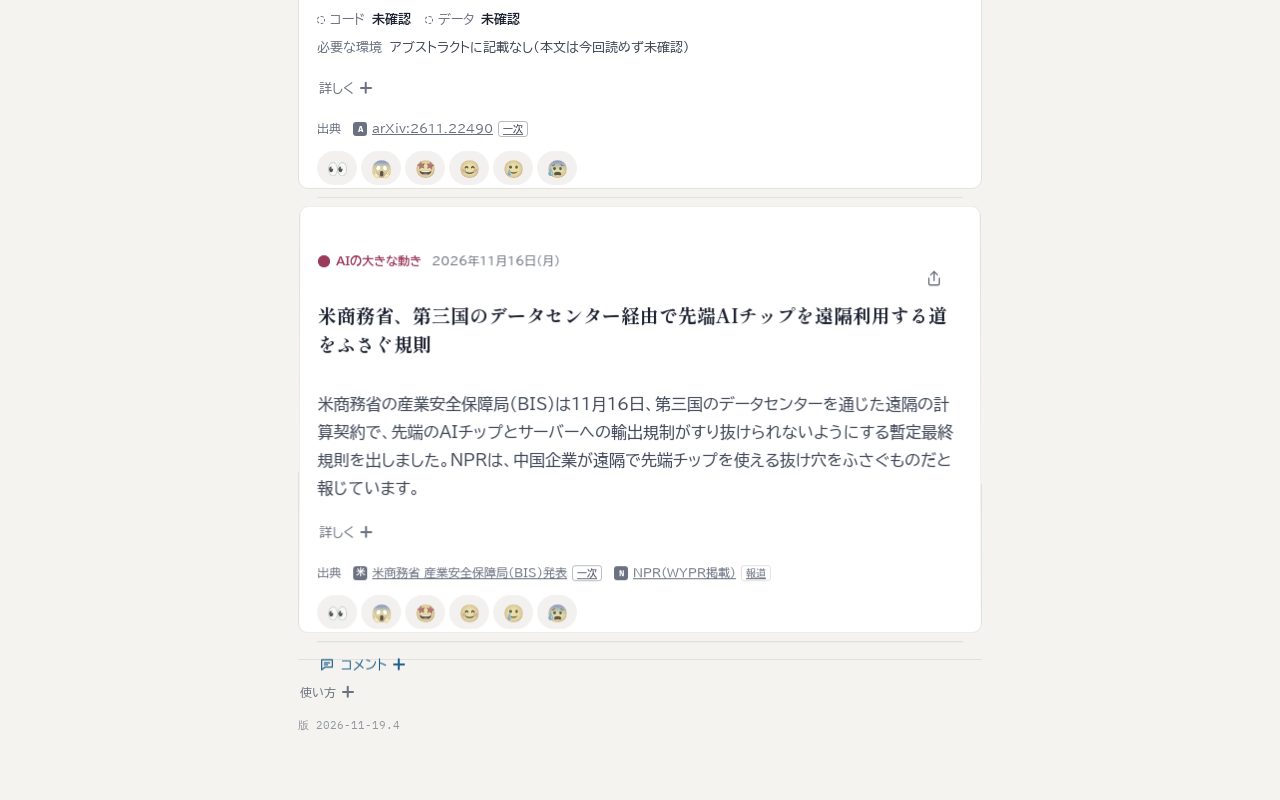
==== commit e83ae26d: "ヘッダーのアイコンを高解像度の画像に（SafariでSVGの影がぼやけるため） Co-Authored-By: Claude Opus 5.5 <noreply@anthropic.com> Clau" ====
--- a/index.html
+++ b/index.html
@@ -45,7 +45,7 @@
   setTimeout(function () { document.documentElement.classList.remove("boot-hold"); }, 5000);
 </script>
 <style>.opening{display:none}html.show-opening .opening{display:flex;position:fixed;inset:0;z-index:60;background:#ffffff}html.boot-hold body>:not(.opening):not(.cover){visibility:hidden}</style>
-<link rel="stylesheet" href="assets/style.css?v=20261119-3">
+<link rel="stylesheet" href="assets/style.css?v=20261119-4">
 </head>
 <body>
 <div class="opening" id="opening" aria-hidden="true"><div class="o-mark"><svg viewBox="0 0 512 512"><defs><linearGradient id="oga" x1="0" y1="0" x2="0" y2="1"><stop offset="0" stop-color="#5a9cff"/><stop offset="1" stop-color="#1557c8"/></linearGradient><linearGradient id="ogl" gradientUnits="userSpaceOnUse" x1="0" y1="384" x2="0" y2="432"><stop offset="0" stop-color="#43474c"/><stop offset="1" stop-color="#16171a"/></linearGradient><radialGradient id="ogd" cx="0.35" cy="0.3" r="0.75"><stop offset="0" stop-color="#ffe49a"/><stop offset="0.55" stop-color="#fbb400"/><stop offset="1" stop-color="#e08a00"/></radialGradient><filter id="osh" x="-20%" y="-20%" width="140%" height="170%"><feDropShadow dx="0" dy="10" stdDeviation="10" flood-color="#0b2a66" flood-opacity="0.22"/></filter><filter id="osh2" x="-30%" y="-30%" width="160%" height="170%"><feDropShadow dx="0" dy="7" stdDeviation="7" flood-color="#8a5a00" flood-opacity="0.28"/></filter></defs><g transform="translate(256 262) scale(1.16) translate(-256 -262)"><g filter="url(#osh)"><path class="o-arc" d="M150 360 C150 250 210 190 256 190 C302 190 362 250 362 360" fill="none" stroke="url(#oga)" stroke-width="64" stroke-linecap="round"/><path class="o-line" d="M116 408 H396" stroke="url(#ogl)" stroke-width="48" stroke-linecap="round"/></g><circle class="o-dot" cx="256" cy="124" r="52" fill="url(#ogd)" filter="url(#osh2)"/></g></svg></div><div class="o-word"><span style="--i:0">N</span><span style="--i:1">A</span><span style="--i:2">I</span><span style="--i:3">S</span></div><div class="o-sub">News on AI for Science</div></div>
@@ -53,7 +53,7 @@
   <header class="mast">
     <canvas class="mast-helix" id="helix" aria-hidden="true"></canvas>
     <div class="mast-row">
-      <img class="mast-icon" src="assets/icon.svg?v=4" alt="" width="52" height="52">
+      <img class="mast-icon" src="assets/icon-512.png?v=4" alt="" width="52" height="52">
       <div class="mast-text">
         <span class="kicker" id="kicker"></span>
         <h1 id="siteTitle">理論研究者のためのAIニュース掲示板</h1>
@@ -82,7 +82,7 @@
     <p class="app-version" id="appVersion"></p>
   </footer>
 </div>
-<script src="assets/fx.js?v=20261119-3"></script>
-<script src="assets/app.js?v=20261119-3"></script>
+<script src="assets/fx.js?v=20261119-4"></script>
+<script src="assets/app.js?v=20261119-4"></script>
 </body>
 </html>
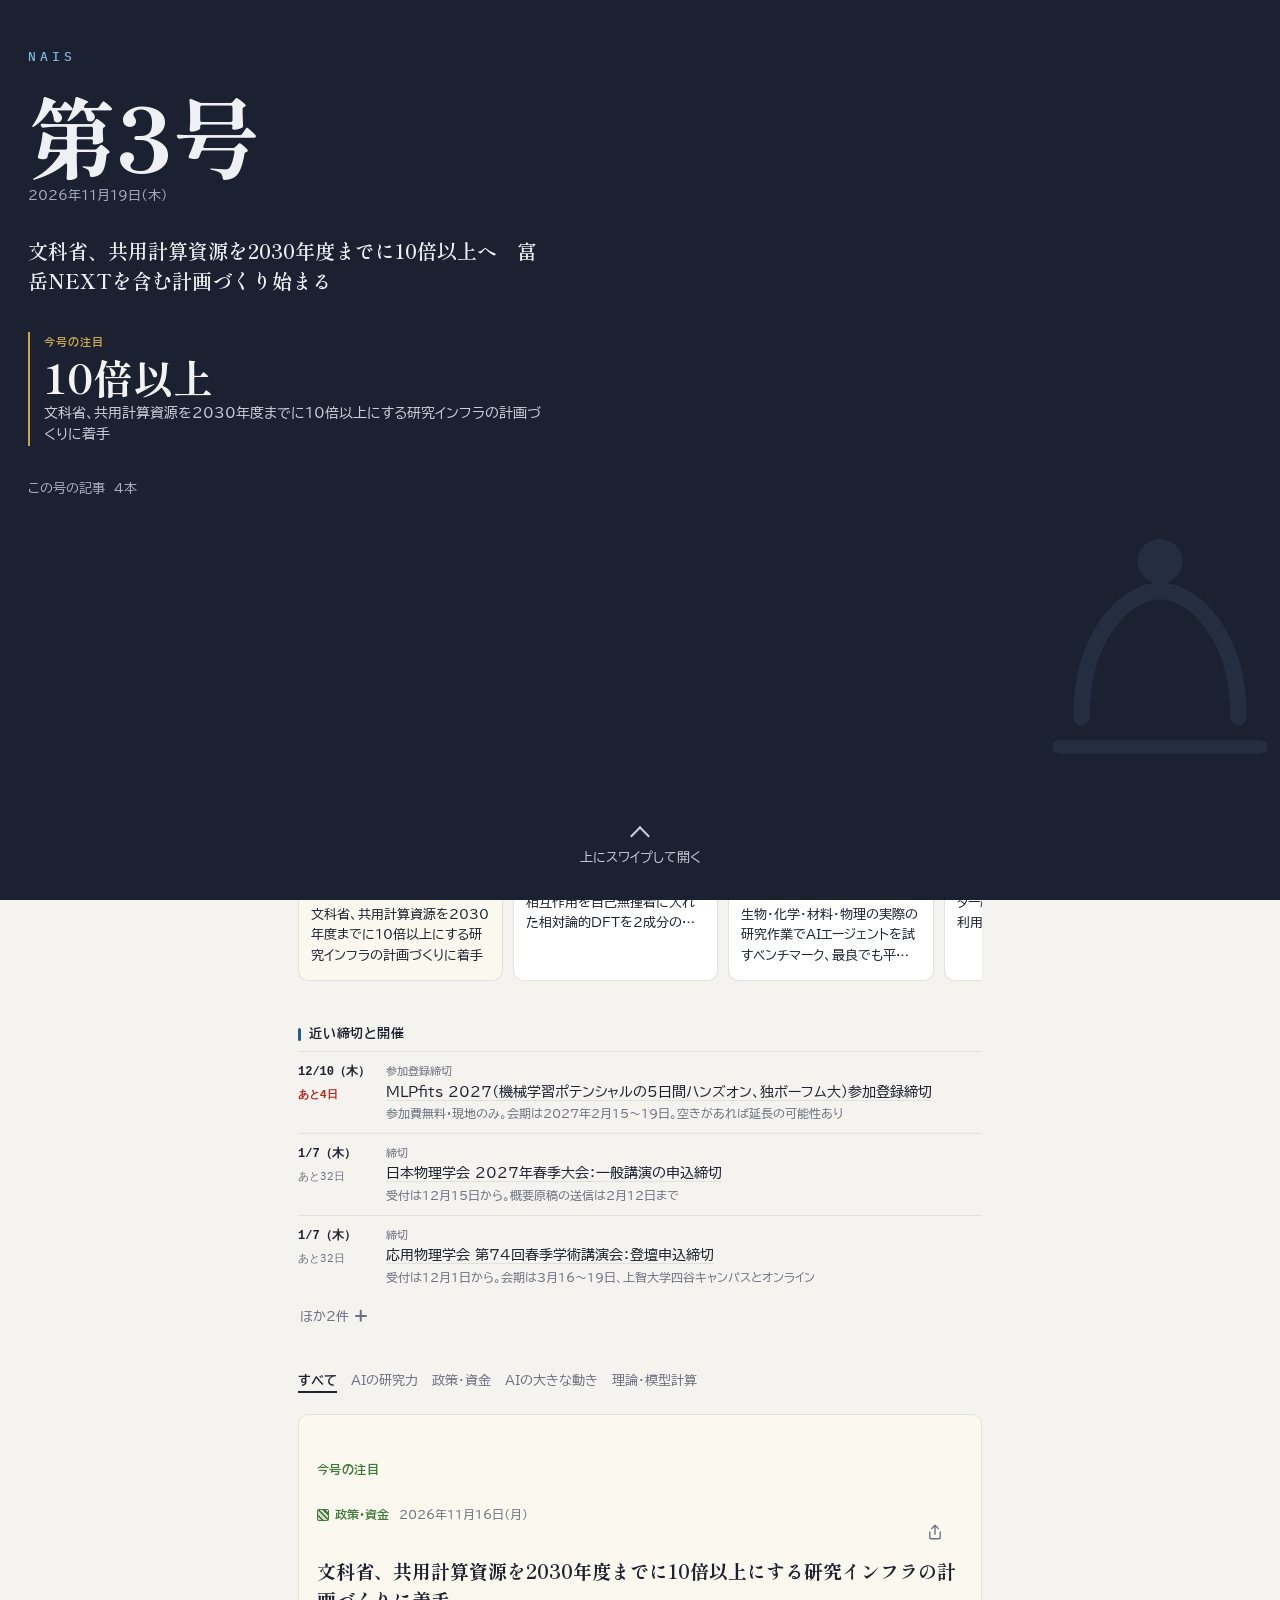
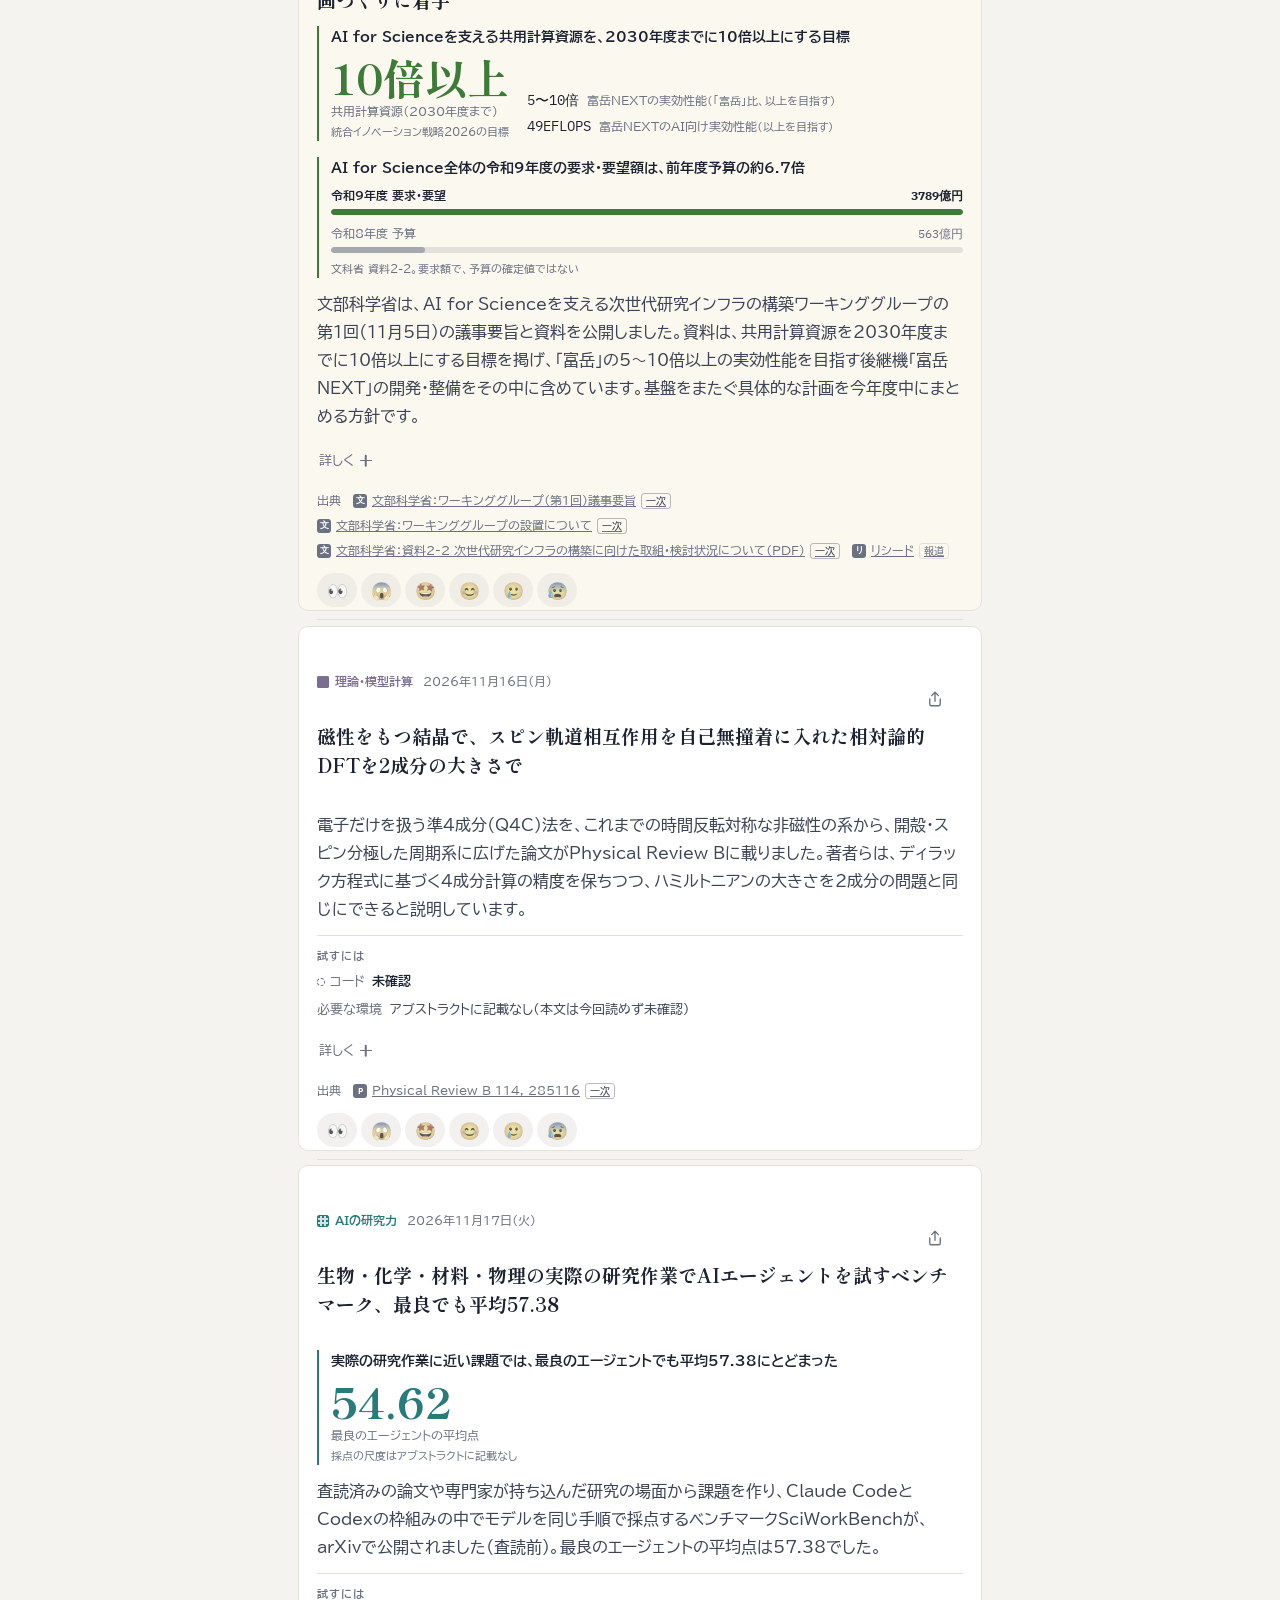
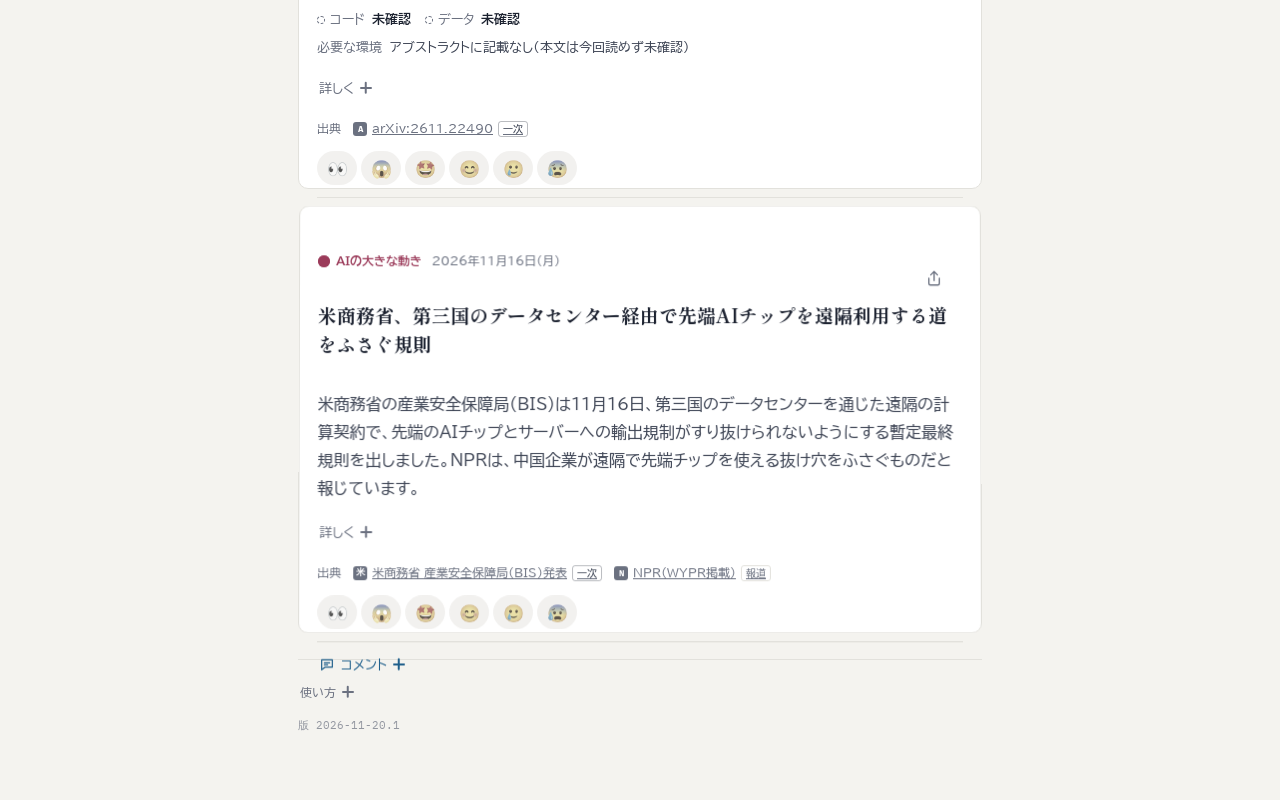
==== commit 28a2146c: "カテゴリを見直し：AI×第一原理計算／AI×模型計算／AIの研究力／環境・ツール／政策・資金／AIの大きな動き。理論だけ・実験のニュースは載せない方針に。カテゴリの説明を絞り込みと使い方に表示 Co-" ====
--- a/index.html
+++ b/index.html
@@ -45,7 +45,7 @@
   setTimeout(function () { document.documentElement.classList.remove("boot-hold"); }, 5000);
 </script>
 <style>.opening{display:none}html.show-opening .opening{display:flex;position:fixed;inset:0;z-index:60;background:#ffffff}html.boot-hold body>:not(.opening):not(.cover){visibility:hidden}</style>
-<link rel="stylesheet" href="assets/style.css?v=20261119-4">
+<link rel="stylesheet" href="assets/style.css?v=20261120-1">
 </head>
 <body>
 <div class="opening" id="opening" aria-hidden="true"><div class="o-mark"><svg viewBox="0 0 512 512"><defs><linearGradient id="oga" x1="0" y1="0" x2="0" y2="1"><stop offset="0" stop-color="#5a9cff"/><stop offset="1" stop-color="#1557c8"/></linearGradient><linearGradient id="ogl" gradientUnits="userSpaceOnUse" x1="0" y1="384" x2="0" y2="432"><stop offset="0" stop-color="#43474c"/><stop offset="1" stop-color="#16171a"/></linearGradient><radialGradient id="ogd" cx="0.35" cy="0.3" r="0.75"><stop offset="0" stop-color="#ffe49a"/><stop offset="0.55" stop-color="#fbb400"/><stop offset="1" stop-color="#e08a00"/></radialGradient><filter id="osh" x="-20%" y="-20%" width="140%" height="170%"><feDropShadow dx="0" dy="10" stdDeviation="10" flood-color="#0b2a66" flood-opacity="0.22"/></filter><filter id="osh2" x="-30%" y="-30%" width="160%" height="170%"><feDropShadow dx="0" dy="7" stdDeviation="7" flood-color="#8a5a00" flood-opacity="0.28"/></filter></defs><g transform="translate(256 262) scale(1.16) translate(-256 -262)"><g filter="url(#osh)"><path class="o-arc" d="M150 360 C150 250 210 190 256 190 C302 190 362 250 362 360" fill="none" stroke="url(#oga)" stroke-width="64" stroke-linecap="round"/><path class="o-line" d="M116 408 H396" stroke="url(#ogl)" stroke-width="48" stroke-linecap="round"/></g><circle class="o-dot" cx="256" cy="124" r="52" fill="url(#ogd)" filter="url(#osh2)"/></g></svg></div><div class="o-word"><span style="--i:0">N</span><span style="--i:1">A</span><span style="--i:2">I</span><span style="--i:3">S</span></div><div class="o-sub">News on AI for Science</div></div>
@@ -82,7 +82,7 @@
     <p class="app-version" id="appVersion"></p>
   </footer>
 </div>
-<script src="assets/fx.js?v=20261119-4"></script>
-<script src="assets/app.js?v=20261119-4"></script>
+<script src="assets/fx.js?v=20261120-1"></script>
+<script src="assets/app.js?v=20261120-1"></script>
 </body>
 </html>
--- a/assets/style.css
+++ b/assets/style.css
@@ -492,3 +492,9 @@
 .up-body { display: flex; flex-direction: column; gap: 2px; font-size: 13.5px; line-height: 1.6; }
 .up-name { font-weight: 700; }
 .up-body p { margin: 0; color: var(--ink-2); }
+
+/* カテゴリの説明（絞り込みの下・使い方の中） */
+.filter-desc { margin: 6px 0 0; font-size: 12px; line-height: 1.6; color: var(--muted); }
+.cat-list { margin: 6px 0 0; display: grid; grid-template-columns: auto 1fr; gap: 6px 12px; font-size: 12.5px; }
+.cat-list dt { display: flex; align-items: center; gap: 6px; font-weight: 700; color: var(--ink); white-space: nowrap; }
+.cat-list dd { margin: 0; color: var(--ink-2); line-height: 1.6; }
